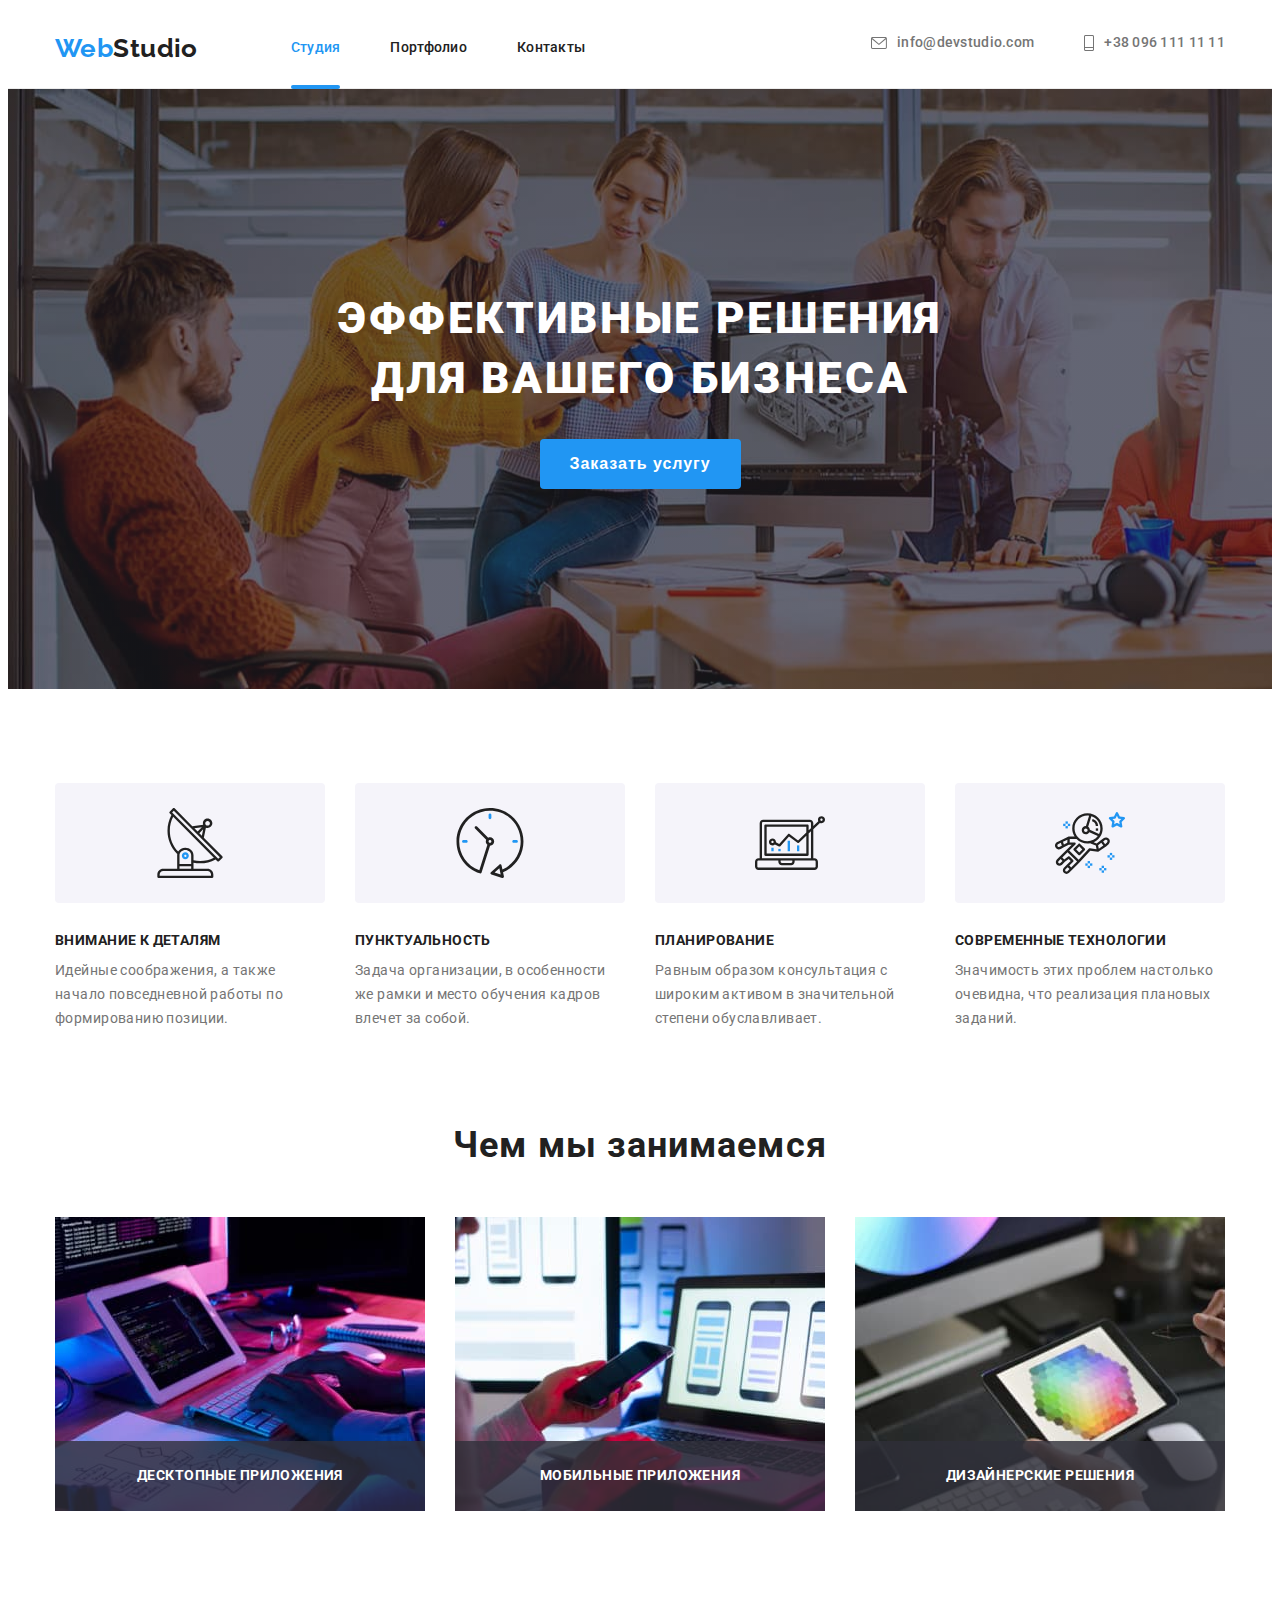
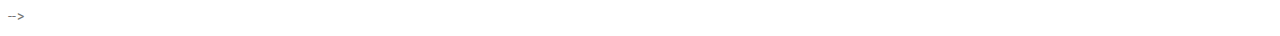
==== index.html @ 3b1c62ee "heder 29.04.2022" ====
<!DOCTYPE html>
<html lang="ru">
  <head>
    <meta charset="UTF-8" />
    <meta http-equiv="X-UA-Compatible" content="IE=edge" />
    <meta name="viewport" content="width=device-width, initial-scale=1.0" />
    <title>Document</title>
    <link rel="preconnect" href="https://fonts.googleapis.com" />
    <link rel="preconnect" href="https://fonts.gstatic.com" crossorigin />
    <link
      href="https://fonts.googleapis.com/css2?family=Raleway:wght@700&family=Roboto:wght@400;500;700;900&display=swap"
      rel="stylesheet"
    />
    <link
      rel="stylesheet"
      href="https://cdnjs.cloudflare.com/ajax/libs/modern-normalize/1.1.0/modern-normalize.min.css"
      integrity="sha512-wpPYUAdjBVSE4KJnH1VR1HeZfpl1ub8YT/NKx4PuQ5NmX2tKuGu6U/JRp5y+Y8XG2tV+wKQpNHVUX03MfMFn9Q=="
      crossorigin="anonymous"
      referrerpolicy="no-referrer"
    />
    <!-- <link rel="stylesheet" href="./css/style.css" /> -->
    <link rel="stylesheet" href="./css/main.min.css" />
  </head>
  <body>
    <!-- header start -->

    <header class="header">
      <div class="container header-container">
        <nav class="nav">
          <a href="" class="logo link"
            >Web<span class="logo__black">Studio</span></a
          >
        </nav>
        <button
          type="button"
          class="mobile-menu"
          aria-expanded="false"
          aria-controls="mobile-menu__container"
          data-menu-button
        >
          <svg
            width="40"
            height="40"
            aria-label="Переключатель мобильного меню"
          >
            <use
              class="icon-menu"
              data-menu-open
              href="./images/sprite.svg#menu"
            ></use>
            <use
              class="icon-close"
              data-menu-close
              href="./images/sprite.svg#menu-close"
            ></use>
          </svg>
        </button>
        <div
          class="mobile-menu__container"
          id="mobile-menu__container"
          data-menu
        >
          <div class="navigation">
            <ul class="site-nav list">
              <li class="item">
                <a class="link header-link current" href="./index.html"
                  >Студия</a
                >
              </li>
              <li class="item">
                <a class="link header-link" href="./portfolio.html"
                  >Портфолио</a
                >
              </li>
              <li class="item">
                <a class="link header-link" href="">Контакты</a>
              </li>
            </ul>
          </div>
          <div class="auth">
            <ul class="auth-nav list">
              <li class="item">
                <a class="link header-link" href="mailto:info@example.com">
                  <svg class="header-link__icon" width="16" height="12">
                    <use href="./images/sprite.svg#envelope"></use></svg
                  >info@devstudio.com</a
                >
              </li>
              <li class="item">
                <a class="link header-link" href="tel:+38-099-111-11-11">
                  <svg class="header-link__icon" width="10" height="16">
                    <use href="./images/sprite.svg#telephone"></use></svg
                  >+38 096 111 11 11</a
                >
              </li>
            </ul>

            <ul class="auth-social__list list">
              <li class="auth-social__item">
                <a
                  class="auth-list__link link"
                  href=""
                  target="_blank"
                  rel="noopener noreferrer nofollow"
                  >Instagram
                </a>
              </li>
              <li class="auth-social__item">
                <a
                  class="auth-list__link link"
                  href=""
                  target="_blank"
                  rel="noopener noreferrer nofollow"
                  >Twitter
                </a>
              </li>
              <li class="auth-social__item">
                <a
                  class="auth-list__link link"
                  href=""
                  target="_blank"
                  rel="noopener noreferrer nofollow"
                >
                  Facebook
                </a>
              </li>
              <li class="auth-social__item">
                <a
                  class="auth-list__link link"
                  href=""
                  target="_blank"
                  rel="noopener noreferrer nofollow"
                >
                  LinkedIn
                </a>
              </li>
            </ul>
          </div>
        </div>
      </div>
    </header>

    <!-- header end -->
    <main>
      <!-- hero  start-->

      <section class="hero">
        <div class="container">
          <h1 class="hero-title">Эффективные решения для вашего бизнеса</h1>
          <button data-modal-open type="button" class="hero-button">
            Заказать услугу
          </button>
        </div>
      </section>
      <!-- hero end -->

      <!-- quality start -->
      <section class="section quality">
        <div class="container">
          <h2 class="visually-hidden">Наши преимущества</h2>
          <ul class="card-set feature-list list">
            <li class="card-item">
              <div class="qualiti-item">
                <svg class="quality-icon" width="70" height="70">
                  <use href="./images/sprite.svg#antenna"></use>
                </svg>
              </div>

              <h3 class="quality-title">Внимание к деталям</h3>
              <p class="quality-text">
                Идейные соображения, а также начало повседневной работы по
                формированию позиции.
              </p>
            </li>
            <li class="card-item">
              <div class="qualiti-item">
                <svg class="quality-icon" width="70" height="70">
                  <use href="./images/sprite.svg#clock"></use>
                </svg>
              </div>
              <h3 class="quality-title">Пунктуальность</h3>
              <p class="quality-text">
                Задача организации, в особенности же рамки и место обучения
                кадров влечет за собой.
              </p>
            </li>
            <li class="card-item">
              <div class="qualiti-item">
                <svg class="quality-icon" width="70" height="70">
                  <use href="./images/sprite.svg#diagram"></use>
                </svg>
              </div>
              <h3 class="quality-title">Планирование</h3>
              <p class="quality-text">
                Равным образом консультация с широким активом в значительной
                степени обуславливает.
              </p>
            </li>
            <li class="card-item">
              <div class="qualiti-item">
                <svg class="quality-icon" width="70" height="70">
                  <use href="./images/sprite.svg#astronaut"></use>
                </svg>
              </div>
              <h3 class="quality-title">Современные технологии</h3>
              <p class="quality-text">
                Значимость этих проблем настолько очевидна, что реализация
                плановых заданий.
              </p>
            </li>
          </ul>
        </div>
      </section>
      <!-- quality end -->
      <!-- service start-->
      <section class="section service">
        <div class="container">
          <h2 class="section-title">Чем мы занимаемся</h2>
          <ul class="card-set service-list list">
            <li class="card-item service-card">
              <img
                src="./images/our-work1.jpg"
                alt="програмировавние"
                width="370"
              />
              <p class="service-thumb">ДЕСКТОПНЫЕ ПРИЛОЖЕНИЯ</p>
            </li>
            <li class="card-item service-card">
              <img src="./images/our-work2.jpg" alt="адаптация" width="370" />
              <p class="service-thumb">МОБИЛЬНЫЕ ПРИЛОЖЕНИЯ</p>
            </li>
            <li class="card-item service-card">
              <img src="./images/our-work3.jpg" alt="дизайн" width="370" />
              <p class="service-thumb">ДИЗАЙНЕРСКИЕ РЕШЕНИЯ</p>
            </li>
          </ul>
        </div>
      </section>
      -->
      <!-- service end-->
      <!-- team start -->
      <!-- <section class="section team">
        <div class="container">
          <h2 class="section-title">Наша команда</h2>
          <ul class="card-set team-list list">
            <li class="card-item">
              <img
                src="./images/demianenko.jpg"
                alt="Игорь Демьяненко"
                width="270"
              />
              <div class="team-content">
                <h3 class="team-title">Игорь Демьяненко</h3>
                <p class="team-text">Product Designer</p>
                <ul class="social-list list">
                  <li class="social-list__item">
                    <a
                      class="social-list__link link"
                      href=""
                      target="_blank"
                      rel="noopener noreferrer nofollow"
                    >
                      <svg class="social-list__icon" width="20" height="20">
                        <use href="./images/sprite.svg#instagram"></use>
                      </svg>
                    </a>
                  </li>
                  <li class="social-list__item">
                    <a
                      class="social-list__link link"
                      href=""
                      target="_blank"
                      rel="noopener noreferrer nofollow"
                    >
                      <svg class="social-list__icon" width="20" height="20">
                        <use href="./images/sprite.svg#twitter"></use>
                      </svg>
                    </a>
                  </li>
                  <li class="social-list__item">
                    <a
                      class="social-list__link link"
                      href=""
                      target="_blank"
                      rel="noopener noreferrer nofollow"
                    >
                      <svg class="social-list__icon" width="20" height="20">
                        <use href="./images/sprite.svg#facebook"></use>
                      </svg>
                    </a>
                  </li>
                  <li class="social-list__item">
                    <a
                      class="social-list__link link"
                      href=""
                      target="_blank"
                      rel="noopener noreferrer nofollow"
                    >
                      <svg class="social-list__icon" width="20" height="20">
                        <use href="./images/sprite.svg#linkedin"></use>
                      </svg>
                    </a>
                  </li>
                </ul>
              </div>
            </li>
            <li class="card-item">
              <img src="./images/repina.jpg" alt="Ольга Репина" width="270" />
              <div class="team-content">
                <h3 class="team-title">Ольга Репина</h3>
                <p class="team-text">Frontend Developer</p>
                <ul class="social-list list">
                  <li class="social-list__item">
                    <a
                      class="social-list__link link"
                      href=""
                      target="_blank"
                      rel="noopener noreferrer nofollow"
                    >
                      <svg class="social-list__icon" width="20" height="20">
                        <use href="./images/sprite.svg#instagram"></use>
                      </svg>
                    </a>
                  </li>
                  <li class="social-list__item">
                    <a
                      class="social-list__link link"
                      href=""
                      target="_blank"
                      rel="noopener noreferrer nofollow"
                    >
                      <svg class="social-list__icon" width="20" height="20">
                        <use href="./images/sprite.svg#twitter"></use>
                      </svg>
                    </a>
                  </li>
                  <li class="social-list__item">
                    <a
                      class="social-list__link link"
                      href=""
                      target="_blank"
                      rel="noopener noreferrer nofollow"
                    >
                      <svg class="social-list__icon" width="20" height="20">
                        <use href="./images/sprite.svg#facebook"></use>
                      </svg>
                    </a>
                  </li>
                  <li class="social-list__item">
                    <a
                      class="social-list__link link"
                      href=""
                      target="_blank"
                      rel="noopener noreferrer nofollow"
                    >
                      <svg class="social-list__icon" width="20" height="20">
                        <use href="./images/sprite.svg#linkedin"></use>
                      </svg>
                    </a>
                  </li>
                </ul>
              </div>
            </li>
            <li class="card-item">
              <img
                src="./images/tarasov.jpg"
                alt="Николай Тарасов"
                width="270"
              />
              <div class="team-content">
                <h3 class="team-title">Николай Тарасов</h3>
                <p class="team-text">Marketing</p>
                <ul class="social-list list">
                  <li class="social-list__item">
                    <a
                      class="social-list__link link"
                      href=""
                      target="_blank"
                      rel="noopener noreferrer nofollow"
                    >
                      <svg class="social-list__icon" width="20" height="20">
                        <use href="./images/sprite.svg#instagram"></use>
                      </svg>
                    </a>
                  </li>
                  <li class="social-list__item">
                    <a
                      class="social-list__link link"
                      href=""
                      target="_blank"
                      rel="noopener noreferrer nofollow"
                    >
                      <svg class="social-list__icon" width="20" height="20">
                        <use href="./images/sprite.svg#twitter"></use>
                      </svg>
                    </a>
                  </li>
                  <li class="social-list__item">
                    <a
                      class="social-list__link link"
                      href=""
                      target="_blank"
                      rel="noopener noreferrer nofollow"
                    >
                      <svg class="social-list__icon" width="20" height="20">
                        <use href="./images/sprite.svg#facebook"></use>
                      </svg>
                    </a>
                  </li>
                  <li class="social-list__item">
                    <a
                      class="social-list__link link"
                      href=""
                      target="_blank"
                      rel="noopener noreferrer nofollow"
                    >
                      <svg class="social-list__icon" width="20" height="20">
                        <use href="./images/sprite.svg#linkedin"></use>
                      </svg>
                    </a>
                  </li>
                </ul>
              </div>
            </li>
            <li class="card-item">
              <img
                src="./images/ermakov.jpg"
                alt="Михаил Ермаков"
                width="270"
              />
              <div class="team-content">
                <h3 class="team-title">Михаил Ермаков</h3>
                <p class="team-text">UI Designer</p>
                <ul class="social-list list">
                  <li class="social-list__item">
                    <a
                      class="social-list__link link"
                      href=""
                      target="_blank"
                      rel="noopener noreferrer nofollow"
                    >
                      <svg class="social-list__icon" width="20" height="20">
                        <use href="./images/sprite.svg#instagram"></use>
                      </svg>
                    </a>
                  </li>
                  <li class="social-list__item">
                    <a
                      class="social-list__link link"
                      href=""
                      target="_blank"
                      rel="noopener noreferrer nofollow"
                    >
                      <svg class="social-list__icon" width="20" height="20">
                        <use href="./images/sprite.svg#twitter"></use>
                      </svg>
                    </a>
                  </li>
                  <li class="social-list__item">
                    <a
                      class="social-list__link link"
                      href=""
                      target="_blank"
                      rel="noopener noreferrer nofollow"
                    >
                      <svg class="social-list__icon" width="20" height="20">
                        <use href="./images/sprite.svg#facebook"></use>
                      </svg>
                    </a>
                  </li>
                  <li class="social-list__item">
                    <a
                      class="social-list__link link"
                      href=""
                      target="_blank"
                      rel="noopener noreferrer nofollow"
                    >
                      <svg class="social-list__icon" width="20" height="20">
                        <use href="./images/sprite.svg#linkedin"></use>
                      </svg>
                    </a>
                  </li>
                </ul>
              </div>
            </li>
          </ul>
        </div>
      </section> -->
      <!-- team end -->

      <!-- client start-->
      <!-- <section class="section client">
        <div class="container">
          <h2 class="section-title">Постоянные клиенты</h2>
          <ul class="card-set client-list list">
            <li class="card-item client-card">
              <a
                class="client-link"
                href=""
                target="_blank"
                rel="noopener noreferrer nofollow"
              >
                <svg class="client-link__icon" width="106" height="60">
                  <use href="./images/sprite.svg#group-1"></use>
                </svg>
              </a>
            </li>
            <li class="card-item client-card">
              <a
                class="client-link"
                href=""
                target="_blank"
                rel="noopener noreferrer nofollow"
              >
                <svg class="client-link__icon" width="106" height="60">
                  <use href="./images/sprite.svg#group-2"></use>
                </svg>
              </a>
            </li>
            <li class="card-item client-card">
              <a
                class="client-link"
                href=""
                target="_blank"
                rel="noopener noreferrer nofollow"
              >
                <svg class="client-link__icon" width="106" height="60">
                  <use href="./images/sprite.svg#group-3"></use>
                </svg>
              </a>
            </li>
            <li class="card-item client-card">
              <a
                class="client-link"
                href=""
                target="_blank"
                rel="noopener noreferrer nofollow"
              >
                <svg class="client-link__icon" width="106" height="60">
                  <use href="./images/sprite.svg#group-4"></use>
                </svg>
              </a>
            </li>
            <li class="card-item client-card">
              <a
                class="client-link"
                href=""
                target="_blank"
                rel="noopener noreferrer nofollow"
              >
                <svg class="client-link__icon" width="106" height="60">
                  <use href="./images/sprite.svg#group-5"></use>
                </svg>
              </a>
            </li>
            <li class="card-item client-card">
              <a
                class="client-link"
                href=""
                target="_blank"
                rel="noopener noreferrer nofollow"
              >
                <svg class="client-link__icon" width="106" height="60">
                  <use href="./images/sprite.svg#group-6"></use>
                </svg>
              </a>
            </li>
          </ul>
        </div>
      </section> -->
    </main>
    <!-- footer start -->
    <!-- <footer class="footer">
      <div class="container footer-content">
        <div class="footer-item">
          <a href="" class="logo link"
            >Web<span class="logo__white">Studio</span></a
          >
          <address class="adress list">
            <ul class="nav-footer list">
              <li class="nav-footer__item">
                <a
                  class="link"
                  href="https://goo.gl/maps/tU7hmyQ66fqLJ7Ar8"
                  target="_blank"
                  rel="noopener noreferrer nofollow"
                >
                  г. Киев, пр-т Леси Украинки, 26</a
                >
              </li>
              <li class="nav-footer__item">
                <a class="link" href="mailto:info@example.com"
                  >info@devstudio.com</a
                >
              </li>
              <li class="nav-footer__item">
                <a class="link" href="tel:+38-099-111-11-11"
                  >+38 096 111 11 11</a
                >
              </li>
            </ul>
          </address>
        </div>
        <div class="footer-item">
          <b class="join-title">присоединяйтесь</b>

          <ul class="social-list list">
            <li class="social-list__item">
              <a
                class="social-list__link link"
                href=""
                target="_blank"
                rel="noopener noreferrer nofollow"
              >
                <svg class="social-list__icon" width="20" height="20">
                  <use href="./images/sprite.svg#instagram"></use>
                </svg>
              </a>
            </li>
            <li class="social-list__item">
              <a
                class="social-list__link link"
                href=""
                target="_blank"
                rel="noopener noreferrer nofollow"
              >
                <svg class="social-list__icon" width="20" height="20">
                  <use href="./images/sprite.svg#twitter"></use>
                </svg>
              </a>
            </li>
            <li class="social-list__item">
              <a
                class="social-list__link link"
                href=""
                target="_blank"
                rel="noopener noreferrer nofollow"
              >
                <svg class="social-list__icon" width="20" height="20">
                  <use href="./images/sprite.svg#facebook"></use>
                </svg>
              </a>
            </li>
            <li class="social-list__item">
              <a
                class="social-list__link link"
                href=""
                target="_blank"
                rel="noopener noreferrer nofollow"
              >
                <svg class="social-list__icon" width="20" height="20">
                  <use href="./images/sprite.svg#linkedin"></use>
                </svg>
              </a>
            </li>
          </ul>
        </div>

        <div class="footer-item">
          <b class="join-title">Подпишитесь на рассылку</b>
          <form class="social-subscription">
            <span class="mail-subscription">
              <input
                class="mail"
                type="email"
                name="user_mail"
                placeholder="Email"
              />
            </span>
            <button class="hero-button send-button" type="submit">
              Подписаться
              <svg class="social-send__button" width="24" height="24">
                <use href="./images/sprite.svg#send"></use>
              </svg>
            </button>
          </form>
        </div>
      </div>
    </footer> -->

    <div class="backdrop is-hidden" data-modal>
      <div class="modal">
        <button data-modal-close type="button" class="hero-close__btn">
          <svg class="hero-close__icon" width="18" height="18">
            <use href="./images/sprite.svg#close"></use>
          </svg>
        </button>

        <p class="modal-invitation">Оставьте свои данные, мы вам перезвоним</p>

        <form class="contact-form">
          <div class="contact-form__list">
            <label class="contact-form__field"
              ><span class="contact-information">Имя</span>
              <span class="contack-form__input__wraper">
                <input
                  name="user_name"
                  class="contact-form__input"
                  type="text"
                />
                <svg class="contact-icon" width="18" height="18">
                  <use href="./images/sprite.svg#person-modal"></use>
                </svg>
              </span>
            </label>
            <label class="contact-form__field"
              ><span class="contact-information">Телефон</span>
              <span class="contack-form__input__wraper">
                <input
                  name="user_phone"
                  class="contact-form__input"
                  type="tel"
                />
                <svg class="contact-icon" width="18" height="18">
                  <use href="./images/sprite.svg#phone-modal"></use>
                </svg>
              </span>
            </label>
            <label class="contact-form__field"
              ><span class="contact-information">Почта</span>
              <span class="contack-form__input__wraper">
                <input
                  name="user_mail"
                  class="contact-form__input"
                  type="email"
                />
                <svg class="contact-icon" width="18" height="18">
                  <use href="./images/sprite.svg#email-modal"></use>
                </svg>
              </span>
            </label>
            <label class="contact-form__field"
              ><span class="contact-information">Комментарий</span>
              <textarea
                name="user_message"
                class="contact-form__message"
                placeholder="Введите текст"
              ></textarea>
            </label>
          </div>
          <div class="contact-form__checkbox__wraper">
            <input
              name="accept-policy"
              type="checkbox"
              class="contact-form__checkbox visually-hidden"
              id="polici-checkbox"
              required
            />
            <label for="polici-checkbox" class="contact-form__checkbox__label"
              >Соглашаюсь с рассылкой и принимаю &nbsp;<a
                class="contact-form__checkbox__link"
                href=""
                >Условия договора</a
              >
            </label>
          </div>
          <button type="submit" class="hero-button submit-button">
            Отправить
          </button>
        </form>
      </div>
    </div>

    <script src="./js/modal.js"></script>
    <script src="./js/mobile-menu.js"></script>
  </body>
</html>
---- css/style.css ----
/* Reset */

/* header start */

/* header end */
/* hero start */

/* hero end */

/* quality start*/

/* qualiti end */

/* service start*/

/* service end */

/* team start */

/* team end */

/* client-start */

/* client-end */

/* footer start */

/* Portfolio */

/* filters start */

/* filters end */

/* work start */

/* work end */
---- css/main.min.css ----
:root{--primary-title-color: #212121;--secondary-text-color: #757575;--accent-color: #2196f3;--secondary-accent-color: #ffffff;--secondary-background-color: #f5f4fa;--footer-background-color: #2f303a;--primary-color: rgba(255, 255, 255, 1);--card-item: 4;--client-link: #afb1b8;--footer-accent-background-color: rgba(255, 255, 255, 0.1);--transition: 250ms cubic-bezier(0.4, 0, 0.2, 1);--border-contact-form: rgba(33, 33, 33, 0.2)}.visually-hidden{position:absolute;width:1px;height:1px;margin:-1px;border:0;padding:0;white-space:nowrap;clip-path:inset(100%);clip:rect(0 0 0 0);overflow:hidden}html{box-sizing:border-box}*,*::before,*::after{box-sizing:border-box}body{color:var(--secondary-text-color);font-family:Roboto, sans-serif;font-size:14px;line-height:1.71;letter-spacing:0.03em}h1,h2,h3,p{margin-top:0;margin-bottom:0}ul{margin-top:0;margin-bottom:0;padding-left:0}img{display:block;max-width:100%;height:auto}.list{list-style:none}.link{text-decoration:none}address{font-style:normal}.container{padding-left:15px;padding-right:15px;margin-left:auto;margin-right:auto;border-color:1px solid 0}@media (min-width: 480px){.container{width:480px}}@media (min-width: 768px){.container{width:768px}}@media (min-width: 1200px){.container{width:1200px}}.logo{display:flex;align-items:center;font-family:Raleway, sans-serif;font-weight:700;font-size:24px;line-height:1.17;color:var(--accent-color)}@media screen and (min-width: 1200px){.logo{font-size:26px;line-height:1.19}}.logo__black{color:var(--primary-title-color)}.logo__white{color:var(--secondary-accent-color)}.section{padding-top:94px;padding-bottom:94px}.section-title{text-align:center;margin-bottom:50px;font-weight:700;font-size:36px;line-height:1.17;letter-spacing:0.03em;color:var(--primary-title-color)}.hero-button{min-width:200px;padding-top:10px;padding-bottom:10px;padding-left:30px;padding-right:30px;border-radius:4px;cursor:pointer;font-weight:700;font-size:16px;line-height:1.88;border:none;letter-spacing:0.06em;background:var(--accent-color);color:var(--secondary-accent-color);transition:background-color var(--transition)}.hero-button:hover,.hero-button:focus{background-color:#188ce8}@media screen and (min-width: 1200px){.card-set{display:flex;flex-wrap:wrap;margin-left:-30px;margin-top:-30px}}@media screen and (min-width: 1200px){.card-item{flex-basis:calc(100% / var(--card-item) - 30px);margin-left:30px;margin-top:30px}}.backdrop{position:fixed;top:0;left:0;width:100%;height:100%;background-color:rgba(0,0,0,0.2);opacity:1;transition:opacity var(--transition)}.backdrop.is-hidden{opacity:0;visibility:hidden;pointer-events:none}.backdrop.is-hidden .modal{transform:translate(-50%, -50%) scale(1.25)}.modal{position:absolute;top:50%;left:50%;padding:40px;min-height:581px;max-width:528px;width:100%;border-radius:4px;background-color:var(--secondary-accent-color);box-shadow:0px 2px 1px rgba(0,0,0,0.2),0px 1px 1px rgba(0,0,0,0.14),0px 1px 3px rgba(0,0,0,0.12);transform:translate(-50%, -50%) scale(1);transition:transform var(--transition)}.modal-invitation{display:block;margin-bottom:12px;font-weight:700;font-size:20px;line-height:1.17;text-align:center;color:var(--primary-title-color)}.contact-form__field{display:block}.contact-form__field:not(:last-child){margin-bottom:10px}.contact-information{font-size:12px;line-height:1.16;letter-spacing:0.01em}.contact-form__input{width:100%;height:40px;padding-left:42px;border:1px solid var(--border-contact-form);border-radius:4px;transition:border var(--transition)}.contact-form__input:hover,.contact-form__input:focus{outline:none;border-color:var(--accent-color)}.contact-icon{position:absolute;top:50%;left:12px;transform:translateY(-50%);transition:fill var(--transition)}.contact-form__input:hover+.contact-icon,.contact-form__input:focus+.contact-icon{fill:var(--accent-color)}.contack-form__input__wraper{position:relative;display:block;margin-top:4px}.contact-form__list{margin-bottom:20px}.contact-form__message{width:100%;height:120px;padding-left:16px;padding-right:16px;padding-top:12px;padding-bottom:12px;resize:none;border:1px solid var(--border-contact-form);border-radius:4px;transition:border-color var(--transition)}.contact-form__message::placeholder{color:rgba(117,117,117,0.5)}.contact-form__message:hover,.contact-form__message:focus{outline:none;border-color:var(--accent-color)}.contact-form__checkbox__label{display:flex;justify-content:center;align-items:center;line-height:1}.contact-form__checkbox__label::before{display:inline-flex;content:"";width:16px;height:15px;margin-right:10px;border:1px solid var(--primary-title-color);cursor:pointer}.contact-form__checkbox:hover+.contact-form__checkbox__label::before,.contact-form__checkbox:focus+.contact-form__checkbox__label::before{border:1px solid var(--accent-color)}.contact-form__checkbox:checked+.contact-form__checkbox__label::before{outline:none;background-image:url(../images/icon-check.svg);background-position:50% 50%}.contact-form__checkbox__link{font-weight:400;color:var(--accent-color)}.contact-form__checkbox-wraper{margin-bottom:26px}.submit-button{display:block;margin:0 auto}.hero-close__btn{position:absolute;top:8px;right:8px;padding:0;display:flex;justify-content:center;align-items:center;width:30px;height:30px;border-radius:50%;border:1px solid rgba(0,0,0,0.1);background-color:transparent;cursor:pointer;transition:fill var(--transition)}.hero-close__btn:hover,.hero-close__btn:focus{fill:var(--accent-color)}.social-list__link{display:flex;align-items:center;justify-content:center;width:44px;height:44px;color:var(--client-link);background-color:var(--footer-accent-background-color);border-radius:50%;transition:color var(--transition),background-color var(--transition)}.social-list__link:hover,.social-list__link:focus{background-color:var(--accent-color);color:var(--secondary-accent-color)}.social-list__icon{fill:currentColor}.social-list{display:flex;justify-content:space-between}.social-list__item:not(:last-child){margin-right:10px}.social-list__icon{fill:currentColor}.header{border-bottom:1px solid #ececec}@media (min-width: 768px){.header .current::after{content:"";display:flex;position:absolute;bottom:-1px;width:100%;height:4px;border-radius:2px;background-color:#2196f3}}@media (max-width: 767.98px){.header .logo{padding-top:16px;padding-bottom:16px}}@media (min-width: 768px){.header .logo{margin-right:88px}}@media (min-width: 1200px){.header .logo{margin-right:93px}}.header-container{display:flex;position:relative;align-items:center}.nav{display:flex}@media (max-width: 767.98px){.navigation{margin-top:48px}}.site-nav{display:flex;color:var(--primary-title-color)}.site-nav .link.current{color:var(--accent-color)}@media (max-width: 767.98px){.site-nav{flex-direction:column}.site-nav .item:not(:last-child){margin-bottom:32px}}@media (min-width: 768px){.site-nav .header-link{padding-bottom:32px;padding-top:32px}.site-nav .item:not(:last-child){margin-right:50px}}.header-link{display:flex;align-items:center;position:relative;font-weight:500;line-height:1.14;letter-spacing:0.02em;color:var(--secondary-text-colo);transition:color var(--transition)}.header-link:hover,.header-link:focus{color:var(--accent-color)}@media (max-width: 767.98px){.header-link{font-size:40px;padding-left:40px}}@media (min-width: 768px){.header-link{font-size:14px}}@media (max-width: 767.98px){.auth{margin-top:302px}.auth-social__list{display:flex;justify-content:flex-start;margin-left:40px;margin-top:64px;margin-bottom:48px}.auth-social__item:not(:last-child):after{content:"";display:block;position:absolute;top:0;right:-10px;width:1px;height:22px;border:1px solid var(--border-contact-form)}.auth-list__link{font-size:18px;font-weight:500;line-height:1.22;letter-spacing:0.02em;color:var(--accent-color)}}@media (min-width: 768px){.auth{margin-top:21px;margin-bottom:21px}.auth-social__list{display:none}}.auth-social__item{display:flex;position:relative;align-items:center;justify-content:center;margin-right:20px}.auth-nav{margin-left:auto;transition:fill var(--transition),color var(--transition)}.auth-nav .header-link{font-size:34px}.auth-nav .item:not(:last-child){margin-bottom:32px}@media (min-width: 768px){.auth-nav .header-link{font-size:12px}.auth-nav .item:not(:last-child){margin-bottom:10px}}@media (min-width: 1200px){.auth-nav .item:not(:last-child){margin-right:50px}}@media (min-width: 1200px){.auth-nav{display:flex;margin-left:auto}.auth-nav .header-link{font-size:14px}}.auth-nav .header-link__icon{fill:currentColor;margin-right:10px}@media (max-width: 767.98px){.auth-nav .header-link__icon{display:none}}@media (min-width: 1200px){.auth-nav .header-link__icon{margin-right:10px}}@media (max-width: 767.98px){.auth-nav{flex-direction:column;display:flex}}.mobile-menu{display:inline-flex;justify-content:flex-end;z-index:50;margin:0;padding:0;width:100%;border:none;background-color:transparent}.mobile-menu:hover,.mobile-menu:focus{color:var(--accent-color)}@media (min-width: 768px){.mobile-menu{display:none}}.mobile-menu .icon-close{display:none}.mobile-menu.is-open .icon-close{display:block}.mobile-menu.is-open .icon-menu{display:none}.mobile-menu__container{background-color:var(--secondary-accent-color);text-align:center;font-size:20px}.mobile-menu__container.is-open{display:block}@media (max-width: 767.98px){.mobile-menu__container{display:none;position:absolute;top:0;left:0;width:100%;overflow:scroll}}@media (min-width: 768px){.mobile-menu__container{display:flex;flex-grow:1;align-items:center;justify-content:space-between}}.hero{background-color:#2f303a;margin-right:auto;margin-left:auto;max-width:1600px;padding-top:200px;padding-bottom:200px;background-image:linear-gradient(rgba(47,48,58,0.4), rgba(47,48,58,0.4)),url(../images/comand.jpg);background-size:1600px, cover;text-align:center}.hero-title{max-width:696px;margin-bottom:30px;margin-left:auto;margin-right:auto;font-weight:900;font-size:44px;line-height:1.36;text-align:center;letter-spacing:0.06em;text-transform:uppercase;color:var(--secondary-accent-color)}.quality{padding-bottom:0}.qualiti-item{display:flex;height:120px;border-radius:4px;justify-content:center;align-items:center;background-color:var(--secondary-background-color);margin-bottom:30px;text-align:center}.quality-title{margin-bottom:10px;font-weight:700;font-size:14px;line-height:1.14;text-transform:uppercase;color:var(--primary-title-color)}@media screen and (max-width: 1199px){.service{display:none}}.service-card{position:relative}.service-icon{position:relative}.service-thumb{position:absolute;display:flex;bottom:0;width:100%;height:70px;justify-content:center;align-items:center;font-weight:700;line-height:1.17;color:var(--primary-color);background-color:rgba(47,48,58,0.8)}.service-list{--card-item: 3}.team{background:var(--secondary-background-color)}.team-card{flex-wrap:wrap;text-align:center;flex-basis:calc((100% - 120px) / 4);margin-left:30px;margin-top:30px}.team-title{margin-bottom:10px;font-weight:500;font-size:16px;line-height:1.19;color:var(--primary-title-color)}.team-content{text-align:center;padding-top:30px;padding-bottom:30px;padding-left:32px;padding-right:32px;background-color:var(--secondary-accent-color);box-shadow:0px 2px 1px rgba(0,0,0,0.2),0px 1px 1px rgba(0,0,0,0.14),0px 1px 3px rgba(0,0,0,0.12)}.team-text{font-size:16px;line-height:1.19;margin-bottom:16px}.client-list{--card-item: 6;display:flex;align-items:center}.client-link{outline:none;display:flex;width:170px;height:92px;color:var(--client-link);border:1px solid currentColor;border-radius:4px;justify-content:center;align-items:center;transition:color var(--transition)}.client-link:hover,.client-link:focus{border:1px solid var(--accent-color)}.client-link__icon{fill:currentColor}.client-link:hover .client-link__icon,.client-link:focus .client-link__icon{fill:var(--accent-color)}.footer{padding-top:60px;padding-bottom:60px;background:var(--footer-background-color)}.footer .social-list__link{color:var(--secondary-accent-color)}.footer .logo{margin-bottom:20px}.footer-content{display:flex;align-items:baseline}.footer-item:last-child{margin-left:auto}.footer-item:not(:last-child){margin-right:70px}.adress{font-style:normal;color:var(--secondary-accent-color)}.nav-footer .link{color:rgba(255,255,255,0.6);transition:color var(--transition)}.nav-footer .link:hover,.nav-footer .link:focus{color:var(--secondary-accent-color)}.nav-footer__item:not(:last-child){margin-bottom:9px}.footer.social-list__link{color:var(--secondary-accent-color)}.social-send__button{margin-left:10px;fill:currentColor}.social-subscription{display:flex;border-radius:4px;min-width:358px;font-size:16px;box-shadow:0px 4px 4px rgba(0,0,0,0.15)}.mail-subscription{border:1px solid rgba(255,255,255,0.3);margin-right:12px;transition:border var(--transition)}.mail-subscription:hover,.mail-subscription:focus{outline:none;border-color:var(--accent-color)}.mail{min-width:358px;padding-top:15px;padding-bottom:15px;padding-left:16px;border:none;outline:none;background-color:transparent;color:var(--secondary-accent-color)}.send-button{display:flex;padding-left:0;padding-right:0;justify-content:center;align-items:center}.join{margin-left:70px}.join-title{display:block;margin-bottom:20px;font-weight:700;font-size:14px;line-height:1.14;letter-spacing:0.03em;text-transform:uppercase;color:var(--secondary-accent-color)}.join-list__link{display:flex;align-items:center;justify-content:center;width:44px;height:44px;background-color:rgba(255,255,255,0.1);border-radius:50%;transition:background-color var(--transition)}.join-list__link:hover,.join-list__link:focus{background-color:var(--accent-color)}.join-list__icon{fill:var(--secondary-accent-color)}.join-list-link:hover .join-list__icon,.join-list-link:focus .join-list__icon{background-color:var(--accent-color)}.join-list__item:not(:last-child){margin-right:10px}.join-list{display:flex;justify-content:space-between}.join-subscription{margin-left:auto}.buttons-list{display:flex;justify-content:center;margin-bottom:50px}.buttons-list .current{background-color:var(--accent-color);color:var(--secondary-accent-color);box-shadow:0px 2px 2px rgba(0,0,0,0.12),0px 1px 2px rgba(0,0,0,0.08),0px 3px 1px rgba(0,0,0,0.1)}.button-item:not(:last-child){margin-right:8px}.button{padding:6px 22px;border-radius:4px;border-color:transparent;font-weight:500;font-size:16px;line-height:1.62;letter-spacing:0.03em;color:var(--primary-title-color);cursor:pointer;background:var(--secondary-background-color);transition:color var(--transition),background-color var(--transition),box-shadow var(--transition)}.button:hover,.button:focus{background-color:var(--accent-color);color:var(--secondary-accent-color);box-shadow:0px 2px 2px rgba(0,0,0,0.12),0px 1px 2px rgba(0,0,0,0.08),0px 3px 1px rgba(0,0,0,0.1)}.work-list{--card-item: 3}.work-list__item{display:flex;flex-direction:column;transition:box-shadow var(--transition)}.work-list__item:hover,.work-list__item:focus{box-shadow:1px 4px 6px rgba(0,0,0,0.16),0px 4px 4px rgba(0,0,0,0.06),0px 1px 1px rgba(0,0,0,0.12)}.product{position:relative;overflow:hidden}.product-overlay{display:inline-block;position:absolute;top:0;left:0;width:100%;height:100%;background-color:rgba(33,150,243,0.9);transform:translateY(100%);transition:transform var(--transition)}.work-list__item:hover .product-overlay,.work-list__item:focus .product-overlay{transform:translateY(0)}.product-thumb{position:absolute;width:322px;height:168px;display:flex;top:50%;left:50%;transform:translate(-50%, -50%);opacity:1;font-family:roboto;font-weight:400;font-size:18px;line-height:1.55;letter-spacing:0.03em;color:#fff}.work-title{margin-bottom:4px;font-weight:700;font-size:18px;line-height:2;color:var(--primary-title-color)}.work-content{padding:20px 24px;border:1px solid #eeeeee;border-top:none}.work-text{font-weight:400;font-size:16px;line-height:1.88;letter-spacing:0.03em;color:var(--secondary-text-color)}
/*# sourceMappingURL=main.min.css.map */
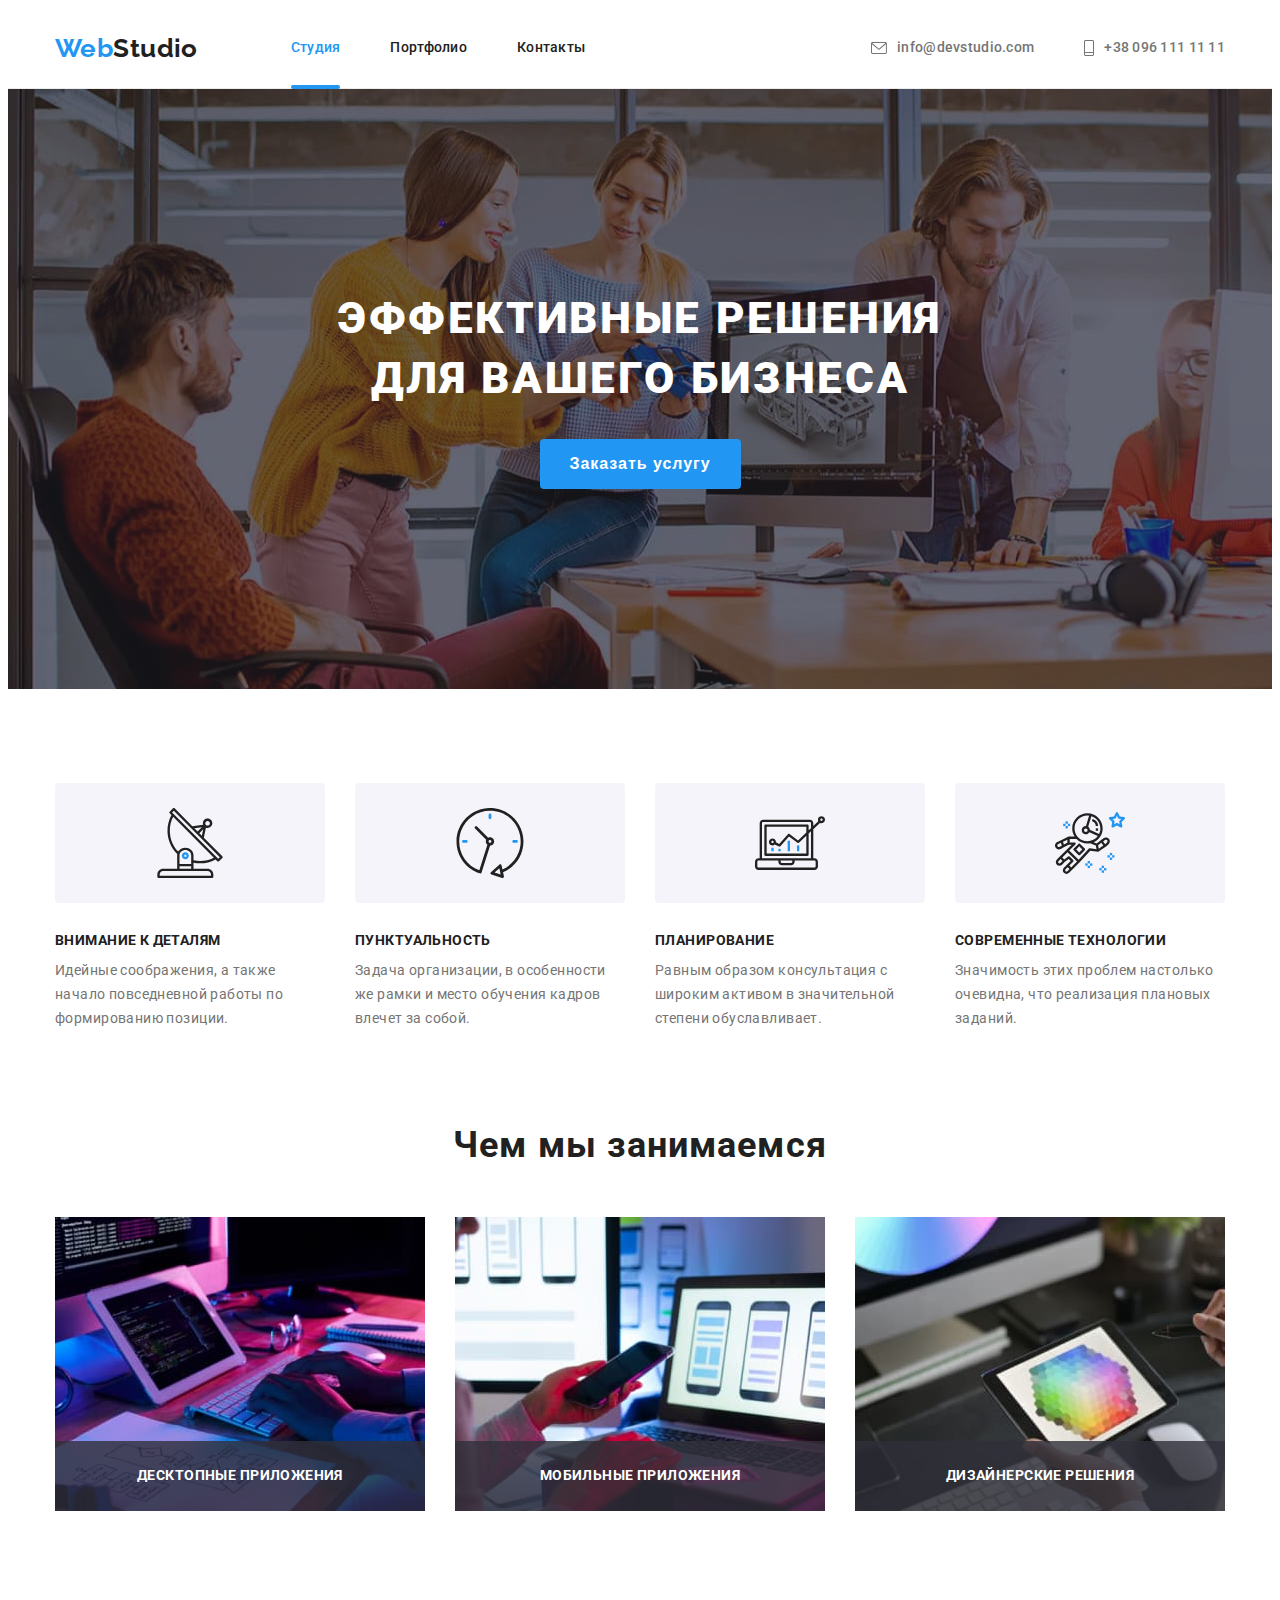
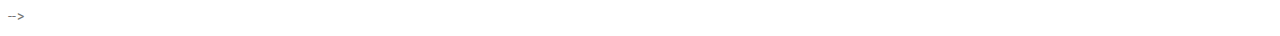
==== commit cb1fe4db: "hero 30.04.2022" ====
--- a/index.html
+++ b/index.html
@@ -87,7 +87,10 @@
                 >
               </li>
               <li class="item">
-                <a class="link header-link" href="tel:+38-099-111-11-11">
+                <a
+                  class="link header-link header-tel"
+                  href="tel:+38-099-111-11-11"
+                >
                   <svg class="header-link__icon" width="10" height="16">
                     <use href="./images/sprite.svg#telephone"></use></svg
                   >+38 096 111 11 11</a
--- a/css/main.min.css
+++ b/css/main.min.css
@@ -1,2 +1,2 @@
-:root{--primary-title-color: #212121;--secondary-text-color: #757575;--accent-color: #2196f3;--secondary-accent-color: #ffffff;--secondary-background-color: #f5f4fa;--footer-background-color: #2f303a;--primary-color: rgba(255, 255, 255, 1);--card-item: 4;--client-link: #afb1b8;--footer-accent-background-color: rgba(255, 255, 255, 0.1);--transition: 250ms cubic-bezier(0.4, 0, 0.2, 1);--border-contact-form: rgba(33, 33, 33, 0.2)}.visually-hidden{position:absolute;width:1px;height:1px;margin:-1px;border:0;padding:0;white-space:nowrap;clip-path:inset(100%);clip:rect(0 0 0 0);overflow:hidden}html{box-sizing:border-box}*,*::before,*::after{box-sizing:border-box}body{color:var(--secondary-text-color);font-family:Roboto, sans-serif;font-size:14px;line-height:1.71;letter-spacing:0.03em}h1,h2,h3,p{margin-top:0;margin-bottom:0}ul{margin-top:0;margin-bottom:0;padding-left:0}img{display:block;max-width:100%;height:auto}.list{list-style:none}.link{text-decoration:none}address{font-style:normal}.container{padding-left:15px;padding-right:15px;margin-left:auto;margin-right:auto;border-color:1px solid 0}@media (min-width: 480px){.container{width:480px}}@media (min-width: 768px){.container{width:768px}}@media (min-width: 1200px){.container{width:1200px}}.logo{display:flex;align-items:center;font-family:Raleway, sans-serif;font-weight:700;font-size:24px;line-height:1.17;color:var(--accent-color)}@media screen and (min-width: 1200px){.logo{font-size:26px;line-height:1.19}}.logo__black{color:var(--primary-title-color)}.logo__white{color:var(--secondary-accent-color)}.section{padding-top:94px;padding-bottom:94px}.section-title{text-align:center;margin-bottom:50px;font-weight:700;font-size:36px;line-height:1.17;letter-spacing:0.03em;color:var(--primary-title-color)}.hero-button{min-width:200px;padding-top:10px;padding-bottom:10px;padding-left:30px;padding-right:30px;border-radius:4px;cursor:pointer;font-weight:700;font-size:16px;line-height:1.88;border:none;letter-spacing:0.06em;background:var(--accent-color);color:var(--secondary-accent-color);transition:background-color var(--transition)}.hero-button:hover,.hero-button:focus{background-color:#188ce8}@media screen and (min-width: 1200px){.card-set{display:flex;flex-wrap:wrap;margin-left:-30px;margin-top:-30px}}@media screen and (min-width: 1200px){.card-item{flex-basis:calc(100% / var(--card-item) - 30px);margin-left:30px;margin-top:30px}}.backdrop{position:fixed;top:0;left:0;width:100%;height:100%;background-color:rgba(0,0,0,0.2);opacity:1;transition:opacity var(--transition)}.backdrop.is-hidden{opacity:0;visibility:hidden;pointer-events:none}.backdrop.is-hidden .modal{transform:translate(-50%, -50%) scale(1.25)}.modal{position:absolute;top:50%;left:50%;padding:40px;min-height:581px;max-width:528px;width:100%;border-radius:4px;background-color:var(--secondary-accent-color);box-shadow:0px 2px 1px rgba(0,0,0,0.2),0px 1px 1px rgba(0,0,0,0.14),0px 1px 3px rgba(0,0,0,0.12);transform:translate(-50%, -50%) scale(1);transition:transform var(--transition)}.modal-invitation{display:block;margin-bottom:12px;font-weight:700;font-size:20px;line-height:1.17;text-align:center;color:var(--primary-title-color)}.contact-form__field{display:block}.contact-form__field:not(:last-child){margin-bottom:10px}.contact-information{font-size:12px;line-height:1.16;letter-spacing:0.01em}.contact-form__input{width:100%;height:40px;padding-left:42px;border:1px solid var(--border-contact-form);border-radius:4px;transition:border var(--transition)}.contact-form__input:hover,.contact-form__input:focus{outline:none;border-color:var(--accent-color)}.contact-icon{position:absolute;top:50%;left:12px;transform:translateY(-50%);transition:fill var(--transition)}.contact-form__input:hover+.contact-icon,.contact-form__input:focus+.contact-icon{fill:var(--accent-color)}.contack-form__input__wraper{position:relative;display:block;margin-top:4px}.contact-form__list{margin-bottom:20px}.contact-form__message{width:100%;height:120px;padding-left:16px;padding-right:16px;padding-top:12px;padding-bottom:12px;resize:none;border:1px solid var(--border-contact-form);border-radius:4px;transition:border-color var(--transition)}.contact-form__message::placeholder{color:rgba(117,117,117,0.5)}.contact-form__message:hover,.contact-form__message:focus{outline:none;border-color:var(--accent-color)}.contact-form__checkbox__label{display:flex;justify-content:center;align-items:center;line-height:1}.contact-form__checkbox__label::before{display:inline-flex;content:"";width:16px;height:15px;margin-right:10px;border:1px solid var(--primary-title-color);cursor:pointer}.contact-form__checkbox:hover+.contact-form__checkbox__label::before,.contact-form__checkbox:focus+.contact-form__checkbox__label::before{border:1px solid var(--accent-color)}.contact-form__checkbox:checked+.contact-form__checkbox__label::before{outline:none;background-image:url(../images/icon-check.svg);background-position:50% 50%}.contact-form__checkbox__link{font-weight:400;color:var(--accent-color)}.contact-form__checkbox-wraper{margin-bottom:26px}.submit-button{display:block;margin:0 auto}.hero-close__btn{position:absolute;top:8px;right:8px;padding:0;display:flex;justify-content:center;align-items:center;width:30px;height:30px;border-radius:50%;border:1px solid rgba(0,0,0,0.1);background-color:transparent;cursor:pointer;transition:fill var(--transition)}.hero-close__btn:hover,.hero-close__btn:focus{fill:var(--accent-color)}.social-list__link{display:flex;align-items:center;justify-content:center;width:44px;height:44px;color:var(--client-link);background-color:var(--footer-accent-background-color);border-radius:50%;transition:color var(--transition),background-color var(--transition)}.social-list__link:hover,.social-list__link:focus{background-color:var(--accent-color);color:var(--secondary-accent-color)}.social-list__icon{fill:currentColor}.social-list{display:flex;justify-content:space-between}.social-list__item:not(:last-child){margin-right:10px}.social-list__icon{fill:currentColor}.header{border-bottom:1px solid #ececec}@media (min-width: 768px){.header .current::after{content:"";display:flex;position:absolute;bottom:-1px;width:100%;height:4px;border-radius:2px;background-color:#2196f3}}@media (max-width: 767.98px){.header .logo{padding-top:16px;padding-bottom:16px}}@media (min-width: 768px){.header .logo{margin-right:88px}}@media (min-width: 1200px){.header .logo{margin-right:93px}}.header-container{display:flex;position:relative;align-items:center}.nav{display:flex}@media (max-width: 767.98px){.navigation{margin-top:48px}}.site-nav{display:flex;color:var(--primary-title-color)}.site-nav .link.current{color:var(--accent-color)}@media (max-width: 767.98px){.site-nav{flex-direction:column}.site-nav .item:not(:last-child){margin-bottom:32px}}@media (min-width: 768px){.site-nav .header-link{padding-bottom:32px;padding-top:32px}.site-nav .item:not(:last-child){margin-right:50px}}.header-link{display:flex;align-items:center;position:relative;font-weight:500;line-height:1.14;letter-spacing:0.02em;color:var(--secondary-text-colo);transition:color var(--transition)}.header-link:hover,.header-link:focus{color:var(--accent-color)}@media (max-width: 767.98px){.header-link{font-size:40px;padding-left:40px}}@media (min-width: 768px){.header-link{font-size:14px}}@media (max-width: 767.98px){.auth{margin-top:302px}.auth-social__list{display:flex;justify-content:flex-start;margin-left:40px;margin-top:64px;margin-bottom:48px}.auth-social__item:not(:last-child):after{content:"";display:block;position:absolute;top:0;right:-10px;width:1px;height:22px;border:1px solid var(--border-contact-form)}.auth-list__link{font-size:18px;font-weight:500;line-height:1.22;letter-spacing:0.02em;color:var(--accent-color)}}@media (min-width: 768px){.auth{margin-top:21px;margin-bottom:21px}.auth-social__list{display:none}}.auth-social__item{display:flex;position:relative;align-items:center;justify-content:center;margin-right:20px}.auth-nav{margin-left:auto;transition:fill var(--transition),color var(--transition)}.auth-nav .header-link{font-size:34px}.auth-nav .item:not(:last-child){margin-bottom:32px}@media (min-width: 768px){.auth-nav .header-link{font-size:12px}.auth-nav .item:not(:last-child){margin-bottom:10px}}@media (min-width: 1200px){.auth-nav .item:not(:last-child){margin-right:50px}}@media (min-width: 1200px){.auth-nav{display:flex;margin-left:auto}.auth-nav .header-link{font-size:14px}}.auth-nav .header-link__icon{fill:currentColor;margin-right:10px}@media (max-width: 767.98px){.auth-nav .header-link__icon{display:none}}@media (min-width: 1200px){.auth-nav .header-link__icon{margin-right:10px}}@media (max-width: 767.98px){.auth-nav{flex-direction:column;display:flex}}.mobile-menu{display:inline-flex;justify-content:flex-end;z-index:50;margin:0;padding:0;width:100%;border:none;background-color:transparent}.mobile-menu:hover,.mobile-menu:focus{color:var(--accent-color)}@media (min-width: 768px){.mobile-menu{display:none}}.mobile-menu .icon-close{display:none}.mobile-menu.is-open .icon-close{display:block}.mobile-menu.is-open .icon-menu{display:none}.mobile-menu__container{background-color:var(--secondary-accent-color);text-align:center;font-size:20px}.mobile-menu__container.is-open{display:block}@media (max-width: 767.98px){.mobile-menu__container{display:none;position:absolute;top:0;left:0;width:100%;overflow:scroll}}@media (min-width: 768px){.mobile-menu__container{display:flex;flex-grow:1;align-items:center;justify-content:space-between}}.hero{background-color:#2f303a;margin-right:auto;margin-left:auto;max-width:1600px;padding-top:200px;padding-bottom:200px;background-image:linear-gradient(rgba(47,48,58,0.4), rgba(47,48,58,0.4)),url(../images/comand.jpg);background-size:1600px, cover;text-align:center}.hero-title{max-width:696px;margin-bottom:30px;margin-left:auto;margin-right:auto;font-weight:900;font-size:44px;line-height:1.36;text-align:center;letter-spacing:0.06em;text-transform:uppercase;color:var(--secondary-accent-color)}.quality{padding-bottom:0}.qualiti-item{display:flex;height:120px;border-radius:4px;justify-content:center;align-items:center;background-color:var(--secondary-background-color);margin-bottom:30px;text-align:center}.quality-title{margin-bottom:10px;font-weight:700;font-size:14px;line-height:1.14;text-transform:uppercase;color:var(--primary-title-color)}@media screen and (max-width: 1199px){.service{display:none}}.service-card{position:relative}.service-icon{position:relative}.service-thumb{position:absolute;display:flex;bottom:0;width:100%;height:70px;justify-content:center;align-items:center;font-weight:700;line-height:1.17;color:var(--primary-color);background-color:rgba(47,48,58,0.8)}.service-list{--card-item: 3}.team{background:var(--secondary-background-color)}.team-card{flex-wrap:wrap;text-align:center;flex-basis:calc((100% - 120px) / 4);margin-left:30px;margin-top:30px}.team-title{margin-bottom:10px;font-weight:500;font-size:16px;line-height:1.19;color:var(--primary-title-color)}.team-content{text-align:center;padding-top:30px;padding-bottom:30px;padding-left:32px;padding-right:32px;background-color:var(--secondary-accent-color);box-shadow:0px 2px 1px rgba(0,0,0,0.2),0px 1px 1px rgba(0,0,0,0.14),0px 1px 3px rgba(0,0,0,0.12)}.team-text{font-size:16px;line-height:1.19;margin-bottom:16px}.client-list{--card-item: 6;display:flex;align-items:center}.client-link{outline:none;display:flex;width:170px;height:92px;color:var(--client-link);border:1px solid currentColor;border-radius:4px;justify-content:center;align-items:center;transition:color var(--transition)}.client-link:hover,.client-link:focus{border:1px solid var(--accent-color)}.client-link__icon{fill:currentColor}.client-link:hover .client-link__icon,.client-link:focus .client-link__icon{fill:var(--accent-color)}.footer{padding-top:60px;padding-bottom:60px;background:var(--footer-background-color)}.footer .social-list__link{color:var(--secondary-accent-color)}.footer .logo{margin-bottom:20px}.footer-content{display:flex;align-items:baseline}.footer-item:last-child{margin-left:auto}.footer-item:not(:last-child){margin-right:70px}.adress{font-style:normal;color:var(--secondary-accent-color)}.nav-footer .link{color:rgba(255,255,255,0.6);transition:color var(--transition)}.nav-footer .link:hover,.nav-footer .link:focus{color:var(--secondary-accent-color)}.nav-footer__item:not(:last-child){margin-bottom:9px}.footer.social-list__link{color:var(--secondary-accent-color)}.social-send__button{margin-left:10px;fill:currentColor}.social-subscription{display:flex;border-radius:4px;min-width:358px;font-size:16px;box-shadow:0px 4px 4px rgba(0,0,0,0.15)}.mail-subscription{border:1px solid rgba(255,255,255,0.3);margin-right:12px;transition:border var(--transition)}.mail-subscription:hover,.mail-subscription:focus{outline:none;border-color:var(--accent-color)}.mail{min-width:358px;padding-top:15px;padding-bottom:15px;padding-left:16px;border:none;outline:none;background-color:transparent;color:var(--secondary-accent-color)}.send-button{display:flex;padding-left:0;padding-right:0;justify-content:center;align-items:center}.join{margin-left:70px}.join-title{display:block;margin-bottom:20px;font-weight:700;font-size:14px;line-height:1.14;letter-spacing:0.03em;text-transform:uppercase;color:var(--secondary-accent-color)}.join-list__link{display:flex;align-items:center;justify-content:center;width:44px;height:44px;background-color:rgba(255,255,255,0.1);border-radius:50%;transition:background-color var(--transition)}.join-list__link:hover,.join-list__link:focus{background-color:var(--accent-color)}.join-list__icon{fill:var(--secondary-accent-color)}.join-list-link:hover .join-list__icon,.join-list-link:focus .join-list__icon{background-color:var(--accent-color)}.join-list__item:not(:last-child){margin-right:10px}.join-list{display:flex;justify-content:space-between}.join-subscription{margin-left:auto}.buttons-list{display:flex;justify-content:center;margin-bottom:50px}.buttons-list .current{background-color:var(--accent-color);color:var(--secondary-accent-color);box-shadow:0px 2px 2px rgba(0,0,0,0.12),0px 1px 2px rgba(0,0,0,0.08),0px 3px 1px rgba(0,0,0,0.1)}.button-item:not(:last-child){margin-right:8px}.button{padding:6px 22px;border-radius:4px;border-color:transparent;font-weight:500;font-size:16px;line-height:1.62;letter-spacing:0.03em;color:var(--primary-title-color);cursor:pointer;background:var(--secondary-background-color);transition:color var(--transition),background-color var(--transition),box-shadow var(--transition)}.button:hover,.button:focus{background-color:var(--accent-color);color:var(--secondary-accent-color);box-shadow:0px 2px 2px rgba(0,0,0,0.12),0px 1px 2px rgba(0,0,0,0.08),0px 3px 1px rgba(0,0,0,0.1)}.work-list{--card-item: 3}.work-list__item{display:flex;flex-direction:column;transition:box-shadow var(--transition)}.work-list__item:hover,.work-list__item:focus{box-shadow:1px 4px 6px rgba(0,0,0,0.16),0px 4px 4px rgba(0,0,0,0.06),0px 1px 1px rgba(0,0,0,0.12)}.product{position:relative;overflow:hidden}.product-overlay{display:inline-block;position:absolute;top:0;left:0;width:100%;height:100%;background-color:rgba(33,150,243,0.9);transform:translateY(100%);transition:transform var(--transition)}.work-list__item:hover .product-overlay,.work-list__item:focus .product-overlay{transform:translateY(0)}.product-thumb{position:absolute;width:322px;height:168px;display:flex;top:50%;left:50%;transform:translate(-50%, -50%);opacity:1;font-family:roboto;font-weight:400;font-size:18px;line-height:1.55;letter-spacing:0.03em;color:#fff}.work-title{margin-bottom:4px;font-weight:700;font-size:18px;line-height:2;color:var(--primary-title-color)}.work-content{padding:20px 24px;border:1px solid #eeeeee;border-top:none}.work-text{font-weight:400;font-size:16px;line-height:1.88;letter-spacing:0.03em;color:var(--secondary-text-color)}
+:root{--primary-title-color: #212121;--secondary-text-color: #757575;--accent-color: #2196f3;--secondary-accent-color: #ffffff;--secondary-background-color: #f5f4fa;--footer-background-color: #2f303a;--primary-color: rgba(255, 255, 255, 1);--card-item: 4;--client-link: #afb1b8;--footer-accent-background-color: rgba(255, 255, 255, 0.1);--transition: 250ms cubic-bezier(0.4, 0, 0.2, 1);--border-contact-form: rgba(33, 33, 33, 0.2);--hero-gradient: rgba(47, 48, 58, 0.4), rgba(47, 48, 58, 0.4)}.visually-hidden{position:absolute;width:1px;height:1px;margin:-1px;border:0;padding:0;white-space:nowrap;clip-path:inset(100%);clip:rect(0 0 0 0);overflow:hidden}html{box-sizing:border-box}*,*::before,*::after{box-sizing:border-box}body{color:var(--secondary-text-color);font-family:Roboto, sans-serif;font-size:14px;line-height:1.71;letter-spacing:0.03em}h1,h2,h3,p{margin-top:0;margin-bottom:0}ul{margin-top:0;margin-bottom:0;padding-left:0}img{display:block;max-width:100%;height:auto}.list{list-style:none}.link{text-decoration:none}address{font-style:normal}.container{padding-left:15px;padding-right:15px;margin-left:auto;margin-right:auto;border-color:1px solid 0}@media (min-width: 480px){.container{width:480px}}@media (min-width: 768px){.container{width:768px}}@media (min-width: 1200px){.container{width:1200px}}.logo{display:flex;align-items:center;font-family:Raleway, sans-serif;font-weight:700;font-size:24px;line-height:1.17;color:var(--accent-color)}@media screen and (min-width: 1200px){.logo{font-size:26px;line-height:1.19}}.logo__black{color:var(--primary-title-color)}.logo__white{color:var(--secondary-accent-color)}.section{padding-top:94px;padding-bottom:94px}.section-title{text-align:center;margin-bottom:50px;font-weight:700;font-size:36px;line-height:1.17;letter-spacing:0.03em;color:var(--primary-title-color)}.hero-button{min-width:200px;padding-top:10px;padding-bottom:10px;padding-left:30px;padding-right:30px;border-radius:4px;cursor:pointer;font-weight:700;font-size:16px;line-height:1.88;border:none;letter-spacing:0.06em;background:var(--accent-color);color:var(--secondary-accent-color);transition:background-color var(--transition)}.hero-button:hover,.hero-button:focus{background-color:#188ce8}@media screen and (min-width: 1200px){.card-set{display:flex;flex-wrap:wrap;margin-left:-30px;margin-top:-30px}}@media screen and (min-width: 1200px){.card-item{flex-basis:calc(100% / var(--card-item) - 30px);margin-left:30px;margin-top:30px}}.backdrop{position:fixed;top:0;left:0;width:100%;height:100%;background-color:rgba(0,0,0,0.2);opacity:1;transition:opacity var(--transition)}.backdrop.is-hidden{opacity:0;visibility:hidden;pointer-events:none}.backdrop.is-hidden .modal{transform:translate(-50%, -50%) scale(1.25)}.modal{position:absolute;top:50%;left:50%;padding:40px;min-height:581px;max-width:528px;width:100%;border-radius:4px;background-color:var(--secondary-accent-color);box-shadow:0px 2px 1px rgba(0,0,0,0.2),0px 1px 1px rgba(0,0,0,0.14),0px 1px 3px rgba(0,0,0,0.12);transform:translate(-50%, -50%) scale(1);transition:transform var(--transition)}.modal-invitation{display:block;margin-bottom:12px;font-weight:700;font-size:20px;line-height:1.17;text-align:center;color:var(--primary-title-color)}.contact-form__field{display:block}.contact-form__field:not(:last-child){margin-bottom:10px}.contact-information{font-size:12px;line-height:1.16;letter-spacing:0.01em}.contact-form__input{width:100%;height:40px;padding-left:42px;border:1px solid var(--border-contact-form);border-radius:4px;transition:border var(--transition)}.contact-form__input:hover,.contact-form__input:focus{outline:none;border-color:var(--accent-color)}.contact-icon{position:absolute;top:50%;left:12px;transform:translateY(-50%);transition:fill var(--transition)}.contact-form__input:hover+.contact-icon,.contact-form__input:focus+.contact-icon{fill:var(--accent-color)}.contack-form__input__wraper{position:relative;display:block;margin-top:4px}.contact-form__list{margin-bottom:20px}.contact-form__message{width:100%;height:120px;padding-left:16px;padding-right:16px;padding-top:12px;padding-bottom:12px;resize:none;border:1px solid var(--border-contact-form);border-radius:4px;transition:border-color var(--transition)}.contact-form__message::placeholder{color:rgba(117,117,117,0.5)}.contact-form__message:hover,.contact-form__message:focus{outline:none;border-color:var(--accent-color)}.contact-form__checkbox__label{display:flex;justify-content:center;align-items:center;line-height:1}.contact-form__checkbox__label::before{display:inline-flex;content:"";width:16px;height:15px;margin-right:10px;border:1px solid var(--primary-title-color);cursor:pointer}.contact-form__checkbox:hover+.contact-form__checkbox__label::before,.contact-form__checkbox:focus+.contact-form__checkbox__label::before{border:1px solid var(--accent-color)}.contact-form__checkbox:checked+.contact-form__checkbox__label::before{outline:none;background-image:url(../images/icon-check.svg);background-position:50% 50%}.contact-form__checkbox__link{font-weight:400;color:var(--accent-color)}.contact-form__checkbox-wraper{margin-bottom:26px}.submit-button{display:block;margin:0 auto}.hero-close__btn{position:absolute;top:8px;right:8px;padding:0;display:flex;justify-content:center;align-items:center;width:30px;height:30px;border-radius:50%;border:1px solid rgba(0,0,0,0.1);background-color:transparent;cursor:pointer;transition:fill var(--transition)}.hero-close__btn:hover,.hero-close__btn:focus{fill:var(--accent-color)}.social-list__link{display:flex;align-items:center;justify-content:center;width:44px;height:44px;color:var(--client-link);background-color:var(--footer-accent-background-color);border-radius:50%;transition:color var(--transition),background-color var(--transition)}.social-list__link:hover,.social-list__link:focus{background-color:var(--accent-color);color:var(--secondary-accent-color)}.social-list__icon{fill:currentColor}.social-list{display:flex;justify-content:space-between}.social-list__item:not(:last-child){margin-right:10px}.social-list__icon{fill:currentColor}.header{border-bottom:1px solid #ececec}@media (min-width: 768px){.header .current::after{content:"";display:flex;position:absolute;bottom:-1px;width:100%;height:4px;border-radius:2px;background-color:#2196f3}}@media (max-width: 767.98px){.header .logo{padding-top:16px;padding-bottom:16px}}@media (min-width: 768px){.header .logo{margin-right:88px}}@media (min-width: 1200px){.header .logo{margin-right:93px}}.header-container{display:flex;position:relative;align-items:center}.nav{display:flex}@media (max-width: 767.98px){.navigation{margin-top:48px}}.site-nav{display:flex;color:var(--primary-title-color)}.site-nav .link.current{color:var(--accent-color)}@media (max-width: 767.98px){.site-nav{flex-direction:column}.site-nav .item:not(:last-child){margin-bottom:32px}}@media (min-width: 768px){.site-nav .header-link{padding-bottom:32px;padding-top:32px}.site-nav .item:not(:last-child){margin-right:50px}}.header-link{display:flex;align-items:center;position:relative;font-weight:500;line-height:1.14;letter-spacing:0.02em;color:var(--secondary-text-colo);transition:color var(--transition)}.header-link:hover,.header-link:focus{color:var(--accent-color)}@media (max-width: 767.98px){.header-link{font-size:40px;padding-left:40px}}@media (min-width: 768px){.header-link{font-size:14px}}@media (max-width: 767.98px){.auth{margin-top:302px}.auth-social__list{display:flex;justify-content:flex-start;margin-left:40px;margin-top:64px;margin-bottom:48px}.auth-social__item:not(:last-child):after{content:"";display:block;position:absolute;top:0;right:-10px;width:1px;height:22px;border:1px solid var(--border-contact-form)}.auth-list__link{font-size:18px;font-weight:500;line-height:1.22;letter-spacing:0.02em;color:var(--accent-color)}}@media (min-width: 768px){.auth{margin-top:21px;margin-bottom:21px}.auth-social__list{display:none}}.auth-social__item{display:flex;position:relative;align-items:center;justify-content:center;margin-right:20px}.auth-nav{margin-left:auto;transition:fill var(--transition),color var(--transition)}.auth-nav .header-link{font-size:34px}.auth-nav .item:not(:last-child){margin-bottom:32px}@media (max-width: 767.98px){.auth-nav .item:not(:last-child){margin-top:32px}.auth-nav .item:first-child .header-link{font-size:24px;font-weight:500;line-height:1.17;letter-spacing:0.02em}.auth-nav .header-tel{color:var(--accent-color)}.auth-nav .item:last-child .header-container{font-size:34px;font-weight:500;line-height:1.18;letter-spacing:0.02em;color:var(--accent-color);margin-bottom:32px}}@media (min-width: 768px){.auth-nav .header-link{font-size:12px}.auth-nav .item:not(:last-child){margin-bottom:10px}}@media (min-width: 1200px){.auth-nav .item:not(:last-child){margin-right:50px;margin-bottom:0px}}@media (min-width: 1200px){.auth-nav{display:flex;margin-left:auto}.auth-nav .header-link{font-size:14px}}.auth-nav .header-link__icon{fill:currentColor;margin-right:10px}@media (max-width: 767.98px){.auth-nav .header-link__icon{display:none}}@media (min-width: 1200px){.auth-nav .header-link__icon{margin-right:10px}}@media (max-width: 767.98px){.auth-nav{flex-direction:column-reverse;display:flex}}.mobile-menu{display:inline-flex;justify-content:flex-end;z-index:50;margin:0;padding:0;width:100%;border:none;background-color:transparent}.mobile-menu:hover,.mobile-menu:focus{color:var(--accent-color)}@media (min-width: 768px){.mobile-menu{display:none}}.mobile-menu .icon-close{display:none}.mobile-menu.is-open .icon-close{display:block}.mobile-menu.is-open .icon-menu{display:none}.mobile-menu__container{background-color:var(--secondary-accent-color);text-align:center;font-size:20px}.mobile-menu__container.is-open{display:block}@media (max-width: 767.98px){.mobile-menu__container{display:none;position:absolute;top:0;left:0;width:100%;overflow:scroll}}@media (min-width: 768px){.mobile-menu__container{display:flex;flex-grow:1;align-items:center;justify-content:space-between}}.hero{background-color:#2f303a;margin-right:auto;margin-left:auto;max-width:1600px;padding-top:200px;padding-bottom:200px;text-align:center;background-image:linear-gradient(var(--hero-gradient)),url(../../images/hero/header-480.jpg);background-size:480px, cover}@media (min-device-pixel-ratio: 2), (min-resolution: 192dpi), (min-resolution: 2dppx){.hero{background-image:linear-gradient(var(--hero-gradient)),url(../../images/hero/header-480@2x.jpg)}}@media (min-width: 768px){.hero{background-image:linear-gradient(var(--hero-gradient)),url(../../images/hero/header-768.jpg);background-size:768px, cover}}@media (min-width: 768px) and (min-device-pixel-ratio: 2), (min-width: 768px) and (min-resolution: 192dpi), (min-width: 768px) and (min-resolution: 2dppx){.hero{background-image:linear-gradient(var(--hero-gradient)),url(../../images/hero/header-768@2x.jpg)}}@media (min-width: 1200px){.hero{background-image:linear-gradient(var(--hero-gradient)),url(../../images/hero/header-1200.jpg);background-size:1200px, cover}}@media (min-width: 1200px) and (min-device-pixel-ratio: 2), (min-width: 1200px) and (min-resolution: 192dpi), (min-width: 1200px) and (min-resolution: 2dppx){.hero{background-image:linear-gradient(var(--hero-gradient)),url(../../images/hero/header-1200@2x.jpg)}}.hero-title{max-width:696px;margin-bottom:30px;margin-left:auto;margin-right:auto;font-weight:900;font-size:44px;line-height:1.36;text-align:center;letter-spacing:0.06em;text-transform:uppercase;color:var(--secondary-accent-color)}.quality{padding-bottom:0}.qualiti-item{display:flex;height:120px;border-radius:4px;justify-content:center;align-items:center;background-color:var(--secondary-background-color);margin-bottom:30px;text-align:center}.quality-title{margin-bottom:10px;font-weight:700;font-size:14px;line-height:1.14;text-transform:uppercase;color:var(--primary-title-color)}@media screen and (max-width: 1199px){.service{display:none}}.service-card{position:relative}.service-icon{position:relative}.service-thumb{position:absolute;display:flex;bottom:0;width:100%;height:70px;justify-content:center;align-items:center;font-weight:700;line-height:1.17;color:var(--primary-color);background-color:rgba(47,48,58,0.8)}.service-list{--card-item: 3}.team{background:var(--secondary-background-color)}.team-card{flex-wrap:wrap;text-align:center;flex-basis:calc((100% - 120px) / 4);margin-left:30px;margin-top:30px}.team-title{margin-bottom:10px;font-weight:500;font-size:16px;line-height:1.19;color:var(--primary-title-color)}.team-content{text-align:center;padding-top:30px;padding-bottom:30px;padding-left:32px;padding-right:32px;background-color:var(--secondary-accent-color);box-shadow:0px 2px 1px rgba(0,0,0,0.2),0px 1px 1px rgba(0,0,0,0.14),0px 1px 3px rgba(0,0,0,0.12)}.team-text{font-size:16px;line-height:1.19;margin-bottom:16px}.client-list{--card-item: 6;display:flex;align-items:center}.client-link{outline:none;display:flex;width:170px;height:92px;color:var(--client-link);border:1px solid currentColor;border-radius:4px;justify-content:center;align-items:center;transition:color var(--transition)}.client-link:hover,.client-link:focus{border:1px solid var(--accent-color)}.client-link__icon{fill:currentColor}.client-link:hover .client-link__icon,.client-link:focus .client-link__icon{fill:var(--accent-color)}.footer{padding-top:60px;padding-bottom:60px;background:var(--footer-background-color)}.footer .social-list__link{color:var(--secondary-accent-color)}.footer .logo{margin-bottom:20px}.footer-content{display:flex;align-items:baseline}.footer-item:last-child{margin-left:auto}.footer-item:not(:last-child){margin-right:70px}.adress{font-style:normal;color:var(--secondary-accent-color)}.nav-footer .link{color:rgba(255,255,255,0.6);transition:color var(--transition)}.nav-footer .link:hover,.nav-footer .link:focus{color:var(--secondary-accent-color)}.nav-footer__item:not(:last-child){margin-bottom:9px}.footer.social-list__link{color:var(--secondary-accent-color)}.social-send__button{margin-left:10px;fill:currentColor}.social-subscription{display:flex;border-radius:4px;min-width:358px;font-size:16px;box-shadow:0px 4px 4px rgba(0,0,0,0.15)}.mail-subscription{border:1px solid rgba(255,255,255,0.3);margin-right:12px;transition:border var(--transition)}.mail-subscription:hover,.mail-subscription:focus{outline:none;border-color:var(--accent-color)}.mail{min-width:358px;padding-top:15px;padding-bottom:15px;padding-left:16px;border:none;outline:none;background-color:transparent;color:var(--secondary-accent-color)}.send-button{display:flex;padding-left:0;padding-right:0;justify-content:center;align-items:center}.join{margin-left:70px}.join-title{display:block;margin-bottom:20px;font-weight:700;font-size:14px;line-height:1.14;letter-spacing:0.03em;text-transform:uppercase;color:var(--secondary-accent-color)}.join-list__link{display:flex;align-items:center;justify-content:center;width:44px;height:44px;background-color:rgba(255,255,255,0.1);border-radius:50%;transition:background-color var(--transition)}.join-list__link:hover,.join-list__link:focus{background-color:var(--accent-color)}.join-list__icon{fill:var(--secondary-accent-color)}.join-list-link:hover .join-list__icon,.join-list-link:focus .join-list__icon{background-color:var(--accent-color)}.join-list__item:not(:last-child){margin-right:10px}.join-list{display:flex;justify-content:space-between}.join-subscription{margin-left:auto}.buttons-list{display:flex;justify-content:center;margin-bottom:50px}.buttons-list .current{background-color:var(--accent-color);color:var(--secondary-accent-color);box-shadow:0px 2px 2px rgba(0,0,0,0.12),0px 1px 2px rgba(0,0,0,0.08),0px 3px 1px rgba(0,0,0,0.1)}.button-item:not(:last-child){margin-right:8px}.button{padding:6px 22px;border-radius:4px;border-color:transparent;font-weight:500;font-size:16px;line-height:1.62;letter-spacing:0.03em;color:var(--primary-title-color);cursor:pointer;background:var(--secondary-background-color);transition:color var(--transition),background-color var(--transition),box-shadow var(--transition)}.button:hover,.button:focus{background-color:var(--accent-color);color:var(--secondary-accent-color);box-shadow:0px 2px 2px rgba(0,0,0,0.12),0px 1px 2px rgba(0,0,0,0.08),0px 3px 1px rgba(0,0,0,0.1)}.work-list{--card-item: 3}.work-list__item{display:flex;flex-direction:column;transition:box-shadow var(--transition)}.work-list__item:hover,.work-list__item:focus{box-shadow:1px 4px 6px rgba(0,0,0,0.16),0px 4px 4px rgba(0,0,0,0.06),0px 1px 1px rgba(0,0,0,0.12)}.product{position:relative;overflow:hidden}.product-overlay{display:inline-block;position:absolute;top:0;left:0;width:100%;height:100%;background-color:rgba(33,150,243,0.9);transform:translateY(100%);transition:transform var(--transition)}.work-list__item:hover .product-overlay,.work-list__item:focus .product-overlay{transform:translateY(0)}.product-thumb{position:absolute;width:322px;height:168px;display:flex;top:50%;left:50%;transform:translate(-50%, -50%);opacity:1;font-family:roboto;font-weight:400;font-size:18px;line-height:1.55;letter-spacing:0.03em;color:#fff}.work-title{margin-bottom:4px;font-weight:700;font-size:18px;line-height:2;color:var(--primary-title-color)}.work-content{padding:20px 24px;border:1px solid #eeeeee;border-top:none}.work-text{font-weight:400;font-size:16px;line-height:1.88;letter-spacing:0.03em;color:var(--secondary-text-color)}
 /*# sourceMappingURL=main.min.css.map */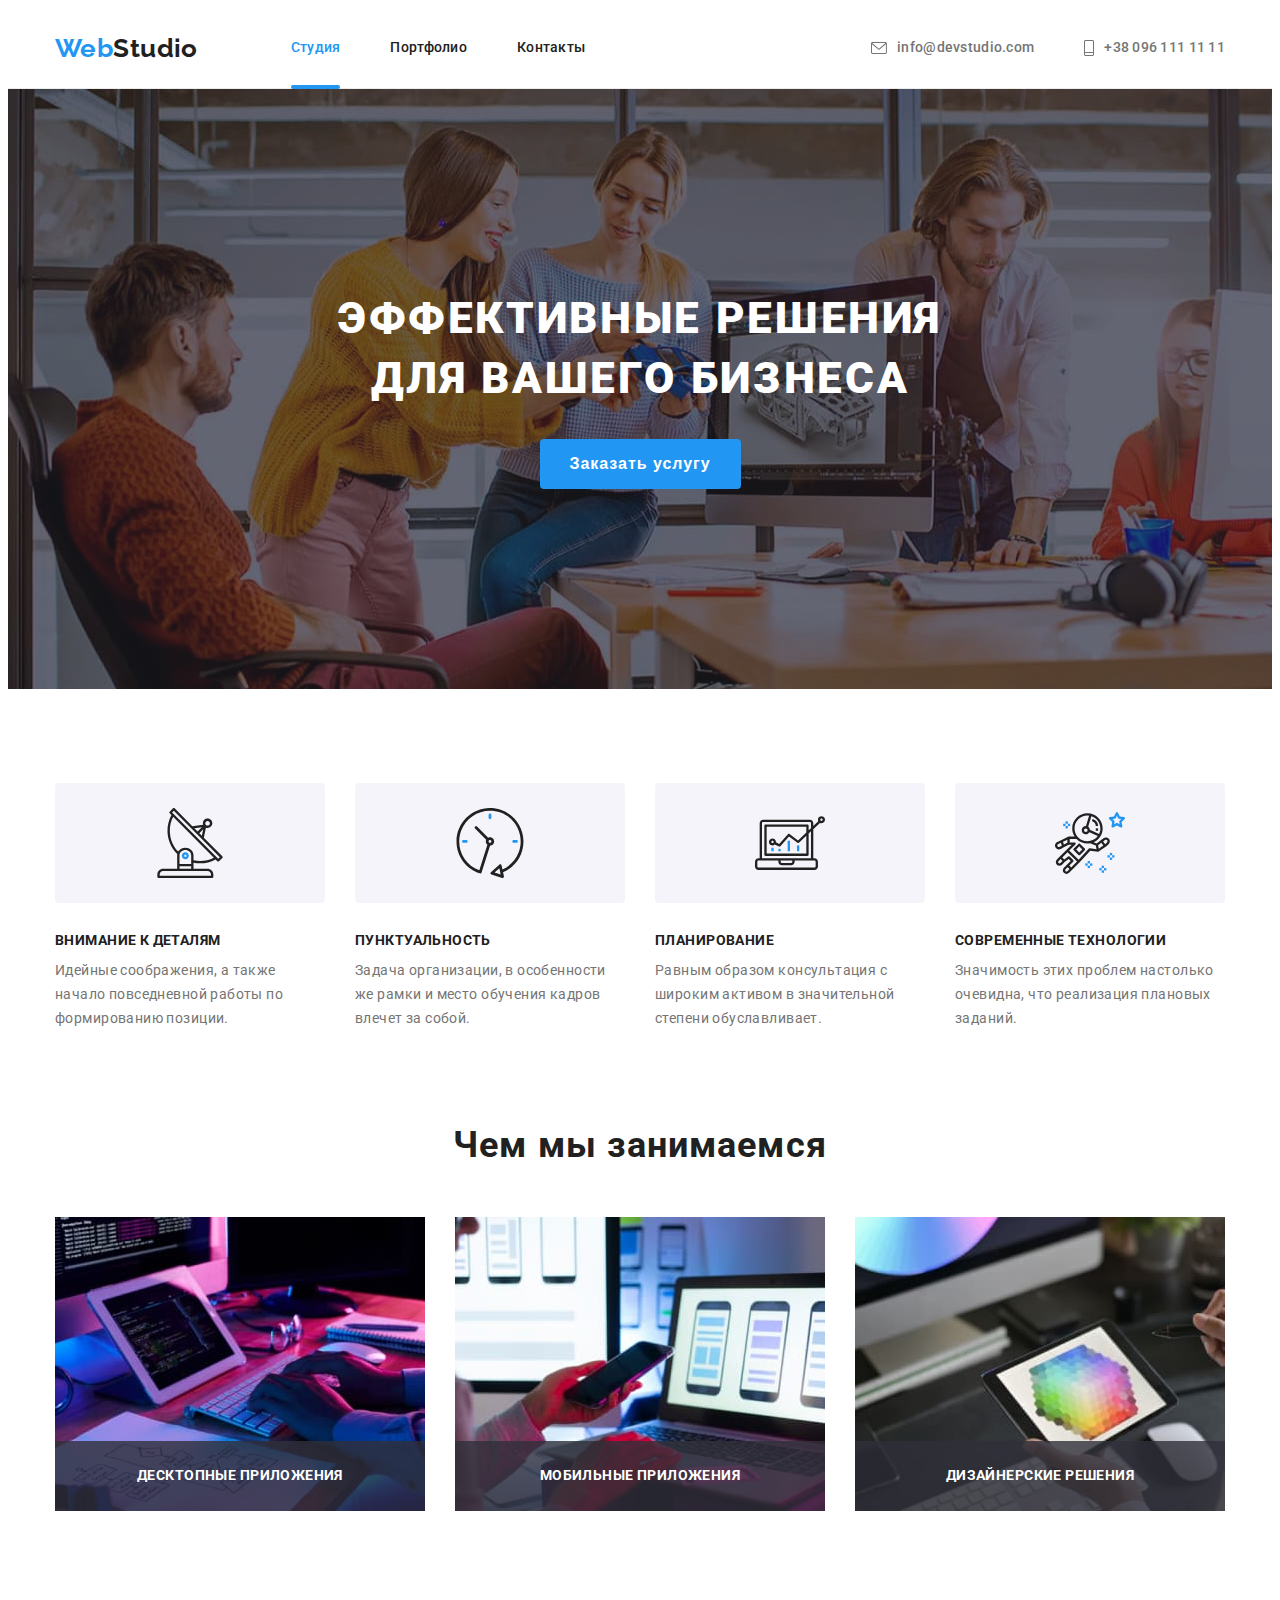
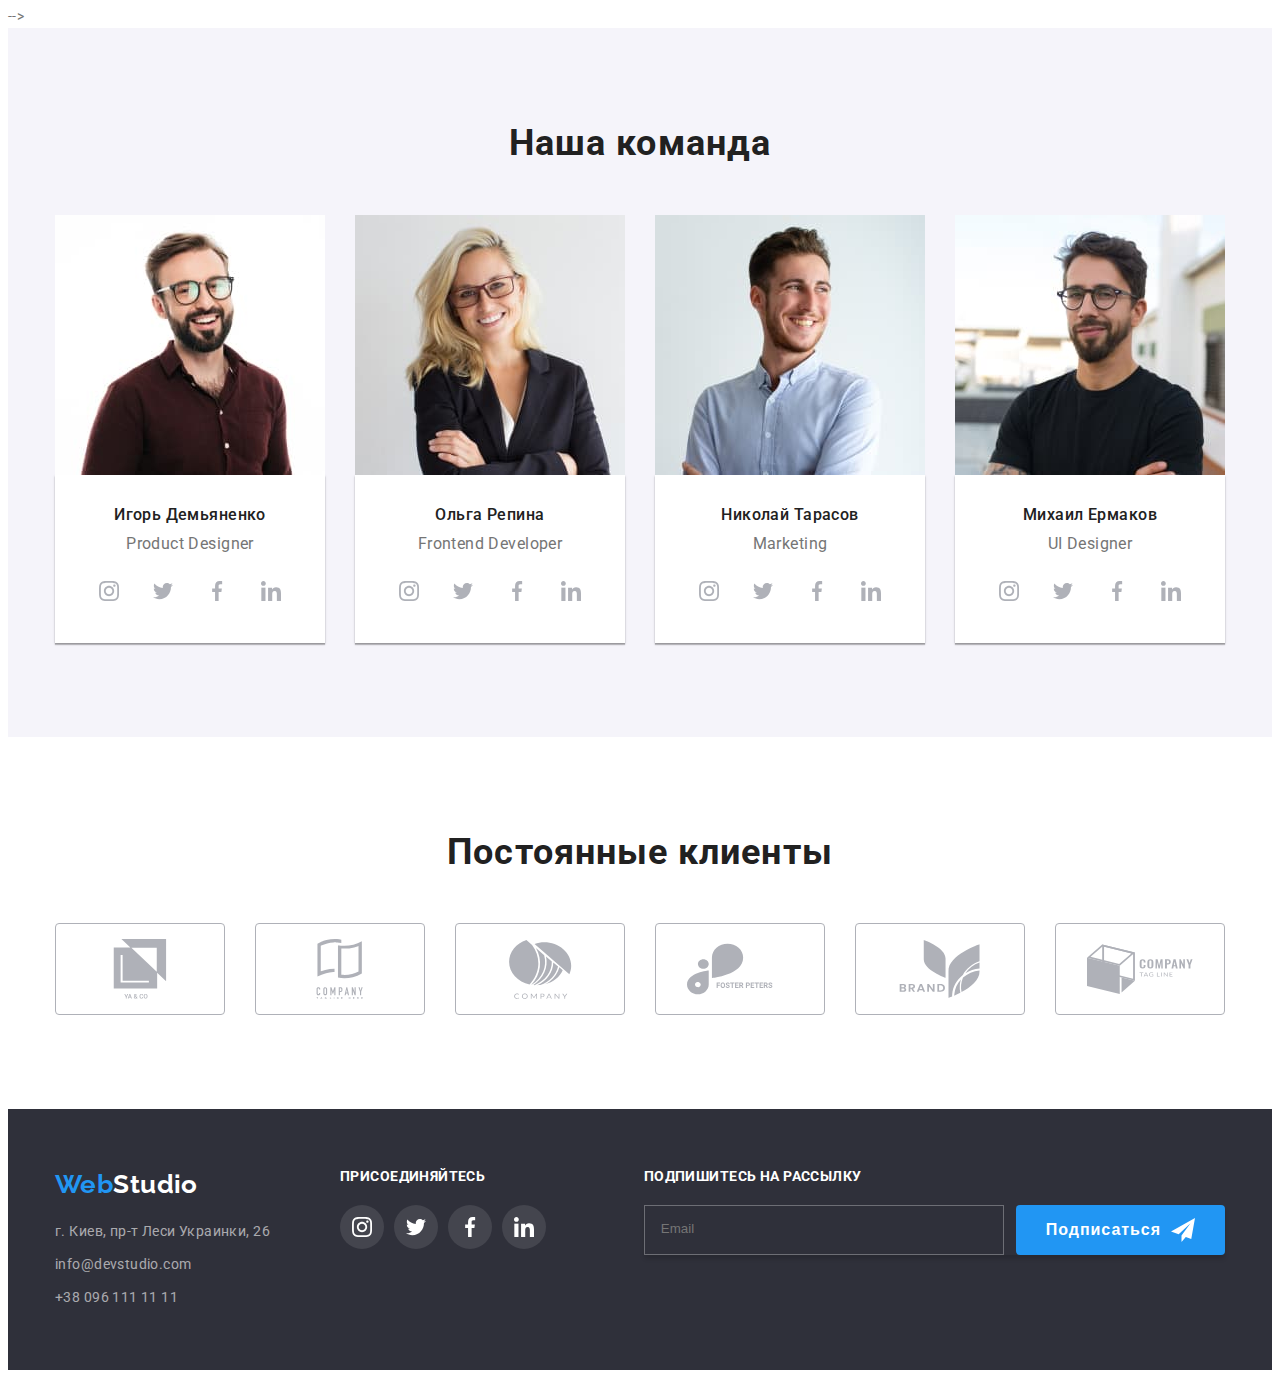
==== commit 3b5b01d3: "index 01.05.2022" ====
--- a/index.html
+++ b/index.html
@@ -242,16 +242,37 @@
       -->
       <!-- service end-->
       <!-- team start -->
-      <!-- <section class="section team">
+      <section class="section team">
         <div class="container">
           <h2 class="section-title">Наша команда</h2>
           <ul class="card-set team-list list">
             <li class="card-item">
-              <img
-                src="./images/demianenko.jpg"
-                alt="Игорь Демьяненко"
-                width="270"
-              />
+              <picture>
+                <source
+                  srcset="
+                    ./images/team/demianenko-270.jpg    1x,
+                    ./images/team/demianenko-270@2x.jpg 2x
+                  "
+                  media="(min-width: 1200px)"
+                />
+                <source
+                  srcset="
+                    ./images/team/demianenko-354.jpg    1x,
+                    ./images/team/demianenko-354@2x.jpg 2x
+                  "
+                  media="(min-width: 768px)"
+                />
+
+                <source
+                  srcset="
+                    ./images/team/demianenko-450.jpg    1x,
+                    ./images/team/demianenko-450@2x.jpg 2x
+                  "
+                  media="(min-width: 480px)"
+                />
+
+                <img src="./images/demianenko.jpg" alt="Игорь Демьяненко" />
+              </picture>
               <div class="team-content">
                 <h3 class="team-title">Игорь Демьяненко</h3>
                 <p class="team-text">Product Designer</p>
@@ -308,7 +329,32 @@
               </div>
             </li>
             <li class="card-item">
-              <img src="./images/repina.jpg" alt="Ольга Репина" width="270" />
+              <picture>
+                <source
+                  srcset="
+                    ./images/team/repina-270.jpg    1x,
+                    ./images/team/repina-270@2x.jpg 2x
+                  "
+                  media="(min-width: 1200px)"
+                />
+                <source
+                  srcset="
+                    ./images/team/repina-354.jpg    1x,
+                    ./images/team/repina-354@2x.jpg 2x
+                  "
+                  media="(min-width: 768px)"
+                />
+
+                <source
+                  srcset="
+                    ./images/team/repina-450.jpg    1x,
+                    ./images/team/repina-450@2x.jpg 2x
+                  "
+                  media="(min-width: 480px)"
+                />
+
+                <img src="./images/repina.jpg" alt="Ольга Репина" />
+              </picture>
               <div class="team-content">
                 <h3 class="team-title">Ольга Репина</h3>
                 <p class="team-text">Frontend Developer</p>
@@ -365,11 +411,32 @@
               </div>
             </li>
             <li class="card-item">
-              <img
-                src="./images/tarasov.jpg"
-                alt="Николай Тарасов"
-                width="270"
-              />
+              <picture>
+                <source
+                  srcset="
+                    ./images/team/tarasov-270.jpg    1x,
+                    ./images/team/tarasov-270@2x.jpg 2x
+                  "
+                  media="(min-width: 1200px)"
+                />
+                <source
+                  srcset="
+                    ./images/team/tarasov-354.jpg    1x,
+                    ./images/team/tarasov-354@2x.jpg 2x
+                  "
+                  media="(min-width: 768px)"
+                />
+
+                <source
+                  srcset="
+                    ./images/team/tarasov-450.jpg    1x,
+                    ./images/team/tarasov-450@2x.jpg 2x
+                  "
+                  media="(min-width: 480px)"
+                />
+
+                <img src="./images/tarasov.jpg" alt="Николай Тарасов" />
+              </picture>
               <div class="team-content">
                 <h3 class="team-title">Николай Тарасов</h3>
                 <p class="team-text">Marketing</p>
@@ -426,11 +493,32 @@
               </div>
             </li>
             <li class="card-item">
-              <img
-                src="./images/ermakov.jpg"
-                alt="Михаил Ермаков"
-                width="270"
-              />
+              <picture>
+                <source
+                  srcset="
+                    ./images/team/ermakov-270.jpg    1x,
+                    ./images/team/ermakov-270@2x.jpg 2x
+                  "
+                  media="(min-width: 1200px)"
+                />
+                <source
+                  srcset="
+                    ./images/team/ermakov-354.jpg    1x,
+                    ./images/team/ermakov-354@2x.jpg 2x
+                  "
+                  media="(min-width: 768px)"
+                />
+
+                <source
+                  srcset="
+                    ./images/team/ermakov-450.jpg    1x,
+                    ./images/team/ermakov-450@2x.jpg 2x
+                  "
+                  media="(min-width: 480px)"
+                />
+                <img src="./images/ermakov.jpg" alt="Михаил Ермаков" />
+              </picture>
+
               <div class="team-content">
                 <h3 class="team-title">Михаил Ермаков</h3>
                 <p class="team-text">UI Designer</p>
@@ -488,11 +576,11 @@
             </li>
           </ul>
         </div>
-      </section> -->
+      </section>
       <!-- team end -->
 
       <!-- client start-->
-      <!-- <section class="section client">
+      <section class="section client">
         <div class="container">
           <h2 class="section-title">Постоянные клиенты</h2>
           <ul class="card-set client-list list">
@@ -570,96 +658,97 @@
             </li>
           </ul>
         </div>
-      </section> -->
+      </section>
     </main>
     <!-- footer start -->
-    <!-- <footer class="footer">
+    <footer class="footer">
       <div class="container footer-content">
-        <div class="footer-item">
-          <a href="" class="logo link"
-            >Web<span class="logo__white">Studio</span></a
-          >
-          <address class="adress list">
-            <ul class="nav-footer list">
-              <li class="nav-footer__item">
+        <div class="footer-social">
+          <div class="footer-item footer-item__logo">
+            <a href="" class="logo link"
+              >Web<span class="logo__white">Studio</span></a
+            >
+            <address class="adress list">
+              <ul class="nav-footer list">
+                <li class="nav-footer__item">
+                  <a
+                    class="link"
+                    href="https://goo.gl/maps/tU7hmyQ66fqLJ7Ar8"
+                    target="_blank"
+                    rel="noopener noreferrer nofollow"
+                  >
+                    г. Киев, пр-т Леси Украинки, 26</a
+                  >
+                </li>
+                <li class="nav-footer__item">
+                  <a class="link" href="mailto:info@example.com"
+                    >info@devstudio.com</a
+                  >
+                </li>
+                <li class="nav-footer__item">
+                  <a class="link" href="tel:+38-099-111-11-11"
+                    >+38 096 111 11 11</a
+                  >
+                </li>
+              </ul>
+            </address>
+          </div>
+          <div class="footer-item footer-item__social">
+            <b class="join-title">присоединяйтесь</b>
+
+            <ul class="social-list list">
+              <li class="social-list__item">
                 <a
-                  class="link"
-                  href="https://goo.gl/maps/tU7hmyQ66fqLJ7Ar8"
+                  class="social-list__link link"
+                  href=""
                   target="_blank"
                   rel="noopener noreferrer nofollow"
                 >
-                  г. Киев, пр-т Леси Украинки, 26</a
-                >
-              </li>
-              <li class="nav-footer__item">
-                <a class="link" href="mailto:info@example.com"
-                  >info@devstudio.com</a
-                >
-              </li>
-              <li class="nav-footer__item">
-                <a class="link" href="tel:+38-099-111-11-11"
-                  >+38 096 111 11 11</a
-                >
+                  <svg class="social-list__icon" width="20" height="20">
+                    <use href="./images/sprite.svg#instagram"></use>
+                  </svg>
+                </a>
+              </li>
+              <li class="social-list__item">
+                <a
+                  class="social-list__link link"
+                  href=""
+                  target="_blank"
+                  rel="noopener noreferrer nofollow"
+                >
+                  <svg class="social-list__icon" width="20" height="20">
+                    <use href="./images/sprite.svg#twitter"></use>
+                  </svg>
+                </a>
+              </li>
+              <li class="social-list__item">
+                <a
+                  class="social-list__link link"
+                  href=""
+                  target="_blank"
+                  rel="noopener noreferrer nofollow"
+                >
+                  <svg class="social-list__icon" width="20" height="20">
+                    <use href="./images/sprite.svg#facebook"></use>
+                  </svg>
+                </a>
+              </li>
+              <li class="social-list__item">
+                <a
+                  class="social-list__link link"
+                  href=""
+                  target="_blank"
+                  rel="noopener noreferrer nofollow"
+                >
+                  <svg class="social-list__icon" width="20" height="20">
+                    <use href="./images/sprite.svg#linkedin"></use>
+                  </svg>
+                </a>
               </li>
             </ul>
-          </address>
+          </div>
         </div>
-        <div class="footer-item">
-          <b class="join-title">присоединяйтесь</b>
-
-          <ul class="social-list list">
-            <li class="social-list__item">
-              <a
-                class="social-list__link link"
-                href=""
-                target="_blank"
-                rel="noopener noreferrer nofollow"
-              >
-                <svg class="social-list__icon" width="20" height="20">
-                  <use href="./images/sprite.svg#instagram"></use>
-                </svg>
-              </a>
-            </li>
-            <li class="social-list__item">
-              <a
-                class="social-list__link link"
-                href=""
-                target="_blank"
-                rel="noopener noreferrer nofollow"
-              >
-                <svg class="social-list__icon" width="20" height="20">
-                  <use href="./images/sprite.svg#twitter"></use>
-                </svg>
-              </a>
-            </li>
-            <li class="social-list__item">
-              <a
-                class="social-list__link link"
-                href=""
-                target="_blank"
-                rel="noopener noreferrer nofollow"
-              >
-                <svg class="social-list__icon" width="20" height="20">
-                  <use href="./images/sprite.svg#facebook"></use>
-                </svg>
-              </a>
-            </li>
-            <li class="social-list__item">
-              <a
-                class="social-list__link link"
-                href=""
-                target="_blank"
-                rel="noopener noreferrer nofollow"
-              >
-                <svg class="social-list__icon" width="20" height="20">
-                  <use href="./images/sprite.svg#linkedin"></use>
-                </svg>
-              </a>
-            </li>
-          </ul>
-        </div>
-
-        <div class="footer-item">
+        <div class="footer-item footer-item__join">
           <b class="join-title">Подпишитесь на рассылку</b>
           <form class="social-subscription">
             <span class="mail-subscription">
@@ -679,7 +768,7 @@
           </form>
         </div>
       </div>
-    </footer> -->
+    </footer>
 
     <div class="backdrop is-hidden" data-modal>
       <div class="modal">
--- a/css/main.min.css
+++ b/css/main.min.css
@@ -1,2 +1,2 @@
-:root{--primary-title-color: #212121;--secondary-text-color: #757575;--accent-color: #2196f3;--secondary-accent-color: #ffffff;--secondary-background-color: #f5f4fa;--footer-background-color: #2f303a;--primary-color: rgba(255, 255, 255, 1);--card-item: 4;--client-link: #afb1b8;--footer-accent-background-color: rgba(255, 255, 255, 0.1);--transition: 250ms cubic-bezier(0.4, 0, 0.2, 1);--border-contact-form: rgba(33, 33, 33, 0.2);--hero-gradient: rgba(47, 48, 58, 0.4), rgba(47, 48, 58, 0.4)}.visually-hidden{position:absolute;width:1px;height:1px;margin:-1px;border:0;padding:0;white-space:nowrap;clip-path:inset(100%);clip:rect(0 0 0 0);overflow:hidden}html{box-sizing:border-box}*,*::before,*::after{box-sizing:border-box}body{color:var(--secondary-text-color);font-family:Roboto, sans-serif;font-size:14px;line-height:1.71;letter-spacing:0.03em}h1,h2,h3,p{margin-top:0;margin-bottom:0}ul{margin-top:0;margin-bottom:0;padding-left:0}img{display:block;max-width:100%;height:auto}.list{list-style:none}.link{text-decoration:none}address{font-style:normal}.container{padding-left:15px;padding-right:15px;margin-left:auto;margin-right:auto;border-color:1px solid 0}@media (min-width: 480px){.container{width:480px}}@media (min-width: 768px){.container{width:768px}}@media (min-width: 1200px){.container{width:1200px}}.logo{display:flex;align-items:center;font-family:Raleway, sans-serif;font-weight:700;font-size:24px;line-height:1.17;color:var(--accent-color)}@media screen and (min-width: 1200px){.logo{font-size:26px;line-height:1.19}}.logo__black{color:var(--primary-title-color)}.logo__white{color:var(--secondary-accent-color)}.section{padding-top:94px;padding-bottom:94px}.section-title{text-align:center;margin-bottom:50px;font-weight:700;font-size:36px;line-height:1.17;letter-spacing:0.03em;color:var(--primary-title-color)}.hero-button{min-width:200px;padding-top:10px;padding-bottom:10px;padding-left:30px;padding-right:30px;border-radius:4px;cursor:pointer;font-weight:700;font-size:16px;line-height:1.88;border:none;letter-spacing:0.06em;background:var(--accent-color);color:var(--secondary-accent-color);transition:background-color var(--transition)}.hero-button:hover,.hero-button:focus{background-color:#188ce8}@media screen and (min-width: 1200px){.card-set{display:flex;flex-wrap:wrap;margin-left:-30px;margin-top:-30px}}@media screen and (min-width: 1200px){.card-item{flex-basis:calc(100% / var(--card-item) - 30px);margin-left:30px;margin-top:30px}}.backdrop{position:fixed;top:0;left:0;width:100%;height:100%;background-color:rgba(0,0,0,0.2);opacity:1;transition:opacity var(--transition)}.backdrop.is-hidden{opacity:0;visibility:hidden;pointer-events:none}.backdrop.is-hidden .modal{transform:translate(-50%, -50%) scale(1.25)}.modal{position:absolute;top:50%;left:50%;padding:40px;min-height:581px;max-width:528px;width:100%;border-radius:4px;background-color:var(--secondary-accent-color);box-shadow:0px 2px 1px rgba(0,0,0,0.2),0px 1px 1px rgba(0,0,0,0.14),0px 1px 3px rgba(0,0,0,0.12);transform:translate(-50%, -50%) scale(1);transition:transform var(--transition)}.modal-invitation{display:block;margin-bottom:12px;font-weight:700;font-size:20px;line-height:1.17;text-align:center;color:var(--primary-title-color)}.contact-form__field{display:block}.contact-form__field:not(:last-child){margin-bottom:10px}.contact-information{font-size:12px;line-height:1.16;letter-spacing:0.01em}.contact-form__input{width:100%;height:40px;padding-left:42px;border:1px solid var(--border-contact-form);border-radius:4px;transition:border var(--transition)}.contact-form__input:hover,.contact-form__input:focus{outline:none;border-color:var(--accent-color)}.contact-icon{position:absolute;top:50%;left:12px;transform:translateY(-50%);transition:fill var(--transition)}.contact-form__input:hover+.contact-icon,.contact-form__input:focus+.contact-icon{fill:var(--accent-color)}.contack-form__input__wraper{position:relative;display:block;margin-top:4px}.contact-form__list{margin-bottom:20px}.contact-form__message{width:100%;height:120px;padding-left:16px;padding-right:16px;padding-top:12px;padding-bottom:12px;resize:none;border:1px solid var(--border-contact-form);border-radius:4px;transition:border-color var(--transition)}.contact-form__message::placeholder{color:rgba(117,117,117,0.5)}.contact-form__message:hover,.contact-form__message:focus{outline:none;border-color:var(--accent-color)}.contact-form__checkbox__label{display:flex;justify-content:center;align-items:center;line-height:1}.contact-form__checkbox__label::before{display:inline-flex;content:"";width:16px;height:15px;margin-right:10px;border:1px solid var(--primary-title-color);cursor:pointer}.contact-form__checkbox:hover+.contact-form__checkbox__label::before,.contact-form__checkbox:focus+.contact-form__checkbox__label::before{border:1px solid var(--accent-color)}.contact-form__checkbox:checked+.contact-form__checkbox__label::before{outline:none;background-image:url(../images/icon-check.svg);background-position:50% 50%}.contact-form__checkbox__link{font-weight:400;color:var(--accent-color)}.contact-form__checkbox-wraper{margin-bottom:26px}.submit-button{display:block;margin:0 auto}.hero-close__btn{position:absolute;top:8px;right:8px;padding:0;display:flex;justify-content:center;align-items:center;width:30px;height:30px;border-radius:50%;border:1px solid rgba(0,0,0,0.1);background-color:transparent;cursor:pointer;transition:fill var(--transition)}.hero-close__btn:hover,.hero-close__btn:focus{fill:var(--accent-color)}.social-list__link{display:flex;align-items:center;justify-content:center;width:44px;height:44px;color:var(--client-link);background-color:var(--footer-accent-background-color);border-radius:50%;transition:color var(--transition),background-color var(--transition)}.social-list__link:hover,.social-list__link:focus{background-color:var(--accent-color);color:var(--secondary-accent-color)}.social-list__icon{fill:currentColor}.social-list{display:flex;justify-content:space-between}.social-list__item:not(:last-child){margin-right:10px}.social-list__icon{fill:currentColor}.header{border-bottom:1px solid #ececec}@media (min-width: 768px){.header .current::after{content:"";display:flex;position:absolute;bottom:-1px;width:100%;height:4px;border-radius:2px;background-color:#2196f3}}@media (max-width: 767.98px){.header .logo{padding-top:16px;padding-bottom:16px}}@media (min-width: 768px){.header .logo{margin-right:88px}}@media (min-width: 1200px){.header .logo{margin-right:93px}}.header-container{display:flex;position:relative;align-items:center}.nav{display:flex}@media (max-width: 767.98px){.navigation{margin-top:48px}}.site-nav{display:flex;color:var(--primary-title-color)}.site-nav .link.current{color:var(--accent-color)}@media (max-width: 767.98px){.site-nav{flex-direction:column}.site-nav .item:not(:last-child){margin-bottom:32px}}@media (min-width: 768px){.site-nav .header-link{padding-bottom:32px;padding-top:32px}.site-nav .item:not(:last-child){margin-right:50px}}.header-link{display:flex;align-items:center;position:relative;font-weight:500;line-height:1.14;letter-spacing:0.02em;color:var(--secondary-text-colo);transition:color var(--transition)}.header-link:hover,.header-link:focus{color:var(--accent-color)}@media (max-width: 767.98px){.header-link{font-size:40px;padding-left:40px}}@media (min-width: 768px){.header-link{font-size:14px}}@media (max-width: 767.98px){.auth{margin-top:302px}.auth-social__list{display:flex;justify-content:flex-start;margin-left:40px;margin-top:64px;margin-bottom:48px}.auth-social__item:not(:last-child):after{content:"";display:block;position:absolute;top:0;right:-10px;width:1px;height:22px;border:1px solid var(--border-contact-form)}.auth-list__link{font-size:18px;font-weight:500;line-height:1.22;letter-spacing:0.02em;color:var(--accent-color)}}@media (min-width: 768px){.auth{margin-top:21px;margin-bottom:21px}.auth-social__list{display:none}}.auth-social__item{display:flex;position:relative;align-items:center;justify-content:center;margin-right:20px}.auth-nav{margin-left:auto;transition:fill var(--transition),color var(--transition)}.auth-nav .header-link{font-size:34px}.auth-nav .item:not(:last-child){margin-bottom:32px}@media (max-width: 767.98px){.auth-nav .item:not(:last-child){margin-top:32px}.auth-nav .item:first-child .header-link{font-size:24px;font-weight:500;line-height:1.17;letter-spacing:0.02em}.auth-nav .header-tel{color:var(--accent-color)}.auth-nav .item:last-child .header-container{font-size:34px;font-weight:500;line-height:1.18;letter-spacing:0.02em;color:var(--accent-color);margin-bottom:32px}}@media (min-width: 768px){.auth-nav .header-link{font-size:12px}.auth-nav .item:not(:last-child){margin-bottom:10px}}@media (min-width: 1200px){.auth-nav .item:not(:last-child){margin-right:50px;margin-bottom:0px}}@media (min-width: 1200px){.auth-nav{display:flex;margin-left:auto}.auth-nav .header-link{font-size:14px}}.auth-nav .header-link__icon{fill:currentColor;margin-right:10px}@media (max-width: 767.98px){.auth-nav .header-link__icon{display:none}}@media (min-width: 1200px){.auth-nav .header-link__icon{margin-right:10px}}@media (max-width: 767.98px){.auth-nav{flex-direction:column-reverse;display:flex}}.mobile-menu{display:inline-flex;justify-content:flex-end;z-index:50;margin:0;padding:0;width:100%;border:none;background-color:transparent}.mobile-menu:hover,.mobile-menu:focus{color:var(--accent-color)}@media (min-width: 768px){.mobile-menu{display:none}}.mobile-menu .icon-close{display:none}.mobile-menu.is-open .icon-close{display:block}.mobile-menu.is-open .icon-menu{display:none}.mobile-menu__container{background-color:var(--secondary-accent-color);text-align:center;font-size:20px}.mobile-menu__container.is-open{display:block}@media (max-width: 767.98px){.mobile-menu__container{display:none;position:absolute;top:0;left:0;width:100%;overflow:scroll}}@media (min-width: 768px){.mobile-menu__container{display:flex;flex-grow:1;align-items:center;justify-content:space-between}}.hero{background-color:#2f303a;margin-right:auto;margin-left:auto;max-width:1600px;padding-top:200px;padding-bottom:200px;text-align:center;background-image:linear-gradient(var(--hero-gradient)),url(../../images/hero/header-480.jpg);background-size:480px, cover}@media (min-device-pixel-ratio: 2), (min-resolution: 192dpi), (min-resolution: 2dppx){.hero{background-image:linear-gradient(var(--hero-gradient)),url(../../images/hero/header-480@2x.jpg)}}@media (min-width: 768px){.hero{background-image:linear-gradient(var(--hero-gradient)),url(../../images/hero/header-768.jpg);background-size:768px, cover}}@media (min-width: 768px) and (min-device-pixel-ratio: 2), (min-width: 768px) and (min-resolution: 192dpi), (min-width: 768px) and (min-resolution: 2dppx){.hero{background-image:linear-gradient(var(--hero-gradient)),url(../../images/hero/header-768@2x.jpg)}}@media (min-width: 1200px){.hero{background-image:linear-gradient(var(--hero-gradient)),url(../../images/hero/header-1200.jpg);background-size:1200px, cover}}@media (min-width: 1200px) and (min-device-pixel-ratio: 2), (min-width: 1200px) and (min-resolution: 192dpi), (min-width: 1200px) and (min-resolution: 2dppx){.hero{background-image:linear-gradient(var(--hero-gradient)),url(../../images/hero/header-1200@2x.jpg)}}.hero-title{max-width:696px;margin-bottom:30px;margin-left:auto;margin-right:auto;font-weight:900;font-size:44px;line-height:1.36;text-align:center;letter-spacing:0.06em;text-transform:uppercase;color:var(--secondary-accent-color)}.quality{padding-bottom:0}.qualiti-item{display:flex;height:120px;border-radius:4px;justify-content:center;align-items:center;background-color:var(--secondary-background-color);margin-bottom:30px;text-align:center}.quality-title{margin-bottom:10px;font-weight:700;font-size:14px;line-height:1.14;text-transform:uppercase;color:var(--primary-title-color)}@media screen and (max-width: 1199px){.service{display:none}}.service-card{position:relative}.service-icon{position:relative}.service-thumb{position:absolute;display:flex;bottom:0;width:100%;height:70px;justify-content:center;align-items:center;font-weight:700;line-height:1.17;color:var(--primary-color);background-color:rgba(47,48,58,0.8)}.service-list{--card-item: 3}.team{background:var(--secondary-background-color)}.team-card{flex-wrap:wrap;text-align:center;flex-basis:calc((100% - 120px) / 4);margin-left:30px;margin-top:30px}.team-title{margin-bottom:10px;font-weight:500;font-size:16px;line-height:1.19;color:var(--primary-title-color)}.team-content{text-align:center;padding-top:30px;padding-bottom:30px;padding-left:32px;padding-right:32px;background-color:var(--secondary-accent-color);box-shadow:0px 2px 1px rgba(0,0,0,0.2),0px 1px 1px rgba(0,0,0,0.14),0px 1px 3px rgba(0,0,0,0.12)}.team-text{font-size:16px;line-height:1.19;margin-bottom:16px}.client-list{--card-item: 6;display:flex;align-items:center}.client-link{outline:none;display:flex;width:170px;height:92px;color:var(--client-link);border:1px solid currentColor;border-radius:4px;justify-content:center;align-items:center;transition:color var(--transition)}.client-link:hover,.client-link:focus{border:1px solid var(--accent-color)}.client-link__icon{fill:currentColor}.client-link:hover .client-link__icon,.client-link:focus .client-link__icon{fill:var(--accent-color)}.footer{padding-top:60px;padding-bottom:60px;background:var(--footer-background-color)}.footer .social-list__link{color:var(--secondary-accent-color)}.footer .logo{margin-bottom:20px}.footer-content{display:flex;align-items:baseline}.footer-item:last-child{margin-left:auto}.footer-item:not(:last-child){margin-right:70px}.adress{font-style:normal;color:var(--secondary-accent-color)}.nav-footer .link{color:rgba(255,255,255,0.6);transition:color var(--transition)}.nav-footer .link:hover,.nav-footer .link:focus{color:var(--secondary-accent-color)}.nav-footer__item:not(:last-child){margin-bottom:9px}.footer.social-list__link{color:var(--secondary-accent-color)}.social-send__button{margin-left:10px;fill:currentColor}.social-subscription{display:flex;border-radius:4px;min-width:358px;font-size:16px;box-shadow:0px 4px 4px rgba(0,0,0,0.15)}.mail-subscription{border:1px solid rgba(255,255,255,0.3);margin-right:12px;transition:border var(--transition)}.mail-subscription:hover,.mail-subscription:focus{outline:none;border-color:var(--accent-color)}.mail{min-width:358px;padding-top:15px;padding-bottom:15px;padding-left:16px;border:none;outline:none;background-color:transparent;color:var(--secondary-accent-color)}.send-button{display:flex;padding-left:0;padding-right:0;justify-content:center;align-items:center}.join{margin-left:70px}.join-title{display:block;margin-bottom:20px;font-weight:700;font-size:14px;line-height:1.14;letter-spacing:0.03em;text-transform:uppercase;color:var(--secondary-accent-color)}.join-list__link{display:flex;align-items:center;justify-content:center;width:44px;height:44px;background-color:rgba(255,255,255,0.1);border-radius:50%;transition:background-color var(--transition)}.join-list__link:hover,.join-list__link:focus{background-color:var(--accent-color)}.join-list__icon{fill:var(--secondary-accent-color)}.join-list-link:hover .join-list__icon,.join-list-link:focus .join-list__icon{background-color:var(--accent-color)}.join-list__item:not(:last-child){margin-right:10px}.join-list{display:flex;justify-content:space-between}.join-subscription{margin-left:auto}.buttons-list{display:flex;justify-content:center;margin-bottom:50px}.buttons-list .current{background-color:var(--accent-color);color:var(--secondary-accent-color);box-shadow:0px 2px 2px rgba(0,0,0,0.12),0px 1px 2px rgba(0,0,0,0.08),0px 3px 1px rgba(0,0,0,0.1)}.button-item:not(:last-child){margin-right:8px}.button{padding:6px 22px;border-radius:4px;border-color:transparent;font-weight:500;font-size:16px;line-height:1.62;letter-spacing:0.03em;color:var(--primary-title-color);cursor:pointer;background:var(--secondary-background-color);transition:color var(--transition),background-color var(--transition),box-shadow var(--transition)}.button:hover,.button:focus{background-color:var(--accent-color);color:var(--secondary-accent-color);box-shadow:0px 2px 2px rgba(0,0,0,0.12),0px 1px 2px rgba(0,0,0,0.08),0px 3px 1px rgba(0,0,0,0.1)}.work-list{--card-item: 3}.work-list__item{display:flex;flex-direction:column;transition:box-shadow var(--transition)}.work-list__item:hover,.work-list__item:focus{box-shadow:1px 4px 6px rgba(0,0,0,0.16),0px 4px 4px rgba(0,0,0,0.06),0px 1px 1px rgba(0,0,0,0.12)}.product{position:relative;overflow:hidden}.product-overlay{display:inline-block;position:absolute;top:0;left:0;width:100%;height:100%;background-color:rgba(33,150,243,0.9);transform:translateY(100%);transition:transform var(--transition)}.work-list__item:hover .product-overlay,.work-list__item:focus .product-overlay{transform:translateY(0)}.product-thumb{position:absolute;width:322px;height:168px;display:flex;top:50%;left:50%;transform:translate(-50%, -50%);opacity:1;font-family:roboto;font-weight:400;font-size:18px;line-height:1.55;letter-spacing:0.03em;color:#fff}.work-title{margin-bottom:4px;font-weight:700;font-size:18px;line-height:2;color:var(--primary-title-color)}.work-content{padding:20px 24px;border:1px solid #eeeeee;border-top:none}.work-text{font-weight:400;font-size:16px;line-height:1.88;letter-spacing:0.03em;color:var(--secondary-text-color)}
+:root{--primary-title-color: #212121;--secondary-text-color: #757575;--accent-color: #2196f3;--secondary-accent-color: #ffffff;--secondary-background-color: #f5f4fa;--footer-background-color: #2f303a;--primary-color: rgba(255, 255, 255, 1);--card-item: 4;--client-link: #afb1b8;--footer-accent-background-color: rgba(255, 255, 255, 0.1);--transition: 250ms cubic-bezier(0.4, 0, 0.2, 1);--border-contact-form: rgba(33, 33, 33, 0.2);--hero-gradient: rgba(47, 48, 58, 0.4), rgba(47, 48, 58, 0.4)}.visually-hidden{position:absolute;width:1px;height:1px;margin:-1px;border:0;padding:0;white-space:nowrap;clip-path:inset(100%);clip:rect(0 0 0 0);overflow:hidden}html{box-sizing:border-box}*,*::before,*::after{box-sizing:border-box}body{color:var(--secondary-text-color);font-family:Roboto, sans-serif;font-size:14px;line-height:1.71;letter-spacing:0.03em}h1,h2,h3,p{margin-top:0;margin-bottom:0}ul{margin-top:0;margin-bottom:0;padding-left:0}img{display:block;max-width:100%;height:auto}.list{list-style:none}.link{text-decoration:none}address{font-style:normal}.container{padding-left:15px;padding-right:15px;margin-left:auto;margin-right:auto;border-color:1px solid 0}@media (min-width: 480px){.container{width:480px}}@media (min-width: 768px){.container{width:768px}}@media (min-width: 1200px){.container{width:1200px}}.logo{display:flex;align-items:center;font-family:Raleway, sans-serif;font-weight:700;font-size:24px;line-height:1.17;color:var(--accent-color)}@media screen and (min-width: 1200px){.logo{font-size:26px;line-height:1.19}}.logo__black{color:var(--primary-title-color)}.logo__white{color:var(--secondary-accent-color)}.section{padding-top:94px;padding-bottom:94px}.section-title{text-align:center;margin-bottom:50px;font-weight:700;font-size:36px;line-height:1.17;letter-spacing:0.03em;color:var(--primary-title-color)}.hero-button{min-width:200px;padding-top:10px;padding-bottom:10px;padding-left:30px;padding-right:30px;border-radius:4px;cursor:pointer;font-weight:700;font-size:16px;line-height:1.88;border:none;letter-spacing:0.06em;background:var(--accent-color);color:var(--secondary-accent-color);transition:background-color var(--transition)}.hero-button:hover,.hero-button:focus{background-color:#188ce8}.card-set{display:flex;flex-wrap:wrap;margin-left:-30px;margin-top:-30px}.card-item{flex-basis:calc(100% / var(--card-item) - 30px);margin-left:30px;margin-top:30px}.backdrop{position:fixed;top:0;left:0;width:100%;height:100%;background-color:rgba(0,0,0,0.2);opacity:1;transition:opacity var(--transition)}.backdrop.is-hidden{opacity:0;visibility:hidden;pointer-events:none}.backdrop.is-hidden .modal{transform:translate(-50%, -50%) scale(1.25)}.modal{position:absolute;top:50%;left:50%;padding:40px;width:450px;min-height:609px;max-width:450px;border-radius:4px;background-color:var(--secondary-accent-color);box-shadow:0px 2px 1px rgba(0,0,0,0.2),0px 1px 1px rgba(0,0,0,0.14),0px 1px 3px rgba(0,0,0,0.12);transform:translate(-50%, -50%) scale(1);transition:transform var(--transition)}@media (min-width: 1200px){.modal{min-height:581px;max-width:528px;width:100%}}.modal-invitation{display:block;margin-bottom:12px;font-weight:700;font-size:20px;line-height:1.5;text-align:center;color:var(--primary-title-color)}@media (min-width: 1200px){.modal-invitation{line-height:1.17}}.contact-form__field{display:block}.contact-form__field:not(:last-child){margin-bottom:10px}.contact-information{font-size:12px;line-height:1.16;letter-spacing:0.01em}.contact-form__input{width:100%;height:40px;padding-left:42px;border:1px solid var(--border-contact-form);border-radius:4px;transition:border var(--transition)}.contact-form__input:hover,.contact-form__input:focus{outline:none;border-color:var(--accent-color)}.contact-icon{position:absolute;top:50%;left:12px;transform:translateY(-50%);transition:fill var(--transition)}.contact-form__input:hover+.contact-icon,.contact-form__input:focus+.contact-icon{fill:var(--accent-color)}.contack-form__input__wraper{position:relative;display:block;margin-top:4px}.contact-form__list{margin-bottom:20px}.contact-form__message{width:100%;height:120px;padding-left:16px;padding-right:16px;padding-top:12px;padding-bottom:12px;resize:none;border:1px solid var(--border-contact-form);border-radius:4px;transition:border-color var(--transition)}.contact-form__message::placeholder{color:rgba(117,117,117,0.5)}.contact-form__message:hover,.contact-form__message:focus{outline:none;border-color:var(--accent-color)}.contact-form__checkbox__label{display:flex;justify-content:center;align-items:center;font-size:12px;line-height:1.17;margin-bottom:30px}@media (min-width: 1200px){.contact-form__checkbox__label{font-size:14px;line-height:1.71}}.contact-form__checkbox__label::before{display:inline-flex;content:"";width:16px;height:15px;margin-right:10px;border:1px solid var(--primary-title-color);cursor:pointer}.contact-form__checkbox:hover+.contact-form__checkbox__label::before,.contact-form__checkbox:focus+.contact-form__checkbox__label::before{border:1px solid var(--accent-color)}.contact-form__checkbox:checked+.contact-form__checkbox__label::before{outline:none;background-image:url(../images/icon-check.svg);background-position:50% 50%}.contact-form__checkbox__link{font-weight:400;color:var(--accent-color)}.contact-form__checkbox-wraper{margin-bottom:26px}.submit-button{display:block;margin:0 auto}.hero-close__btn{position:absolute;top:8px;right:8px;padding:0;display:flex;justify-content:center;align-items:center;width:30px;height:30px;border-radius:50%;border:1px solid rgba(0,0,0,0.1);background-color:transparent;cursor:pointer;transition:fill var(--transition)}.hero-close__btn:hover,.hero-close__btn:focus{fill:var(--accent-color)}.social-list__link{display:flex;align-items:center;justify-content:center;width:44px;height:44px;color:var(--client-link);background-color:var(--footer-accent-background-color);border-radius:50%;transition:color var(--transition),background-color var(--transition)}.social-list__link:hover,.social-list__link:focus{background-color:var(--accent-color);color:var(--secondary-accent-color)}.social-list__icon{fill:currentColor}.social-list{display:flex;justify-content:space-between}@media (min-width: 480px){.team-content .social-list{justify-content:center}}@media (min-width: 768px){.team-content .social-list{justify-content:center}}.social-list__item:not(:last-child){margin-right:10px}.social-list__icon{fill:currentColor}.header{border-bottom:1px solid #ececec}@media (min-width: 768px){.header .current::after{content:"";display:flex;position:absolute;bottom:-1px;width:100%;height:4px;border-radius:2px;background-color:#2196f3}}@media (max-width: 767.98px){.header .logo{padding-top:16px;padding-bottom:16px}}@media (min-width: 768px){.header .logo{margin-right:88px}}@media (min-width: 1200px){.header .logo{margin-right:93px}}.header-container{display:flex;position:relative;align-items:center}.nav{display:flex}@media (max-width: 767.98px){.navigation{margin-top:48px}}.site-nav{display:flex;color:var(--primary-title-color)}.site-nav .link.current{color:var(--accent-color)}@media (max-width: 767.98px){.site-nav{flex-direction:column}.site-nav .item:not(:last-child){margin-bottom:32px}}@media (min-width: 768px){.site-nav .header-link{padding-bottom:32px;padding-top:32px}.site-nav .item:not(:last-child){margin-right:50px}}.header-link{display:flex;align-items:center;position:relative;font-weight:500;line-height:1.14;letter-spacing:0.02em;color:var(--secondary-text-colo);transition:color var(--transition)}.header-link:hover,.header-link:focus{color:var(--accent-color)}@media (max-width: 767.98px){.header-link{font-size:40px;padding-left:40px}}@media (min-width: 768px){.header-link{font-size:14px}}@media (max-width: 767.98px){.auth{margin-top:302px}.auth-social__list{display:flex;justify-content:flex-start;margin-left:40px;margin-top:64px;margin-bottom:48px}.auth-social__item:not(:last-child):after{content:"";display:block;position:absolute;top:0;right:-10px;width:1px;height:22px;border:1px solid var(--border-contact-form)}.auth-list__link{font-size:18px;font-weight:500;line-height:1.22;letter-spacing:0.02em;color:var(--accent-color)}}@media (min-width: 768px){.auth{margin-top:21px;margin-bottom:21px}.auth-social__list{display:none}}.auth-social__item{display:flex;position:relative;align-items:center;justify-content:center;margin-right:20px}.auth-nav{margin-left:auto;transition:fill var(--transition),color var(--transition)}.auth-nav .header-link{font-size:34px}.auth-nav .item:not(:last-child){margin-bottom:32px}@media (max-width: 767.98px){.auth-nav .item:not(:last-child){margin-top:32px}.auth-nav .item:first-child .header-link{font-size:24px;font-weight:500;line-height:1.17;letter-spacing:0.02em}.auth-nav .header-tel{color:var(--accent-color)}.auth-nav .item:last-child .header-container{font-size:34px;font-weight:500;line-height:1.18;letter-spacing:0.02em;color:var(--accent-color);margin-bottom:32px}}@media (min-width: 768px){.auth-nav .header-link{font-size:12px}.auth-nav .item:not(:last-child){margin-bottom:10px}}@media (min-width: 1200px){.auth-nav .item:not(:last-child){margin-right:50px;margin-bottom:0px}}@media (min-width: 1200px){.auth-nav{display:flex;margin-left:auto}.auth-nav .header-link{font-size:14px}}.auth-nav .header-link__icon{fill:currentColor;margin-right:10px}@media (max-width: 767.98px){.auth-nav .header-link__icon{display:none}}@media (min-width: 1200px){.auth-nav .header-link__icon{margin-right:10px}}@media (max-width: 767.98px){.auth-nav{flex-direction:column-reverse;display:flex}}.mobile-menu{display:inline-flex;justify-content:flex-end;z-index:50;margin:0;padding:0;width:100%;border:none;background-color:transparent}.mobile-menu:hover,.mobile-menu:focus{color:var(--accent-color)}@media (min-width: 768px){.mobile-menu{display:none}}.mobile-menu .icon-close{display:none}.mobile-menu.is-open .icon-close{display:block}.mobile-menu.is-open .icon-menu{display:none}.mobile-menu__container{background-color:var(--secondary-accent-color);text-align:center;font-size:20px}.mobile-menu__container.is-open{display:block}@media (max-width: 767.98px){.mobile-menu__container{display:none;position:absolute;top:0;left:0;width:100%;overflow:scroll}}@media (min-width: 768px){.mobile-menu__container{display:flex;flex-grow:1;align-items:center;justify-content:space-between}}.hero{background-color:#2f303a;margin-right:auto;margin-left:auto;max-width:1600px;padding-top:200px;padding-bottom:200px;text-align:center;background-image:linear-gradient(var(--hero-gradient)),url(../../images/hero/header-480.jpg);background-size:480px, cover}@media (min-device-pixel-ratio: 2), (min-resolution: 192dpi), (min-resolution: 2dppx){.hero{background-image:linear-gradient(var(--hero-gradient)),url(../../images/hero/header-480@2x.jpg)}}@media (min-width: 768px){.hero{background-image:linear-gradient(var(--hero-gradient)),url(../../images/hero/header-768.jpg);background-size:768px, cover}}@media (min-width: 768px) and (min-device-pixel-ratio: 2), (min-width: 768px) and (min-resolution: 192dpi), (min-width: 768px) and (min-resolution: 2dppx){.hero{background-image:linear-gradient(var(--hero-gradient)),url(../../images/hero/header-768@2x.jpg)}}@media (min-width: 1200px){.hero{background-image:linear-gradient(var(--hero-gradient)),url(../../images/hero/header-1200.jpg);background-size:1200px, cover}}@media (min-width: 1200px) and (min-device-pixel-ratio: 2), (min-width: 1200px) and (min-resolution: 192dpi), (min-width: 1200px) and (min-resolution: 2dppx){.hero{background-image:linear-gradient(var(--hero-gradient)),url(../../images/hero/header-1200@2x.jpg)}}.hero-title{max-width:696px;margin-bottom:30px;margin-left:auto;margin-right:auto;font-weight:900;font-size:44px;line-height:1.36;text-align:center;letter-spacing:0.06em;text-transform:uppercase;color:var(--secondary-accent-color)}.quality{padding-bottom:0}.feature-list{--card-item: 1}@media (min-width: 768px){.feature-list{--card-item: 2}}@media (min-width: 1200px){.feature-list{--card-item: 4}}.qualiti-item{display:flex;height:120px;border-radius:4px;justify-content:center;align-items:center;background-color:var(--secondary-background-color);margin-bottom:30px;text-align:center}.quality-title{margin-bottom:10px;font-weight:700;font-size:14px;line-height:1.14;text-transform:uppercase;color:var(--primary-title-color)}@media screen and (max-width: 1199px){.service{display:none}}.service-card{position:relative}.service-icon{position:relative}.service-thumb{position:absolute;display:flex;bottom:0;width:100%;height:70px;justify-content:center;align-items:center;font-weight:700;line-height:1.17;color:var(--primary-color);background-color:rgba(47,48,58,0.8)}.service-list{--card-item: 3}.team{background:var(--secondary-background-color)}.team-card{flex-wrap:wrap;text-align:center;flex-basis:calc((100% - 120px) / 4);margin-left:30px;margin-top:30px}.team-list{--card-item: 1}@media (min-width: 768px){.team-list{--card-item: 2}}@media (min-width: 1200px){.team-list{--card-item: 4}}.team-title{margin-bottom:10px;font-weight:500;font-size:16px;line-height:1.19;color:var(--primary-title-color)}.team-content{text-align:center;padding-top:30px;padding-bottom:30px;padding-left:32px;padding-right:32px;background-color:var(--secondary-accent-color);box-shadow:0px 2px 1px rgba(0,0,0,0.2),0px 1px 1px rgba(0,0,0,0.14),0px 1px 3px rgba(0,0,0,0.12)}.team-text{font-size:16px;line-height:1.19;margin-bottom:16px}.client-list{--card-item: 6;display:flex;align-items:center;justify-content:center}.client-link{outline:none;display:flex;width:170px;height:92px;color:var(--client-link);border:1px solid currentColor;border-radius:4px;justify-content:center;align-items:center;transition:color var(--transition)}.client-link:hover,.client-link:focus{border:1px solid var(--accent-color)}.client-link__icon{fill:currentColor}.client-link:hover .client-link__icon,.client-link:focus .client-link__icon{fill:var(--accent-color)}.footer{padding-top:60px;padding-bottom:60px;background:var(--footer-background-color)}.footer .social-list__link{color:var(--secondary-accent-color)}.footer .logo{margin-bottom:20px}.footer-content{display:flex;flex-direction:column}@media (max-width: 767.98px){.footer-content{align-items:center}}@media screen and (min-width: 480px) and (max-width: 1199px){.footer-content .footer-item .logo{justify-content:center}}@media (min-width: 1200px){.footer-content{flex-direction:row}}.footer-item{margin-left:auto;margin-right:auto;text-align:center}.footer-item:last-child{margin-left:auto}@media (min-width: 1200px){.footer-item{margin-right:0}.footer-item:not(:last-child){margin-right:70px}}.footer-item__logo{margin-bottom:60px}@media (min-width: 768px){.footer-item__logo{margin-right:60px}}@media (min-width: 1200px){.footer-item__logo{margin-bottom:0}}.footer-item__social{margin-bottom:60px}.footer-item__join{display:flex;flex-direction:column}.adress{font-style:normal;color:var(--secondary-accent-color)}@media (min-width: 1200px){.nav-footer{text-align:justify}}.nav-footer .link{color:rgba(255,255,255,0.6);transition:color var(--transition)}.nav-footer .link:hover,.nav-footer .link:focus{color:var(--secondary-accent-color)}.nav-footer__item:not(:last-child){margin-bottom:8px}@media (min-width: 1200px){.nav-footer__item:not(:last-child){margin-bottom:9px}}@media (min-width: 768px){.footer-social{display:flex}}.footer.social-list__link{color:var(--secondary-accent-color)}.social-send__button{margin-left:10px;fill:currentColor}.social-subscription{display:flex;flex-direction:column;border-radius:4px;min-width:358px;font-size:16px}@media (min-width: 1200px){.social-subscription{box-shadow:0px 4px 4px rgba(0,0,0,0.15);flex-direction:row}}.mail-subscription{border:1px solid rgba(255,255,255,0.3);margin-bottom:20px;transition:border var(--transition)}.mail-subscription:hover,.mail-subscription:focus{outline:none;border-color:var(--accent-color)}@media (min-width: 1200px){.mail-subscription{margin-right:12px;margin-bottom:0}}.mail{min-width:450px;padding-top:15px;padding-bottom:15px;padding-left:16px;border:none;outline:none;background-color:transparent;color:var(--secondary-accent-color)}@media (min-width: 1200px){.mail{min-width:358px}}.send-button{display:flex;padding-left:0;padding-right:0;justify-content:center;align-items:center;border:none;cursor:pointer}@media screen and (min-width: 480px) and (max-width: 1199px){.send-button{margin-left:auto;margin-right:auto}}@media (min-width: 1200px){.send-button{display:flex;padding-left:0;padding-right:0;justify-content:center;align-items:center}.hero-button{min-width:200px;padding-top:10px;padding-bottom:10px;padding-left:30px;padding-right:30px;border-radius:4px;cursor:pointer;font-weight:700;font-size:16px;line-height:1.88;border:none;letter-spacing:0.06em;background:var(--accent-color);color:var(--secondary-accent-color);transition:background-color var(--transition)}}.join{margin-left:70px}.join-title{display:block;margin-bottom:20px;font-weight:700;font-size:14px;line-height:1.14;letter-spacing:0.03em;text-transform:uppercase;color:var(--secondary-accent-color)}@media (min-width: 1200px){.join-title{text-align:justify}}.join-list__link{display:flex;align-items:center;justify-content:center;width:44px;height:44px;background-color:rgba(255,255,255,0.1);border-radius:50%;transition:background-color var(--transition)}.join-list__link:hover,.join-list__link:focus{background-color:var(--accent-color)}.join-list__icon{fill:var(--secondary-accent-color)}.join-list-link:hover .join-list__icon,.join-list-link:focus .join-list__icon{background-color:var(--accent-color)}.join-list__item:not(:last-child){margin-right:10px}.join-list{display:flex;justify-content:space-between}.join-subscription{margin-left:auto}.buttons-list{display:flex;justify-content:center;margin-bottom:50px}.buttons-list .current{background-color:var(--accent-color);color:var(--secondary-accent-color);box-shadow:0px 2px 2px rgba(0,0,0,0.12),0px 1px 2px rgba(0,0,0,0.08),0px 3px 1px rgba(0,0,0,0.1)}.button-item:not(:last-child){margin-right:8px}.button{padding:6px 22px;border-radius:4px;border-color:transparent;font-weight:500;font-size:16px;line-height:1.62;letter-spacing:0.03em;color:var(--primary-title-color);cursor:pointer;background:var(--secondary-background-color);transition:color var(--transition),background-color var(--transition),box-shadow var(--transition)}.button:hover,.button:focus{background-color:var(--accent-color);color:var(--secondary-accent-color);box-shadow:0px 2px 2px rgba(0,0,0,0.12),0px 1px 2px rgba(0,0,0,0.08),0px 3px 1px rgba(0,0,0,0.1)}.work-list{--card-item: 3}.work-list__item{display:flex;flex-direction:column;transition:box-shadow var(--transition)}.work-list__item:hover,.work-list__item:focus{box-shadow:1px 4px 6px rgba(0,0,0,0.16),0px 4px 4px rgba(0,0,0,0.06),0px 1px 1px rgba(0,0,0,0.12)}.product{position:relative;overflow:hidden}.product-overlay{display:inline-block;position:absolute;top:0;left:0;width:100%;height:100%;background-color:rgba(33,150,243,0.9);transform:translateY(100%);transition:transform var(--transition)}.work-list__item:hover .product-overlay,.work-list__item:focus .product-overlay{transform:translateY(0)}.product-thumb{position:absolute;width:322px;height:168px;display:flex;top:50%;left:50%;transform:translate(-50%, -50%);opacity:1;font-family:roboto;font-weight:400;font-size:18px;line-height:1.55;letter-spacing:0.03em;color:#fff}.work-title{margin-bottom:4px;font-weight:700;font-size:18px;line-height:2;color:var(--primary-title-color)}.work-content{padding:20px 24px;border:1px solid #eeeeee;border-top:none}.work-text{font-weight:400;font-size:16px;line-height:1.88;letter-spacing:0.03em;color:var(--secondary-text-color)}
 /*# sourceMappingURL=main.min.css.map */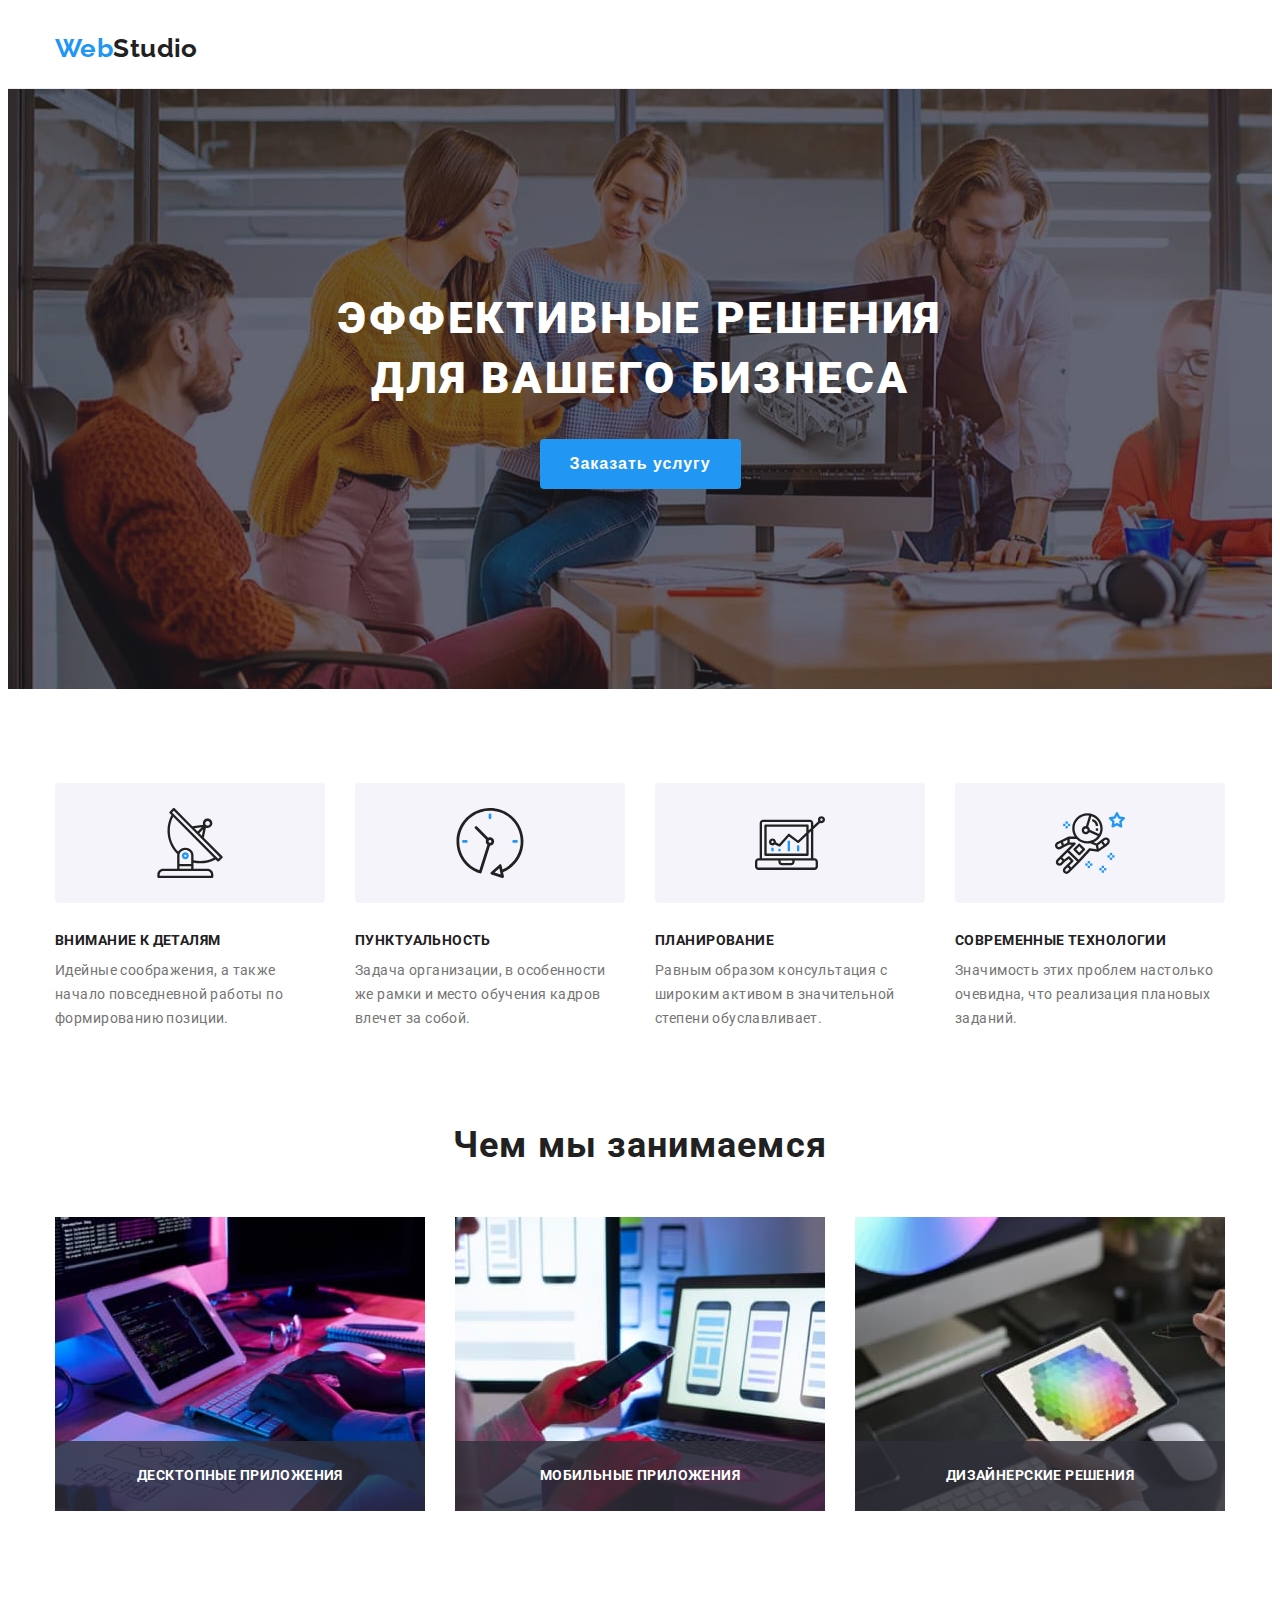
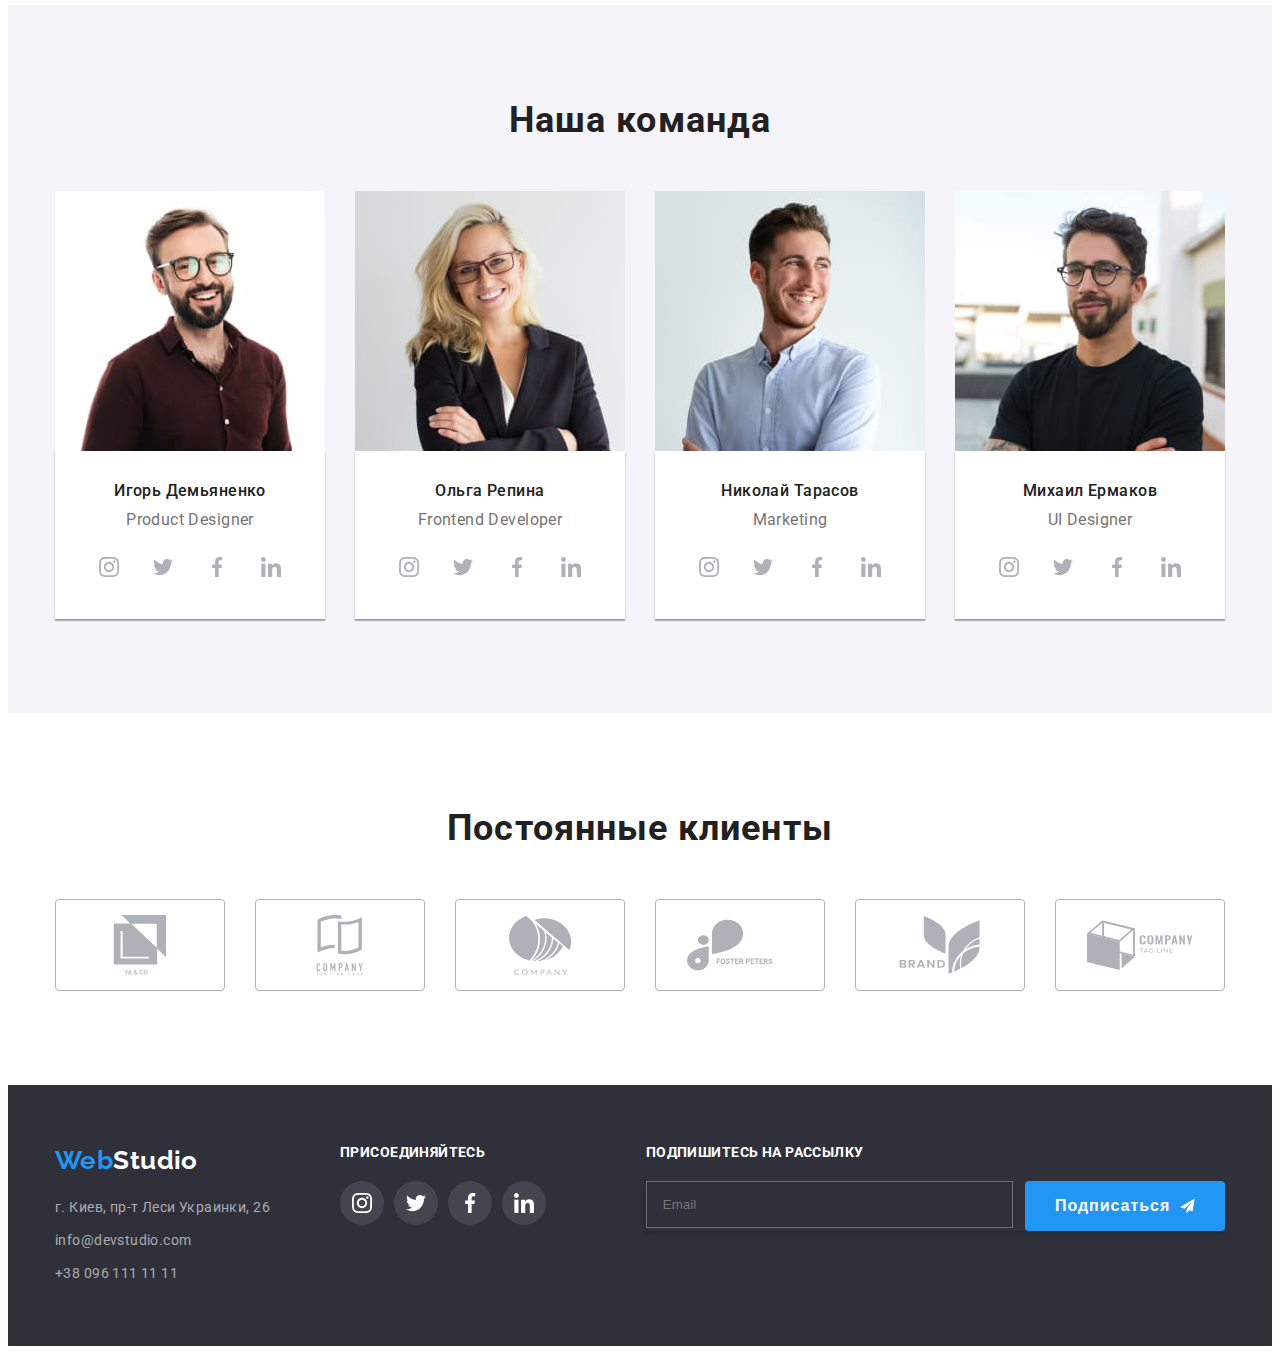
==== commit 9b7a359f: "fin 04.05.2022" ====
--- a/index.html
+++ b/index.html
@@ -239,7 +239,7 @@
           </ul>
         </div>
       </section>
-      -->
+
       <!-- service end-->
       <!-- team start -->
       <section class="section team">
@@ -268,10 +268,10 @@
                     ./images/team/demianenko-450.jpg    1x,
                     ./images/team/demianenko-450@2x.jpg 2x
                   "
-                  media="(min-width: 480px)"
-                />
-
-                <img src="./images/demianenko.jpg" alt="Игорь Демьяненко" />
+                  media="(max-width: 767px)"
+                />
+
+                <img src="./images/demianenko-450.jpg" alt="Игорь Демьяненко" />
               </picture>
               <div class="team-content">
                 <h3 class="team-title">Игорь Демьяненко</h3>
@@ -350,10 +350,10 @@
                     ./images/team/repina-450.jpg    1x,
                     ./images/team/repina-450@2x.jpg 2x
                   "
-                  media="(min-width: 480px)"
-                />
-
-                <img src="./images/repina.jpg" alt="Ольга Репина" />
+                  media="(max-width: 767px)"
+                />
+
+                <img src="./images/repina-450.jpg" alt="Ольга Репина" />
               </picture>
               <div class="team-content">
                 <h3 class="team-title">Ольга Репина</h3>
@@ -432,10 +432,10 @@
                     ./images/team/tarasov-450.jpg    1x,
                     ./images/team/tarasov-450@2x.jpg 2x
                   "
-                  media="(min-width: 480px)"
-                />
-
-                <img src="./images/tarasov.jpg" alt="Николай Тарасов" />
+                  media="(max-width: 767px)"
+                />
+
+                <img src="./images/tarasov-450.jpg" alt="Николай Тарасов" />
               </picture>
               <div class="team-content">
                 <h3 class="team-title">Николай Тарасов</h3>
@@ -514,9 +514,9 @@
                     ./images/team/ermakov-450.jpg    1x,
                     ./images/team/ermakov-450@2x.jpg 2x
                   "
-                  media="(min-width: 480px)"
-                />
-                <img src="./images/ermakov.jpg" alt="Михаил Ермаков" />
+                  media="(max-width: 767px)"
+                />
+                <img src="./images/ermakov-450.jpg" alt="Михаил Ермаков" />
               </picture>
 
               <div class="team-content">
@@ -839,10 +839,12 @@
               required
             />
             <label for="polici-checkbox" class="contact-form__checkbox__label"
-              >Соглашаюсь с рассылкой и принимаю &nbsp;<a
-                class="contact-form__checkbox__link"
-                href=""
-                >Условия договора</a
+              ><span>
+                Соглашаюсь с рассылкой и принимаю &nbsp;<a
+                  class="contact-form__checkbox__link"
+                  href=""
+                  >Условия договора</a
+                ></span
               >
             </label>
           </div>
--- a/css/main.min.css
+++ b/css/main.min.css
@@ -1,2 +1,2 @@
-:root{--primary-title-color: #212121;--secondary-text-color: #757575;--accent-color: #2196f3;--secondary-accent-color: #ffffff;--secondary-background-color: #f5f4fa;--footer-background-color: #2f303a;--primary-color: rgba(255, 255, 255, 1);--card-item: 4;--client-link: #afb1b8;--footer-accent-background-color: rgba(255, 255, 255, 0.1);--transition: 250ms cubic-bezier(0.4, 0, 0.2, 1);--border-contact-form: rgba(33, 33, 33, 0.2);--hero-gradient: rgba(47, 48, 58, 0.4), rgba(47, 48, 58, 0.4)}.visually-hidden{position:absolute;width:1px;height:1px;margin:-1px;border:0;padding:0;white-space:nowrap;clip-path:inset(100%);clip:rect(0 0 0 0);overflow:hidden}html{box-sizing:border-box}*,*::before,*::after{box-sizing:border-box}body{color:var(--secondary-text-color);font-family:Roboto, sans-serif;font-size:14px;line-height:1.71;letter-spacing:0.03em}h1,h2,h3,p{margin-top:0;margin-bottom:0}ul{margin-top:0;margin-bottom:0;padding-left:0}img{display:block;max-width:100%;height:auto}.list{list-style:none}.link{text-decoration:none}address{font-style:normal}.container{padding-left:15px;padding-right:15px;margin-left:auto;margin-right:auto;border-color:1px solid 0}@media (min-width: 480px){.container{width:480px}}@media (min-width: 768px){.container{width:768px}}@media (min-width: 1200px){.container{width:1200px}}.logo{display:flex;align-items:center;font-family:Raleway, sans-serif;font-weight:700;font-size:24px;line-height:1.17;color:var(--accent-color)}@media screen and (min-width: 1200px){.logo{font-size:26px;line-height:1.19}}.logo__black{color:var(--primary-title-color)}.logo__white{color:var(--secondary-accent-color)}.section{padding-top:94px;padding-bottom:94px}.section-title{text-align:center;margin-bottom:50px;font-weight:700;font-size:36px;line-height:1.17;letter-spacing:0.03em;color:var(--primary-title-color)}.hero-button{min-width:200px;padding-top:10px;padding-bottom:10px;padding-left:30px;padding-right:30px;border-radius:4px;cursor:pointer;font-weight:700;font-size:16px;line-height:1.88;border:none;letter-spacing:0.06em;background:var(--accent-color);color:var(--secondary-accent-color);transition:background-color var(--transition)}.hero-button:hover,.hero-button:focus{background-color:#188ce8}.card-set{display:flex;flex-wrap:wrap;margin-left:-30px;margin-top:-30px}.card-item{flex-basis:calc(100% / var(--card-item) - 30px);margin-left:30px;margin-top:30px}.backdrop{position:fixed;top:0;left:0;width:100%;height:100%;background-color:rgba(0,0,0,0.2);opacity:1;transition:opacity var(--transition)}.backdrop.is-hidden{opacity:0;visibility:hidden;pointer-events:none}.backdrop.is-hidden .modal{transform:translate(-50%, -50%) scale(1.25)}.modal{position:absolute;top:50%;left:50%;padding:40px;width:450px;min-height:609px;max-width:450px;border-radius:4px;background-color:var(--secondary-accent-color);box-shadow:0px 2px 1px rgba(0,0,0,0.2),0px 1px 1px rgba(0,0,0,0.14),0px 1px 3px rgba(0,0,0,0.12);transform:translate(-50%, -50%) scale(1);transition:transform var(--transition)}@media (min-width: 1200px){.modal{min-height:581px;max-width:528px;width:100%}}.modal-invitation{display:block;margin-bottom:12px;font-weight:700;font-size:20px;line-height:1.5;text-align:center;color:var(--primary-title-color)}@media (min-width: 1200px){.modal-invitation{line-height:1.17}}.contact-form__field{display:block}.contact-form__field:not(:last-child){margin-bottom:10px}.contact-information{font-size:12px;line-height:1.16;letter-spacing:0.01em}.contact-form__input{width:100%;height:40px;padding-left:42px;border:1px solid var(--border-contact-form);border-radius:4px;transition:border var(--transition)}.contact-form__input:hover,.contact-form__input:focus{outline:none;border-color:var(--accent-color)}.contact-icon{position:absolute;top:50%;left:12px;transform:translateY(-50%);transition:fill var(--transition)}.contact-form__input:hover+.contact-icon,.contact-form__input:focus+.contact-icon{fill:var(--accent-color)}.contack-form__input__wraper{position:relative;display:block;margin-top:4px}.contact-form__list{margin-bottom:20px}.contact-form__message{width:100%;height:120px;padding-left:16px;padding-right:16px;padding-top:12px;padding-bottom:12px;resize:none;border:1px solid var(--border-contact-form);border-radius:4px;transition:border-color var(--transition)}.contact-form__message::placeholder{color:rgba(117,117,117,0.5)}.contact-form__message:hover,.contact-form__message:focus{outline:none;border-color:var(--accent-color)}.contact-form__checkbox__label{display:flex;justify-content:center;align-items:center;font-size:12px;line-height:1.17;margin-bottom:30px}@media (min-width: 1200px){.contact-form__checkbox__label{font-size:14px;line-height:1.71}}.contact-form__checkbox__label::before{display:inline-flex;content:"";width:16px;height:15px;margin-right:10px;border:1px solid var(--primary-title-color);cursor:pointer}.contact-form__checkbox:hover+.contact-form__checkbox__label::before,.contact-form__checkbox:focus+.contact-form__checkbox__label::before{border:1px solid var(--accent-color)}.contact-form__checkbox:checked+.contact-form__checkbox__label::before{outline:none;background-image:url(../images/icon-check.svg);background-position:50% 50%}.contact-form__checkbox__link{font-weight:400;color:var(--accent-color)}.contact-form__checkbox-wraper{margin-bottom:26px}.submit-button{display:block;margin:0 auto}.hero-close__btn{position:absolute;top:8px;right:8px;padding:0;display:flex;justify-content:center;align-items:center;width:30px;height:30px;border-radius:50%;border:1px solid rgba(0,0,0,0.1);background-color:transparent;cursor:pointer;transition:fill var(--transition)}.hero-close__btn:hover,.hero-close__btn:focus{fill:var(--accent-color)}.social-list__link{display:flex;align-items:center;justify-content:center;width:44px;height:44px;color:var(--client-link);background-color:var(--footer-accent-background-color);border-radius:50%;transition:color var(--transition),background-color var(--transition)}.social-list__link:hover,.social-list__link:focus{background-color:var(--accent-color);color:var(--secondary-accent-color)}.social-list__icon{fill:currentColor}.social-list{display:flex;justify-content:space-between}@media (min-width: 480px){.team-content .social-list{justify-content:center}}@media (min-width: 768px){.team-content .social-list{justify-content:center}}.social-list__item:not(:last-child){margin-right:10px}.social-list__icon{fill:currentColor}.header{border-bottom:1px solid #ececec}@media (min-width: 768px){.header .current::after{content:"";display:flex;position:absolute;bottom:-1px;width:100%;height:4px;border-radius:2px;background-color:#2196f3}}@media (max-width: 767.98px){.header .logo{padding-top:16px;padding-bottom:16px}}@media (min-width: 768px){.header .logo{margin-right:88px}}@media (min-width: 1200px){.header .logo{margin-right:93px}}.header-container{display:flex;position:relative;align-items:center}.nav{display:flex}@media (max-width: 767.98px){.navigation{margin-top:48px}}.site-nav{display:flex;color:var(--primary-title-color)}.site-nav .link.current{color:var(--accent-color)}@media (max-width: 767.98px){.site-nav{flex-direction:column}.site-nav .item:not(:last-child){margin-bottom:32px}}@media (min-width: 768px){.site-nav .header-link{padding-bottom:32px;padding-top:32px}.site-nav .item:not(:last-child){margin-right:50px}}.header-link{display:flex;align-items:center;position:relative;font-weight:500;line-height:1.14;letter-spacing:0.02em;color:var(--secondary-text-colo);transition:color var(--transition)}.header-link:hover,.header-link:focus{color:var(--accent-color)}@media (max-width: 767.98px){.header-link{font-size:40px;padding-left:40px}}@media (min-width: 768px){.header-link{font-size:14px}}@media (max-width: 767.98px){.auth{margin-top:302px}.auth-social__list{display:flex;justify-content:flex-start;margin-left:40px;margin-top:64px;margin-bottom:48px}.auth-social__item:not(:last-child):after{content:"";display:block;position:absolute;top:0;right:-10px;width:1px;height:22px;border:1px solid var(--border-contact-form)}.auth-list__link{font-size:18px;font-weight:500;line-height:1.22;letter-spacing:0.02em;color:var(--accent-color)}}@media (min-width: 768px){.auth{margin-top:21px;margin-bottom:21px}.auth-social__list{display:none}}.auth-social__item{display:flex;position:relative;align-items:center;justify-content:center;margin-right:20px}.auth-nav{margin-left:auto;transition:fill var(--transition),color var(--transition)}.auth-nav .header-link{font-size:34px}.auth-nav .item:not(:last-child){margin-bottom:32px}@media (max-width: 767.98px){.auth-nav .item:not(:last-child){margin-top:32px}.auth-nav .item:first-child .header-link{font-size:24px;font-weight:500;line-height:1.17;letter-spacing:0.02em}.auth-nav .header-tel{color:var(--accent-color)}.auth-nav .item:last-child .header-container{font-size:34px;font-weight:500;line-height:1.18;letter-spacing:0.02em;color:var(--accent-color);margin-bottom:32px}}@media (min-width: 768px){.auth-nav .header-link{font-size:12px}.auth-nav .item:not(:last-child){margin-bottom:10px}}@media (min-width: 1200px){.auth-nav .item:not(:last-child){margin-right:50px;margin-bottom:0px}}@media (min-width: 1200px){.auth-nav{display:flex;margin-left:auto}.auth-nav .header-link{font-size:14px}}.auth-nav .header-link__icon{fill:currentColor;margin-right:10px}@media (max-width: 767.98px){.auth-nav .header-link__icon{display:none}}@media (min-width: 1200px){.auth-nav .header-link__icon{margin-right:10px}}@media (max-width: 767.98px){.auth-nav{flex-direction:column-reverse;display:flex}}.mobile-menu{display:inline-flex;justify-content:flex-end;z-index:50;margin:0;padding:0;width:100%;border:none;background-color:transparent}.mobile-menu:hover,.mobile-menu:focus{color:var(--accent-color)}@media (min-width: 768px){.mobile-menu{display:none}}.mobile-menu .icon-close{display:none}.mobile-menu.is-open .icon-close{display:block}.mobile-menu.is-open .icon-menu{display:none}.mobile-menu__container{background-color:var(--secondary-accent-color);text-align:center;font-size:20px}.mobile-menu__container.is-open{display:block}@media (max-width: 767.98px){.mobile-menu__container{display:none;position:absolute;top:0;left:0;width:100%;overflow:scroll}}@media (min-width: 768px){.mobile-menu__container{display:flex;flex-grow:1;align-items:center;justify-content:space-between}}.hero{background-color:#2f303a;margin-right:auto;margin-left:auto;max-width:1600px;padding-top:200px;padding-bottom:200px;text-align:center;background-image:linear-gradient(var(--hero-gradient)),url(../../images/hero/header-480.jpg);background-size:480px, cover}@media (min-device-pixel-ratio: 2), (min-resolution: 192dpi), (min-resolution: 2dppx){.hero{background-image:linear-gradient(var(--hero-gradient)),url(../../images/hero/header-480@2x.jpg)}}@media (min-width: 768px){.hero{background-image:linear-gradient(var(--hero-gradient)),url(../../images/hero/header-768.jpg);background-size:768px, cover}}@media (min-width: 768px) and (min-device-pixel-ratio: 2), (min-width: 768px) and (min-resolution: 192dpi), (min-width: 768px) and (min-resolution: 2dppx){.hero{background-image:linear-gradient(var(--hero-gradient)),url(../../images/hero/header-768@2x.jpg)}}@media (min-width: 1200px){.hero{background-image:linear-gradient(var(--hero-gradient)),url(../../images/hero/header-1200.jpg);background-size:1200px, cover}}@media (min-width: 1200px) and (min-device-pixel-ratio: 2), (min-width: 1200px) and (min-resolution: 192dpi), (min-width: 1200px) and (min-resolution: 2dppx){.hero{background-image:linear-gradient(var(--hero-gradient)),url(../../images/hero/header-1200@2x.jpg)}}.hero-title{max-width:696px;margin-bottom:30px;margin-left:auto;margin-right:auto;font-weight:900;font-size:44px;line-height:1.36;text-align:center;letter-spacing:0.06em;text-transform:uppercase;color:var(--secondary-accent-color)}.quality{padding-bottom:0}.feature-list{--card-item: 1}@media (min-width: 768px){.feature-list{--card-item: 2}}@media (min-width: 1200px){.feature-list{--card-item: 4}}.qualiti-item{display:flex;height:120px;border-radius:4px;justify-content:center;align-items:center;background-color:var(--secondary-background-color);margin-bottom:30px;text-align:center}.quality-title{margin-bottom:10px;font-weight:700;font-size:14px;line-height:1.14;text-transform:uppercase;color:var(--primary-title-color)}@media screen and (max-width: 1199px){.service{display:none}}.service-card{position:relative}.service-icon{position:relative}.service-thumb{position:absolute;display:flex;bottom:0;width:100%;height:70px;justify-content:center;align-items:center;font-weight:700;line-height:1.17;color:var(--primary-color);background-color:rgba(47,48,58,0.8)}.service-list{--card-item: 3}.team{background:var(--secondary-background-color)}.team-card{flex-wrap:wrap;text-align:center;flex-basis:calc((100% - 120px) / 4);margin-left:30px;margin-top:30px}.team-list{--card-item: 1}@media (min-width: 768px){.team-list{--card-item: 2}}@media (min-width: 1200px){.team-list{--card-item: 4}}.team-title{margin-bottom:10px;font-weight:500;font-size:16px;line-height:1.19;color:var(--primary-title-color)}.team-content{text-align:center;padding-top:30px;padding-bottom:30px;padding-left:32px;padding-right:32px;background-color:var(--secondary-accent-color);box-shadow:0px 2px 1px rgba(0,0,0,0.2),0px 1px 1px rgba(0,0,0,0.14),0px 1px 3px rgba(0,0,0,0.12)}.team-text{font-size:16px;line-height:1.19;margin-bottom:16px}.client-list{--card-item: 6;display:flex;align-items:center;justify-content:center}.client-link{outline:none;display:flex;width:170px;height:92px;color:var(--client-link);border:1px solid currentColor;border-radius:4px;justify-content:center;align-items:center;transition:color var(--transition)}.client-link:hover,.client-link:focus{border:1px solid var(--accent-color)}.client-link__icon{fill:currentColor}.client-link:hover .client-link__icon,.client-link:focus .client-link__icon{fill:var(--accent-color)}.footer{padding-top:60px;padding-bottom:60px;background:var(--footer-background-color)}.footer .social-list__link{color:var(--secondary-accent-color)}.footer .logo{margin-bottom:20px}.footer-content{display:flex;flex-direction:column}@media (max-width: 767.98px){.footer-content{align-items:center}}@media screen and (min-width: 480px) and (max-width: 1199px){.footer-content .footer-item .logo{justify-content:center}}@media (min-width: 1200px){.footer-content{flex-direction:row}}.footer-item{margin-left:auto;margin-right:auto;text-align:center}.footer-item:last-child{margin-left:auto}@media (min-width: 1200px){.footer-item{margin-right:0}.footer-item:not(:last-child){margin-right:70px}}.footer-item__logo{margin-bottom:60px}@media (min-width: 768px){.footer-item__logo{margin-right:60px}}@media (min-width: 1200px){.footer-item__logo{margin-bottom:0}}.footer-item__social{margin-bottom:60px}.footer-item__join{display:flex;flex-direction:column}.adress{font-style:normal;color:var(--secondary-accent-color)}@media (min-width: 1200px){.nav-footer{text-align:justify}}.nav-footer .link{color:rgba(255,255,255,0.6);transition:color var(--transition)}.nav-footer .link:hover,.nav-footer .link:focus{color:var(--secondary-accent-color)}.nav-footer__item:not(:last-child){margin-bottom:8px}@media (min-width: 1200px){.nav-footer__item:not(:last-child){margin-bottom:9px}}@media (min-width: 768px){.footer-social{display:flex}}.footer.social-list__link{color:var(--secondary-accent-color)}.social-send__button{margin-left:10px;fill:currentColor}.social-subscription{display:flex;flex-direction:column;border-radius:4px;min-width:358px;font-size:16px}@media (min-width: 1200px){.social-subscription{box-shadow:0px 4px 4px rgba(0,0,0,0.15);flex-direction:row}}.mail-subscription{border:1px solid rgba(255,255,255,0.3);margin-bottom:20px;transition:border var(--transition)}.mail-subscription:hover,.mail-subscription:focus{outline:none;border-color:var(--accent-color)}@media (min-width: 1200px){.mail-subscription{margin-right:12px;margin-bottom:0}}.mail{min-width:450px;padding-top:15px;padding-bottom:15px;padding-left:16px;border:none;outline:none;background-color:transparent;color:var(--secondary-accent-color)}@media (min-width: 1200px){.mail{min-width:358px}}.send-button{display:flex;padding-left:0;padding-right:0;justify-content:center;align-items:center;border:none;cursor:pointer}@media screen and (min-width: 480px) and (max-width: 1199px){.send-button{margin-left:auto;margin-right:auto}}@media (min-width: 1200px){.send-button{display:flex;padding-left:0;padding-right:0;justify-content:center;align-items:center}.hero-button{min-width:200px;padding-top:10px;padding-bottom:10px;padding-left:30px;padding-right:30px;border-radius:4px;cursor:pointer;font-weight:700;font-size:16px;line-height:1.88;border:none;letter-spacing:0.06em;background:var(--accent-color);color:var(--secondary-accent-color);transition:background-color var(--transition)}}.join{margin-left:70px}.join-title{display:block;margin-bottom:20px;font-weight:700;font-size:14px;line-height:1.14;letter-spacing:0.03em;text-transform:uppercase;color:var(--secondary-accent-color)}@media (min-width: 1200px){.join-title{text-align:justify}}.join-list__link{display:flex;align-items:center;justify-content:center;width:44px;height:44px;background-color:rgba(255,255,255,0.1);border-radius:50%;transition:background-color var(--transition)}.join-list__link:hover,.join-list__link:focus{background-color:var(--accent-color)}.join-list__icon{fill:var(--secondary-accent-color)}.join-list-link:hover .join-list__icon,.join-list-link:focus .join-list__icon{background-color:var(--accent-color)}.join-list__item:not(:last-child){margin-right:10px}.join-list{display:flex;justify-content:space-between}.join-subscription{margin-left:auto}.buttons-list{display:flex;justify-content:center;margin-bottom:50px}.buttons-list .current{background-color:var(--accent-color);color:var(--secondary-accent-color);box-shadow:0px 2px 2px rgba(0,0,0,0.12),0px 1px 2px rgba(0,0,0,0.08),0px 3px 1px rgba(0,0,0,0.1)}.button-item:not(:last-child){margin-right:8px}.button{padding:6px 22px;border-radius:4px;border-color:transparent;font-weight:500;font-size:16px;line-height:1.62;letter-spacing:0.03em;color:var(--primary-title-color);cursor:pointer;background:var(--secondary-background-color);transition:color var(--transition),background-color var(--transition),box-shadow var(--transition)}.button:hover,.button:focus{background-color:var(--accent-color);color:var(--secondary-accent-color);box-shadow:0px 2px 2px rgba(0,0,0,0.12),0px 1px 2px rgba(0,0,0,0.08),0px 3px 1px rgba(0,0,0,0.1)}.work-list{--card-item: 3}.work-list__item{display:flex;flex-direction:column;transition:box-shadow var(--transition)}.work-list__item:hover,.work-list__item:focus{box-shadow:1px 4px 6px rgba(0,0,0,0.16),0px 4px 4px rgba(0,0,0,0.06),0px 1px 1px rgba(0,0,0,0.12)}.product{position:relative;overflow:hidden}.product-overlay{display:inline-block;position:absolute;top:0;left:0;width:100%;height:100%;background-color:rgba(33,150,243,0.9);transform:translateY(100%);transition:transform var(--transition)}.work-list__item:hover .product-overlay,.work-list__item:focus .product-overlay{transform:translateY(0)}.product-thumb{position:absolute;width:322px;height:168px;display:flex;top:50%;left:50%;transform:translate(-50%, -50%);opacity:1;font-family:roboto;font-weight:400;font-size:18px;line-height:1.55;letter-spacing:0.03em;color:#fff}.work-title{margin-bottom:4px;font-weight:700;font-size:18px;line-height:2;color:var(--primary-title-color)}.work-content{padding:20px 24px;border:1px solid #eeeeee;border-top:none}.work-text{font-weight:400;font-size:16px;line-height:1.88;letter-spacing:0.03em;color:var(--secondary-text-color)}
+:root{--primary-title-color: #212121;--secondary-text-color: #757575;--accent-color: #2196f3;--secondary-accent-color: #ffffff;--secondary-background-color: #f5f4fa;--footer-background-color: #2f303a;--primary-color: rgba(255, 255, 255, 1);--card-item: 4;--client-link: #afb1b8;--footer-accent-background-color: rgba(255, 255, 255, 0.1);--transition: 250ms cubic-bezier(0.4, 0, 0.2, 1);--border-contact-form: rgba(33, 33, 33, 0.2);--hero-gradient: rgba(47, 48, 58, 0.4), rgba(47, 48, 58, 0.4)}.visually-hidden{position:absolute;width:1px;height:1px;margin:-1px;border:0;padding:0;white-space:nowrap;clip-path:inset(100%);clip:rect(0 0 0 0);overflow:hidden}html{box-sizing:border-box}*,*::before,*::after{box-sizing:border-box}body{color:var(--secondary-text-color);font-family:Roboto, sans-serif;font-size:14px;line-height:1.71;letter-spacing:0.03em}h1,h2,h3,p{margin-top:0;margin-bottom:0}ul{margin-top:0;margin-bottom:0;padding-left:0}img{display:block;max-width:100%;height:auto}.list{list-style:none}.link{text-decoration:none}address{font-style:normal}.container{padding-left:15px;padding-right:15px;margin-left:auto;margin-right:auto;border-color:1px solid 0}@media (min-width: 480px){.container{width:480px}}@media (min-width: 768px){.container{width:768px}}@media (min-width: 1200px){.container{width:1200px}}.logo{display:flex;align-items:center;font-family:Raleway, sans-serif;font-weight:700;font-size:24px;line-height:1.17;color:var(--accent-color)}@media screen and (min-width: 1200px){.logo{font-size:26px;line-height:1.19}}.logo__black{color:var(--primary-title-color)}.logo__white{color:var(--secondary-accent-color)}.section{padding-top:94px;padding-bottom:94px}.section-title{text-align:center;margin-bottom:50px;font-weight:700;font-size:36px;line-height:1.17;letter-spacing:0.03em;color:var(--primary-title-color)}.hero-button{min-width:200px;padding-top:10px;padding-bottom:10px;padding-left:30px;padding-right:30px;border-radius:4px;cursor:pointer;font-weight:700;font-size:16px;line-height:1.88;border:none;letter-spacing:0.06em;background:var(--accent-color);color:var(--secondary-accent-color);transition:background-color var(--transition)}.hero-button:hover,.hero-button:focus{background-color:#188ce8}.card-set{display:flex;flex-wrap:wrap;margin-left:-30px;margin-top:-30px}.card-item{flex-basis:calc(100% / var(--card-item) - 30px);margin-left:30px;margin-top:30px}.backdrop{position:fixed;top:0;left:0;width:100%;height:100%;z-index:65;background-color:rgba(0,0,0,0.2);opacity:1;transition:opacity var(--transition)}.backdrop.is-hidden{opacity:0;visibility:hidden;pointer-events:none}.backdrop.is-hidden .modal{transform:translate(-50%, -50%) scale(1.25)}.modal{position:absolute;top:50%;left:50%;padding:40px;width:100%;min-height:609px;max-width:450px;border-radius:4px;background-color:var(--secondary-accent-color);box-shadow:0px 2px 1px rgba(0,0,0,0.2),0px 1px 1px rgba(0,0,0,0.14),0px 1px 3px rgba(0,0,0,0.12);transform:translate(-50%, -50%) scale(1);transition:transform var(--transition)}@media (min-width: 1200px){.modal{min-height:581px;max-width:528px;width:100%}}.modal-invitation{display:block;margin-bottom:12px;font-weight:700;font-size:20px;line-height:1.5;text-align:center;color:var(--primary-title-color)}@media (min-width: 1200px){.modal-invitation{line-height:1.17}}.contact-form__field{display:block}.contact-form__field:not(:last-child){margin-bottom:10px}.contact-information{font-size:12px;line-height:1.16;letter-spacing:0.01em}.contact-form__input{width:100%;height:40px;padding-left:42px;border:1px solid var(--border-contact-form);border-radius:4px;transition:border var(--transition)}.contact-form__input:hover,.contact-form__input:focus{outline:none;border-color:var(--accent-color)}.contact-icon{position:absolute;top:50%;left:12px;transform:translateY(-50%);transition:fill var(--transition)}.contact-form__input:hover+.contact-icon,.contact-form__input:focus+.contact-icon{fill:var(--accent-color)}.contack-form__input__wraper{position:relative;display:block;margin-top:4px}.contact-form__list{margin-bottom:20px}.contact-form__message{width:100%;height:120px;padding-left:16px;padding-right:16px;padding-top:12px;padding-bottom:12px;resize:none;border:1px solid var(--border-contact-form);border-radius:4px;transition:border-color var(--transition)}.contact-form__message::placeholder{color:rgba(117,117,117,0.5)}.contact-form__message:hover,.contact-form__message:focus{outline:none;border-color:var(--accent-color)}.contact-form__checkbox__label{display:flex;justify-content:center;align-items:center;font-size:12px;line-height:1.17;margin-bottom:30px;letter-spacing:0.03em}@media (min-width: 1200px){.contact-form__checkbox__label{font-size:14px;line-height:1.71}}.contact-form__checkbox__label::before{display:inline-flex;flex-shrink:0;content:"";width:16px;height:15px;margin-right:4px;border:1px solid var(--primary-title-color);cursor:pointer}@media (min-width: 1200px){.contact-form__checkbox__label::before{margin-right:10px}}.contact-form__checkbox:hover+.contact-form__checkbox__label::before,.contact-form__checkbox:focus+.contact-form__checkbox__label::before{border:1px solid var(--accent-color)}.contact-form__checkbox:checked+.contact-form__checkbox__label::before{outline:none;background-image:url(../images/icon-check.svg);background-position:50% 50%}.contact-form__checkbox__link{font-weight:400;color:var(--accent-color)}.contact-form__checkbox-wraper{margin-bottom:26px}.submit-button{display:block;margin:0 auto}.hero-close__btn{position:absolute;top:8px;right:8px;padding:0;display:flex;justify-content:center;align-items:center;width:30px;height:30px;border-radius:50%;border:1px solid rgba(0,0,0,0.1);background-color:transparent;cursor:pointer;transition:fill var(--transition)}.hero-close__btn:hover,.hero-close__btn:focus{fill:var(--accent-color)}.social-list__link{display:flex;align-items:center;justify-content:center;width:44px;height:44px;color:var(--client-link);background-color:var(--footer-accent-background-color);border-radius:50%;transition:color var(--transition),background-color var(--transition)}.social-list__link:hover,.social-list__link:focus{background-color:var(--accent-color);color:var(--secondary-accent-color)}.social-list__icon{fill:currentColor}.social-list{display:flex;justify-content:space-between}@media (min-width: 480px){.team-content .social-list{justify-content:center}}@media (min-width: 768px){.team-content .social-list{justify-content:center}}.social-list__item:not(:last-child){margin-right:10px}.social-list__icon{fill:currentColor}.header{border-bottom:1px solid #ececec}@media (min-width: 768px){.header .current::after{content:"";display:flex;position:absolute;bottom:-1px;width:100%;height:4px;border-radius:2px;background-color:#2196f3}}@media (max-width: 767.98px){.header .logo{padding-top:16px;padding-bottom:16px}}@media (min-width: 768px){.header .logo{margin-right:88px}}@media (min-width: 1200px){.header .logo{margin-right:93px}}.header-container{display:flex;position:relative;align-items:center}.nav{display:flex}.site-nav{display:flex;color:var(--primary-title-color)}.site-nav .link.current{color:var(--accent-color)}@media (max-width: 767.98px){.site-nav{flex-direction:column}.site-nav .item:not(:last-child){margin-bottom:32px}}@media (min-width: 768px){.site-nav .header-link{padding-bottom:32px;padding-top:32px}.site-nav .item:not(:last-child){margin-right:50px}}.header-link{display:flex;align-items:center;position:relative;font-weight:500;line-height:1.14;letter-spacing:0.02em;color:var(--secondary-text-colo);transition:color var(--transition)}.header-link:hover,.header-link:focus{color:var(--accent-color)}@media (max-width: 767.98px){.header-link{font-size:40px}}@media (min-width: 768px){.header-link{font-size:14px}}@media (max-width: 767.98px){.auth-social__list{display:flex;flex-wrap:wrap;justify-content:space-between;margin-left:-20px;margin-top:-20px;margin-bottom:48px}.auth-social__item:not(:last-child):after{content:"";display:block;position:absolute;top:0;right:-18px;width:1px;height:22px;border:1px solid var(--border-contact-form)}.auth-list__link{font-size:18px;font-weight:500;line-height:1.22;letter-spacing:0.02em;color:var(--accent-color)}}@media (min-width: 768px){.auth{margin-top:21px;margin-bottom:21px}.auth-social__list{display:none}}.auth-social__item{display:flex;position:relative;align-items:center;justify-content:center;margin-left:20px;margin-top:20px}.auth-social__item:not(:last-child){margin-right:10px}.auth-nav{margin-left:auto;transition:color var(--transition)}@media (min-width: 768px){.auth-nav{transition:fill var(--transition)}}.auth-nav .header-link{font-size:30px}@media (max-width: 767.98px){.auth-nav .item:not(:last-child){margin-top:32px}.auth-nav .item:first-child .header-link{font-size:24px;font-weight:500;line-height:1.17;letter-spacing:0.02em}.auth-nav .header-tel{color:var(--accent-color)}.auth-nav .item:last-child .header-container{font-size:34px;font-weight:500;line-height:1.18;letter-spacing:0.02em;color:var(--accent-color);margin-bottom:32px}}@media (min-width: 768px){.auth-nav .header-link{font-size:12px}.auth-nav .item:not(:last-child){margin-bottom:10px}}@media (min-width: 1200px){.auth-nav .item:not(:last-child){margin-right:50px;margin-bottom:0px}}@media (min-width: 1200px){.auth-nav{display:flex;margin-left:auto}.auth-nav .header-link{font-size:14px}}.auth-nav .header-link__icon{fill:currentColor;margin-right:10px}@media (max-width: 767.98px){.auth-nav .header-link__icon{display:none}}@media (min-width: 1200px){.auth-nav .header-link__icon{margin-right:10px}}@media (max-width: 767.98px){.auth-nav{flex-direction:column-reverse;display:flex;margin-bottom:64px}}.mobile-menu{display:inline-flex;justify-content:flex-end;z-index:50;margin:0;padding:0;width:100%;border:none;background-color:transparent}.mobile-menu:hover,.mobile-menu:focus{color:var(--accent-color)}@media (min-width: 768px){.mobile-menu{display:none}}.mobile-menu .icon-close{display:none}.mobile-menu.is-open .icon-close{display:block}.mobile-menu.is-open .icon-menu{display:none}.mobile-menu__container{background-color:var(--secondary-accent-color);padding:40px;z-index:5;text-align:center;font-size:20px;opacity:0;visibility:hidden;pointer-events:none;transition:opacity var(--transition),visibility var(--transition)}.mobile-menu__container.is-open{display:flex;opacity:1;visibility:visible;pointer-events:auto;flex-direction:column;justify-content:space-between}@media (max-width: 767.98px){.mobile-menu__container{display:none;position:absolute;top:0;left:0;height:100vh;width:100%;overflow:scroll}}@media (min-width: 768px){.mobile-menu__container{display:flex;flex-grow:1;align-items:center;justify-content:space-between;padding:0}}.hero{background-color:#2f303a;margin-right:auto;margin-left:auto;max-width:1600px;padding-top:118px;padding-bottom:118px;text-align:center;background-image:linear-gradient(var(--hero-gradient)),url(../images/hero/header-480.jpg);background-size:480px, cover}@media (min-width: 1200px){.hero{padding-top:200px;padding-bottom:200px}}@media (min-device-pixel-ratio: 2), (min-resolution: 192dpi), (min-resolution: 2dppx){.hero{background-image:linear-gradient(var(--hero-gradient)),url(../images/hero/header-480@2x.jpg)}}@media (min-width: 768px){.hero{background-image:linear-gradient(var(--hero-gradient)),url(../images/hero/header-768.jpg);background-size:768px, cover}}@media (min-width: 768px) and (min-device-pixel-ratio: 2), (min-width: 768px) and (min-resolution: 192dpi), (min-width: 768px) and (min-resolution: 2dppx){.hero{background-image:linear-gradient(var(--hero-gradient)),url(../images/hero/header-768@2x.jpg)}}@media (min-width: 1200px){.hero{background-image:linear-gradient(var(--hero-gradient)),url(../images/hero/header-1200.jpg);background-size:1200px, cover}}@media (min-width: 1200px) and (min-device-pixel-ratio: 2), (min-width: 1200px) and (min-resolution: 192dpi), (min-width: 1200px) and (min-resolution: 2dppx){.hero{background-image:linear-gradient(var(--hero-gradient)),url(../images/hero/header-1200@2x.jpg)}}.hero-title{max-width:696px;margin-bottom:30px;margin-left:auto;margin-right:auto;font-weight:900;font-size:26px;line-height:1.6;text-align:center;letter-spacing:0.06em;text-transform:uppercase;color:var(--secondary-accent-color)}@media (min-width: 1200px){.hero-title{font-size:44px;line-height:1.36}}.quality{padding-bottom:0}.feature-list{--card-item: 1}@media (min-width: 768px){.feature-list{--card-item: 2}}@media (min-width: 1200px){.feature-list{--card-item: 4}}.qualiti-item{display:flex;height:120px;border-radius:4px;justify-content:center;align-items:center;background-color:var(--secondary-background-color);margin-bottom:30px;text-align:center}.quality-title{margin-bottom:10px;font-weight:700;font-size:14px;line-height:1.14;text-transform:uppercase;color:var(--primary-title-color)}@media screen and (max-width: 1199px){.service{display:none}}.service-card{position:relative}.service-icon{position:relative}.service-thumb{position:absolute;display:flex;bottom:0;width:100%;height:70px;justify-content:center;align-items:center;font-weight:700;line-height:1.17;color:var(--primary-color);background-color:rgba(47,48,58,0.8)}.service-list{--card-item: 3}.team{background:var(--secondary-background-color)}.team-card{flex-wrap:wrap;text-align:center;flex-basis:calc((100% - 120px) / 4);margin-left:30px;margin-top:30px}.team-list{--card-item: 1}@media (min-width: 768px){.team-list{--card-item: 2}}@media (min-width: 1200px){.team-list{--card-item: 4}}.team-title{margin-bottom:10px;font-weight:500;font-size:16px;line-height:1.19;color:var(--primary-title-color)}.team-content{text-align:center;padding-top:30px;padding-bottom:30px;padding-left:32px;padding-right:32px;background-color:var(--secondary-accent-color);box-shadow:0px 2px 1px rgba(0,0,0,0.2),0px 1px 1px rgba(0,0,0,0.14),0px 1px 3px rgba(0,0,0,0.12)}.team-text{font-size:16px;line-height:1.19;margin-bottom:16px}.client-list{--card-item: 2;display:flex;align-items:center;justify-content:center}@media (min-width: 768px){.client-list{--card-item: 3}}@media (min-width: 1200px){.client-list{--card-item: 6}}.client-link{outline:none;display:flex;width:100%;height:92px;color:var(--client-link);border:1px solid currentColor;border-radius:4px;justify-content:center;align-items:center;transition:color var(--transition)}.client-link:hover,.client-link:focus{border:1px solid var(--accent-color)}.client-link__icon{fill:currentColor}.client-link:hover .client-link__icon,.client-link:focus .client-link__icon{fill:var(--accent-color)}.footer{padding-top:60px;padding-bottom:60px;background:var(--footer-background-color)}.footer .social-list__link{color:var(--secondary-accent-color)}.footer .logo{margin-bottom:20px}@media (max-width: 767.98px){.footer .logo{justify-content:center}}.footer-content{flex-direction:column}@media (max-width: 767.98px){.footer-content{align-items:center}}@media screen and (min-width: 480px) and (max-width: 1199px){.footer-content .footer-item .logo{justify-content:center}}@media (min-width: 1200px){.footer-content{display:flex;flex-direction:row}}.footer-item{margin-left:auto;margin-right:auto;text-align:center}.footer-item:last-child{margin-left:auto}@media (min-width: 1200px){.footer-item{margin-right:0}.footer-item:not(:last-child){margin-right:70px}}@media (max-width: 767.98px){.footer-item:not(:last-child){margin-bottom:60px}}.footer-item__social .social-list{justify-content:center}.footer-item__join{display:flex;flex-direction:column}.adress{font-style:normal;color:var(--secondary-accent-color)}@media (min-width: 1200px){.nav-footer{text-align:justify}}.nav-footer .link{color:rgba(255,255,255,0.6);transition:color var(--transition)}.nav-footer .link:hover,.nav-footer .link:focus{color:var(--secondary-accent-color)}.nav-footer__item:not(:last-child){margin-bottom:8px}@media (min-width: 1200px){.nav-footer__item:not(:last-child){margin-bottom:9px}}@media (min-width: 768px){.footer-social{display:flex}}.footer-social{margin-bottom:60px}@media (min-width: 1200px){.footer-social{margin-bottom:0}}.footer.social-list__link{color:var(--secondary-accent-color)}.social-send__button{margin-left:10px;fill:currentColor}.social-subscription{display:flex;flex-direction:column;border-radius:4px;font-size:16px}@media (min-width: 1200px){.social-subscription{box-shadow:0px 4px 4px rgba(0,0,0,0.15);flex-direction:row}}.mail-subscription{margin-bottom:20px}@media (min-width: 768px){.mail-subscription{margin-left:auto;margin-right:auto;max-width:450px;width:100%}}@media (min-width: 1200px){.mail-subscription{margin-right:12px;margin-bottom:0}}.mail{max-width:450px;width:100%;padding-top:15px;padding-bottom:15px;padding-left:16px;border:none;outline:none;background-color:transparent;color:var(--secondary-accent-color);border:1px solid rgba(255,255,255,0.3);transition:border var(--transition)}.mail:hover,.mail:focus{outline:none;border-color:var(--accent-color)}@media (min-width: 1200px){.mail{min-width:358px}}.send-button{display:flex;padding-left:0;padding-right:0;justify-content:center;align-items:center;border:none;cursor:pointer}@media screen and (min-width: 480px) and (max-width: 1199px){.send-button{margin-left:auto;margin-right:auto}}@media (min-width: 1200px){.send-button{display:flex;padding-left:0;padding-right:0;justify-content:center;align-items:center}.hero-button{min-width:200px;padding-top:10px;padding-bottom:10px;padding-left:30px;padding-right:30px;border-radius:4px;cursor:pointer;font-weight:700;font-size:16px;line-height:1.88;border:none;letter-spacing:0.06em;background:var(--accent-color);color:var(--secondary-accent-color);transition:background-color var(--transition)}}.join{margin-left:70px}.join-title{display:block;margin-bottom:20px;font-weight:700;font-size:14px;line-height:1.14;letter-spacing:0.03em;text-transform:uppercase;color:var(--secondary-accent-color)}@media (min-width: 1200px){.join-title{text-align:justify}}.join-list__link{display:flex;align-items:center;justify-content:center;width:44px;height:44px;background-color:rgba(255,255,255,0.1);border-radius:50%;transition:background-color var(--transition)}.join-list__link:hover,.join-list__link:focus{background-color:var(--accent-color)}.join-list__icon{fill:var(--secondary-accent-color)}.join-list-link:hover .join-list__icon,.join-list-link:focus .join-list__icon{background-color:var(--accent-color)}.join-list__item:not(:last-child){margin-right:10px}.join-list{display:flex;justify-content:space-between}.join-subscription{margin-left:auto}.buttons-list{display:flex;flex-wrap:wrap;justify-content:flex-start;margin-bottom:40px}@media (min-width: 768px){.buttons-list{margin-bottom:30px}}@media (min-width: 1200px){.buttons-list{margin-bottom:50px}}.buttons-list .current{background-color:var(--accent-color);color:var(--secondary-accent-color);box-shadow:0px 2px 2px rgba(0,0,0,0.12),0px 1px 2px rgba(0,0,0,0.08),0px 3px 1px rgba(0,0,0,0.1)}@media (min-width: 768px){.buttons-list{justify-content:center}}.button-item:not(:last-child){margin-right:8px}.button{padding:6px 22px;border-radius:4px;border-color:transparent;font-weight:500;font-size:16px;line-height:1.62;letter-spacing:0.03em;color:var(--primary-title-color);cursor:pointer;background:var(--secondary-background-color);transition:color var(--transition),background-color var(--transition),box-shadow var(--transition)}.button:hover,.button:focus{background-color:var(--accent-color);color:var(--secondary-accent-color);box-shadow:0px 2px 2px rgba(0,0,0,0.12),0px 1px 2px rgba(0,0,0,0.08),0px 3px 1px rgba(0,0,0,0.1)}.work-list{--card-item: 1}@media (min-width: 768px){.work-list{--card-item: 2}}@media (min-width: 1200px){.work-list{--card-item: 3}}.work-list__item{display:flex;flex-direction:column;transition:box-shadow var(--transition)}.work-list__item:hover,.work-list__item:focus{box-shadow:1px 4px 6px rgba(0,0,0,0.16),0px 4px 4px rgba(0,0,0,0.06),0px 1px 1px rgba(0,0,0,0.12)}.product{position:relative;overflow:hidden}.product-overlay{display:inline-block;position:absolute;top:0;left:0;width:100%;height:100%;background-color:rgba(33,150,243,0.9);transform:translateY(100%);transition:transform var(--transition)}.work-list__item:hover .product-overlay,.work-list__item:focus .product-overlay{transform:translateY(0)}.product-thumb{position:absolute;width:322px;height:168px;display:flex;top:50%;left:50%;transform:translate(-50%, -50%);opacity:1;font-family:roboto;font-weight:400;font-size:18px;line-height:1.55;letter-spacing:0.03em;color:#fff}.work-title{margin-bottom:4px;font-weight:700;font-size:18px;line-height:2;color:var(--primary-title-color)}.work-content{padding:20px 24px;border:1px solid #eeeeee;border-top:none}.work-text{font-weight:400;font-size:16px;line-height:1.88;letter-spacing:0.03em;color:var(--secondary-text-color)}
 /*# sourceMappingURL=main.min.css.map */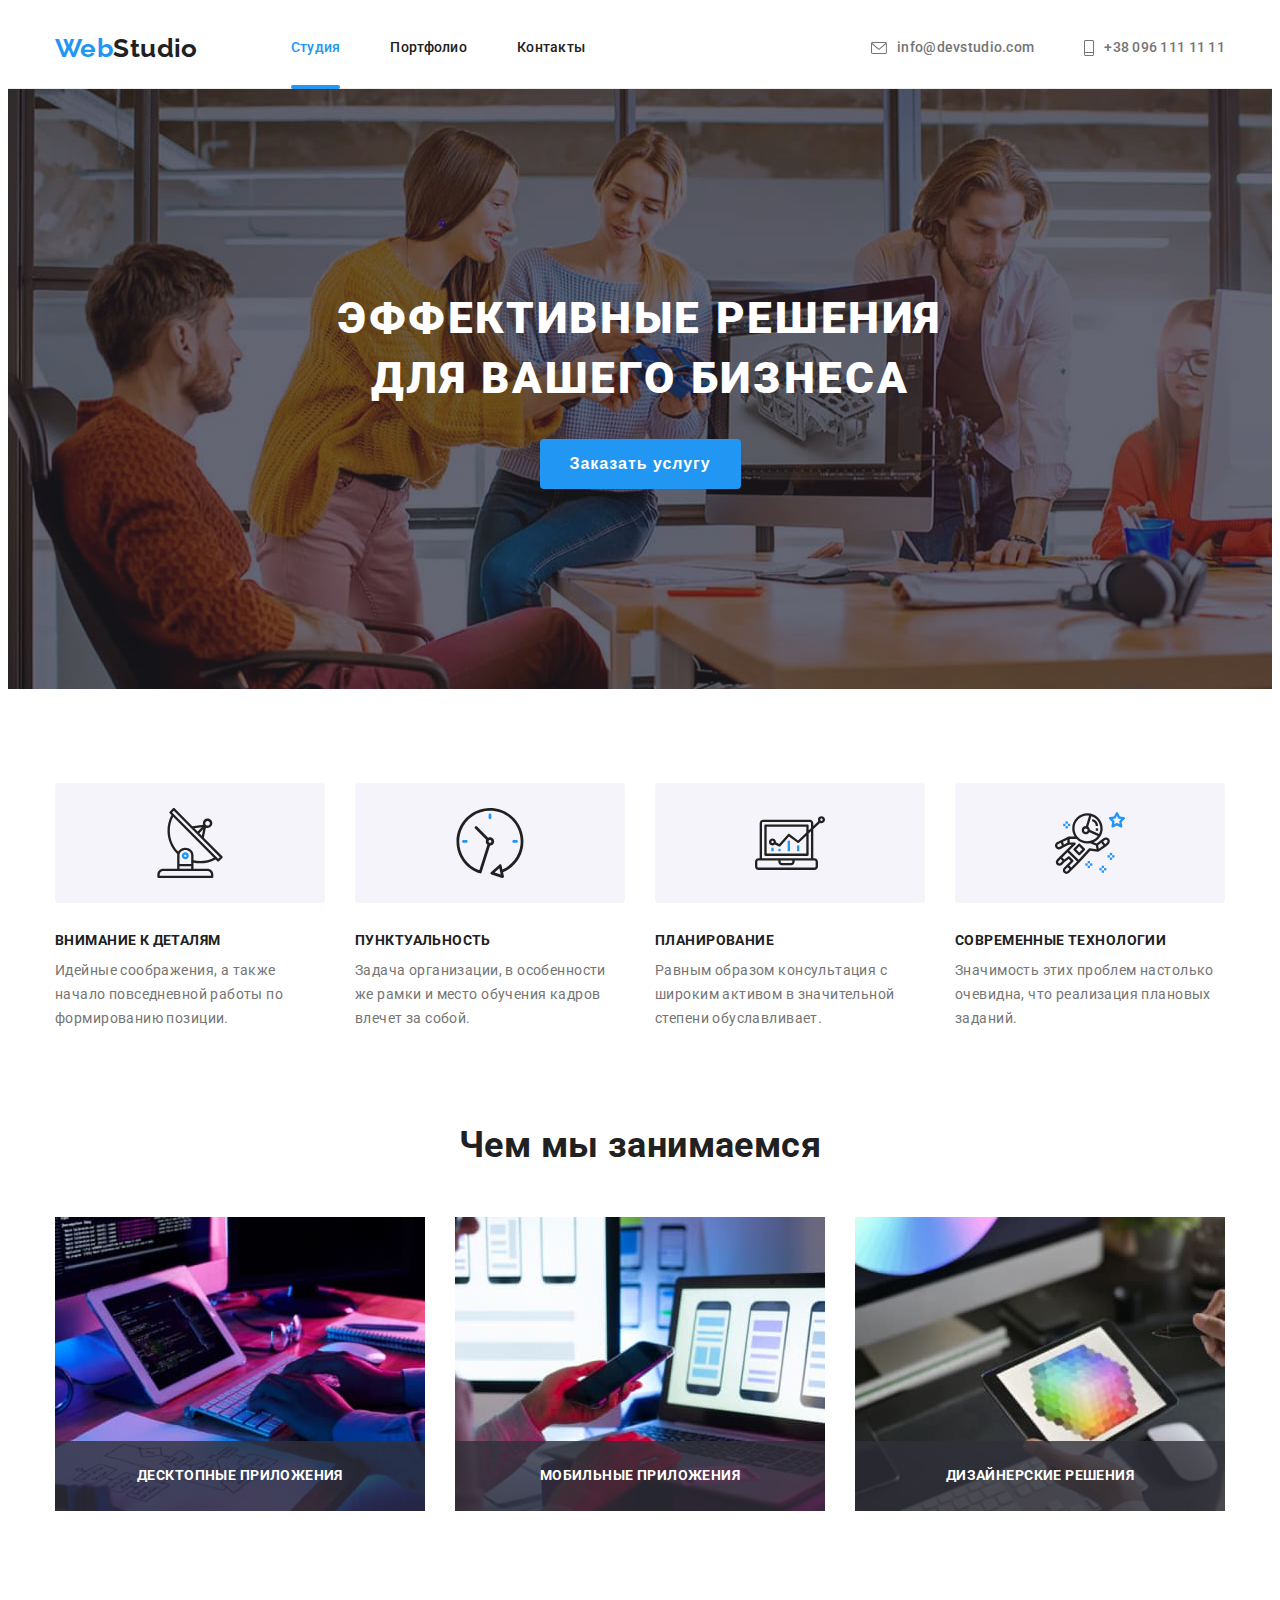
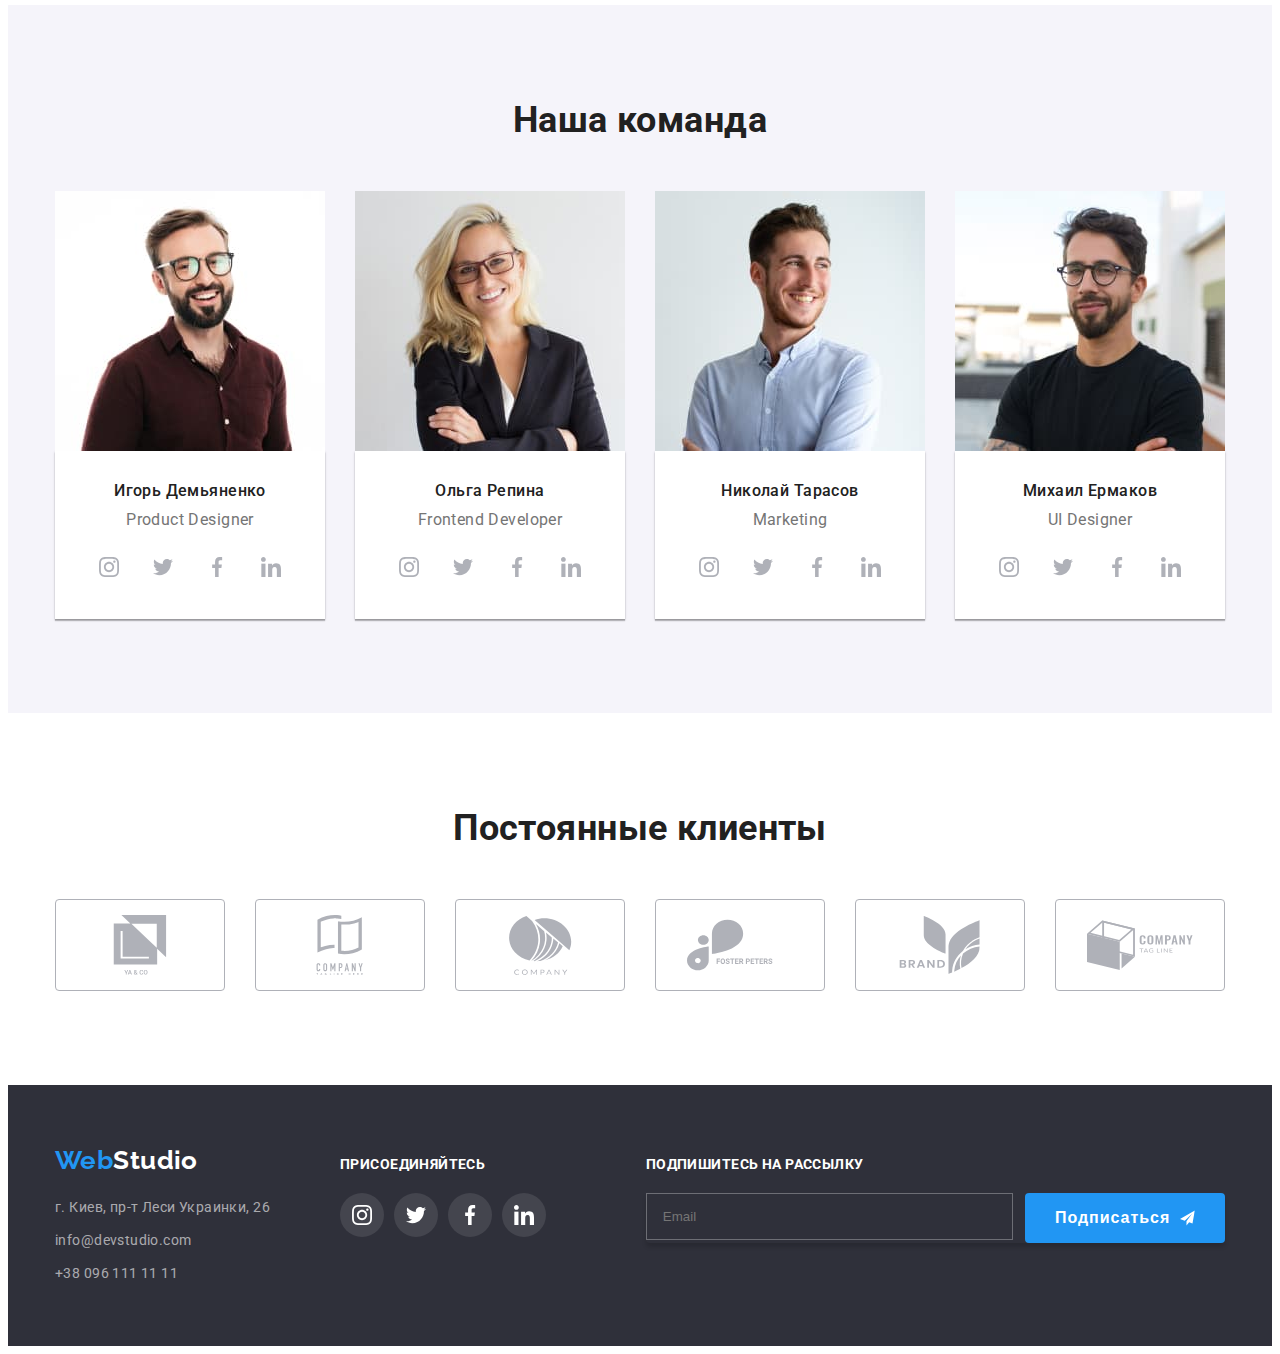
==== commit 24805ddf: "finish 05.05.2022" ====
--- a/index.html
+++ b/index.html
@@ -254,6 +254,7 @@
                     ./images/team/demianenko-270@2x.jpg 2x
                   "
                   media="(min-width: 1200px)"
+                  type="image/jpeg"
                 />
                 <source
                   srcset="
@@ -261,6 +262,7 @@
                     ./images/team/demianenko-354@2x.jpg 2x
                   "
                   media="(min-width: 768px)"
+                  type="image/jpeg"
                 />
 
                 <source
@@ -269,6 +271,7 @@
                     ./images/team/demianenko-450@2x.jpg 2x
                   "
                   media="(max-width: 767px)"
+                  type="image/jpeg"
                 />
 
                 <img src="./images/demianenko-450.jpg" alt="Игорь Демьяненко" />
@@ -335,14 +338,14 @@
                     ./images/team/repina-270.jpg    1x,
                     ./images/team/repina-270@2x.jpg 2x
                   "
-                  media="(min-width: 1200px)"
+                  media="(min-width: 1200px)" type="image/jpeg"
                 />
                 <source
                   srcset="
                     ./images/team/repina-354.jpg    1x,
                     ./images/team/repina-354@2x.jpg 2x
                   "
-                  media="(min-width: 768px)"
+                  media="(min-width: 768px)" type="image/jpeg"
                 />
 
                 <source
@@ -350,7 +353,7 @@
                     ./images/team/repina-450.jpg    1x,
                     ./images/team/repina-450@2x.jpg 2x
                   "
-                  media="(max-width: 767px)"
+                  media="(max-width: 767px)" type="image/jpeg"
                 />
 
                 <img src="./images/repina-450.jpg" alt="Ольга Репина" />
@@ -417,14 +420,14 @@
                     ./images/team/tarasov-270.jpg    1x,
                     ./images/team/tarasov-270@2x.jpg 2x
                   "
-                  media="(min-width: 1200px)"
+                  media="(min-width: 1200px)" type="image/jpeg"
                 />
                 <source
                   srcset="
                     ./images/team/tarasov-354.jpg    1x,
                     ./images/team/tarasov-354@2x.jpg 2x
                   "
-                  media="(min-width: 768px)"
+                  media="(min-width: 768px)" type="image/jpeg"
                 />
 
                 <source
@@ -432,7 +435,7 @@
                     ./images/team/tarasov-450.jpg    1x,
                     ./images/team/tarasov-450@2x.jpg 2x
                   "
-                  media="(max-width: 767px)"
+                  media="(max-width: 767px)" type="image/jpeg"
                 />
 
                 <img src="./images/tarasov-450.jpg" alt="Николай Тарасов" />
@@ -499,14 +502,14 @@
                     ./images/team/ermakov-270.jpg    1x,
                     ./images/team/ermakov-270@2x.jpg 2x
                   "
-                  media="(min-width: 1200px)"
+                  media="(min-width: 1200px)" type="image/jpeg"
                 />
                 <source
                   srcset="
                     ./images/team/ermakov-354.jpg    1x,
                     ./images/team/ermakov-354@2x.jpg 2x
                   "
-                  media="(min-width: 768px)"
+                  media="(min-width: 768px)" type="image/jpeg"
                 />
 
                 <source
@@ -514,7 +517,7 @@
                     ./images/team/ermakov-450.jpg    1x,
                     ./images/team/ermakov-450@2x.jpg 2x
                   "
-                  media="(max-width: 767px)"
+                  media="(max-width: 767px)" type="image/jpeg"
                 />
                 <img src="./images/ermakov-450.jpg" alt="Михаил Ермаков" />
               </picture>
--- a/css/main.min.css
+++ b/css/main.min.css
@@ -1,2 +1,2 @@
-:root{--primary-title-color: #212121;--secondary-text-color: #757575;--accent-color: #2196f3;--secondary-accent-color: #ffffff;--secondary-background-color: #f5f4fa;--footer-background-color: #2f303a;--primary-color: rgba(255, 255, 255, 1);--card-item: 4;--client-link: #afb1b8;--footer-accent-background-color: rgba(255, 255, 255, 0.1);--transition: 250ms cubic-bezier(0.4, 0, 0.2, 1);--border-contact-form: rgba(33, 33, 33, 0.2);--hero-gradient: rgba(47, 48, 58, 0.4), rgba(47, 48, 58, 0.4)}.visually-hidden{position:absolute;width:1px;height:1px;margin:-1px;border:0;padding:0;white-space:nowrap;clip-path:inset(100%);clip:rect(0 0 0 0);overflow:hidden}html{box-sizing:border-box}*,*::before,*::after{box-sizing:border-box}body{color:var(--secondary-text-color);font-family:Roboto, sans-serif;font-size:14px;line-height:1.71;letter-spacing:0.03em}h1,h2,h3,p{margin-top:0;margin-bottom:0}ul{margin-top:0;margin-bottom:0;padding-left:0}img{display:block;max-width:100%;height:auto}.list{list-style:none}.link{text-decoration:none}address{font-style:normal}.container{padding-left:15px;padding-right:15px;margin-left:auto;margin-right:auto;border-color:1px solid 0}@media (min-width: 480px){.container{width:480px}}@media (min-width: 768px){.container{width:768px}}@media (min-width: 1200px){.container{width:1200px}}.logo{display:flex;align-items:center;font-family:Raleway, sans-serif;font-weight:700;font-size:24px;line-height:1.17;color:var(--accent-color)}@media screen and (min-width: 1200px){.logo{font-size:26px;line-height:1.19}}.logo__black{color:var(--primary-title-color)}.logo__white{color:var(--secondary-accent-color)}.section{padding-top:94px;padding-bottom:94px}.section-title{text-align:center;margin-bottom:50px;font-weight:700;font-size:36px;line-height:1.17;letter-spacing:0.03em;color:var(--primary-title-color)}.hero-button{min-width:200px;padding-top:10px;padding-bottom:10px;padding-left:30px;padding-right:30px;border-radius:4px;cursor:pointer;font-weight:700;font-size:16px;line-height:1.88;border:none;letter-spacing:0.06em;background:var(--accent-color);color:var(--secondary-accent-color);transition:background-color var(--transition)}.hero-button:hover,.hero-button:focus{background-color:#188ce8}.card-set{display:flex;flex-wrap:wrap;margin-left:-30px;margin-top:-30px}.card-item{flex-basis:calc(100% / var(--card-item) - 30px);margin-left:30px;margin-top:30px}.backdrop{position:fixed;top:0;left:0;width:100%;height:100%;z-index:65;background-color:rgba(0,0,0,0.2);opacity:1;transition:opacity var(--transition)}.backdrop.is-hidden{opacity:0;visibility:hidden;pointer-events:none}.backdrop.is-hidden .modal{transform:translate(-50%, -50%) scale(1.25)}.modal{position:absolute;top:50%;left:50%;padding:40px;width:100%;min-height:609px;max-width:450px;border-radius:4px;background-color:var(--secondary-accent-color);box-shadow:0px 2px 1px rgba(0,0,0,0.2),0px 1px 1px rgba(0,0,0,0.14),0px 1px 3px rgba(0,0,0,0.12);transform:translate(-50%, -50%) scale(1);transition:transform var(--transition)}@media (min-width: 1200px){.modal{min-height:581px;max-width:528px;width:100%}}.modal-invitation{display:block;margin-bottom:12px;font-weight:700;font-size:20px;line-height:1.5;text-align:center;color:var(--primary-title-color)}@media (min-width: 1200px){.modal-invitation{line-height:1.17}}.contact-form__field{display:block}.contact-form__field:not(:last-child){margin-bottom:10px}.contact-information{font-size:12px;line-height:1.16;letter-spacing:0.01em}.contact-form__input{width:100%;height:40px;padding-left:42px;border:1px solid var(--border-contact-form);border-radius:4px;transition:border var(--transition)}.contact-form__input:hover,.contact-form__input:focus{outline:none;border-color:var(--accent-color)}.contact-icon{position:absolute;top:50%;left:12px;transform:translateY(-50%);transition:fill var(--transition)}.contact-form__input:hover+.contact-icon,.contact-form__input:focus+.contact-icon{fill:var(--accent-color)}.contack-form__input__wraper{position:relative;display:block;margin-top:4px}.contact-form__list{margin-bottom:20px}.contact-form__message{width:100%;height:120px;padding-left:16px;padding-right:16px;padding-top:12px;padding-bottom:12px;resize:none;border:1px solid var(--border-contact-form);border-radius:4px;transition:border-color var(--transition)}.contact-form__message::placeholder{color:rgba(117,117,117,0.5)}.contact-form__message:hover,.contact-form__message:focus{outline:none;border-color:var(--accent-color)}.contact-form__checkbox__label{display:flex;justify-content:center;align-items:center;font-size:12px;line-height:1.17;margin-bottom:30px;letter-spacing:0.03em}@media (min-width: 1200px){.contact-form__checkbox__label{font-size:14px;line-height:1.71}}.contact-form__checkbox__label::before{display:inline-flex;flex-shrink:0;content:"";width:16px;height:15px;margin-right:4px;border:1px solid var(--primary-title-color);cursor:pointer}@media (min-width: 1200px){.contact-form__checkbox__label::before{margin-right:10px}}.contact-form__checkbox:hover+.contact-form__checkbox__label::before,.contact-form__checkbox:focus+.contact-form__checkbox__label::before{border:1px solid var(--accent-color)}.contact-form__checkbox:checked+.contact-form__checkbox__label::before{outline:none;background-image:url(../images/icon-check.svg);background-position:50% 50%}.contact-form__checkbox__link{font-weight:400;color:var(--accent-color)}.contact-form__checkbox-wraper{margin-bottom:26px}.submit-button{display:block;margin:0 auto}.hero-close__btn{position:absolute;top:8px;right:8px;padding:0;display:flex;justify-content:center;align-items:center;width:30px;height:30px;border-radius:50%;border:1px solid rgba(0,0,0,0.1);background-color:transparent;cursor:pointer;transition:fill var(--transition)}.hero-close__btn:hover,.hero-close__btn:focus{fill:var(--accent-color)}.social-list__link{display:flex;align-items:center;justify-content:center;width:44px;height:44px;color:var(--client-link);background-color:var(--footer-accent-background-color);border-radius:50%;transition:color var(--transition),background-color var(--transition)}.social-list__link:hover,.social-list__link:focus{background-color:var(--accent-color);color:var(--secondary-accent-color)}.social-list__icon{fill:currentColor}.social-list{display:flex;justify-content:space-between}@media (min-width: 480px){.team-content .social-list{justify-content:center}}@media (min-width: 768px){.team-content .social-list{justify-content:center}}.social-list__item:not(:last-child){margin-right:10px}.social-list__icon{fill:currentColor}.header{border-bottom:1px solid #ececec}@media (min-width: 768px){.header .current::after{content:"";display:flex;position:absolute;bottom:-1px;width:100%;height:4px;border-radius:2px;background-color:#2196f3}}@media (max-width: 767.98px){.header .logo{padding-top:16px;padding-bottom:16px}}@media (min-width: 768px){.header .logo{margin-right:88px}}@media (min-width: 1200px){.header .logo{margin-right:93px}}.header-container{display:flex;position:relative;align-items:center}.nav{display:flex}.site-nav{display:flex;color:var(--primary-title-color)}.site-nav .link.current{color:var(--accent-color)}@media (max-width: 767.98px){.site-nav{flex-direction:column}.site-nav .item:not(:last-child){margin-bottom:32px}}@media (min-width: 768px){.site-nav .header-link{padding-bottom:32px;padding-top:32px}.site-nav .item:not(:last-child){margin-right:50px}}.header-link{display:flex;align-items:center;position:relative;font-weight:500;line-height:1.14;letter-spacing:0.02em;color:var(--secondary-text-colo);transition:color var(--transition)}.header-link:hover,.header-link:focus{color:var(--accent-color)}@media (max-width: 767.98px){.header-link{font-size:40px}}@media (min-width: 768px){.header-link{font-size:14px}}@media (max-width: 767.98px){.auth-social__list{display:flex;flex-wrap:wrap;justify-content:space-between;margin-left:-20px;margin-top:-20px;margin-bottom:48px}.auth-social__item:not(:last-child):after{content:"";display:block;position:absolute;top:0;right:-18px;width:1px;height:22px;border:1px solid var(--border-contact-form)}.auth-list__link{font-size:18px;font-weight:500;line-height:1.22;letter-spacing:0.02em;color:var(--accent-color)}}@media (min-width: 768px){.auth{margin-top:21px;margin-bottom:21px}.auth-social__list{display:none}}.auth-social__item{display:flex;position:relative;align-items:center;justify-content:center;margin-left:20px;margin-top:20px}.auth-social__item:not(:last-child){margin-right:10px}.auth-nav{margin-left:auto;transition:color var(--transition)}@media (min-width: 768px){.auth-nav{transition:fill var(--transition)}}.auth-nav .header-link{font-size:30px}@media (max-width: 767.98px){.auth-nav .item:not(:last-child){margin-top:32px}.auth-nav .item:first-child .header-link{font-size:24px;font-weight:500;line-height:1.17;letter-spacing:0.02em}.auth-nav .header-tel{color:var(--accent-color)}.auth-nav .item:last-child .header-container{font-size:34px;font-weight:500;line-height:1.18;letter-spacing:0.02em;color:var(--accent-color);margin-bottom:32px}}@media (min-width: 768px){.auth-nav .header-link{font-size:12px}.auth-nav .item:not(:last-child){margin-bottom:10px}}@media (min-width: 1200px){.auth-nav .item:not(:last-child){margin-right:50px;margin-bottom:0px}}@media (min-width: 1200px){.auth-nav{display:flex;margin-left:auto}.auth-nav .header-link{font-size:14px}}.auth-nav .header-link__icon{fill:currentColor;margin-right:10px}@media (max-width: 767.98px){.auth-nav .header-link__icon{display:none}}@media (min-width: 1200px){.auth-nav .header-link__icon{margin-right:10px}}@media (max-width: 767.98px){.auth-nav{flex-direction:column-reverse;display:flex;margin-bottom:64px}}.mobile-menu{display:inline-flex;justify-content:flex-end;z-index:50;margin:0;padding:0;width:100%;border:none;background-color:transparent}.mobile-menu:hover,.mobile-menu:focus{color:var(--accent-color)}@media (min-width: 768px){.mobile-menu{display:none}}.mobile-menu .icon-close{display:none}.mobile-menu.is-open .icon-close{display:block}.mobile-menu.is-open .icon-menu{display:none}.mobile-menu__container{background-color:var(--secondary-accent-color);padding:40px;z-index:5;text-align:center;font-size:20px;opacity:0;visibility:hidden;pointer-events:none;transition:opacity var(--transition),visibility var(--transition)}.mobile-menu__container.is-open{display:flex;opacity:1;visibility:visible;pointer-events:auto;flex-direction:column;justify-content:space-between}@media (max-width: 767.98px){.mobile-menu__container{display:none;position:absolute;top:0;left:0;height:100vh;width:100%;overflow:scroll}}@media (min-width: 768px){.mobile-menu__container{display:flex;flex-grow:1;align-items:center;justify-content:space-between;padding:0}}.hero{background-color:#2f303a;margin-right:auto;margin-left:auto;max-width:1600px;padding-top:118px;padding-bottom:118px;text-align:center;background-image:linear-gradient(var(--hero-gradient)),url(../images/hero/header-480.jpg);background-size:480px, cover}@media (min-width: 1200px){.hero{padding-top:200px;padding-bottom:200px}}@media (min-device-pixel-ratio: 2), (min-resolution: 192dpi), (min-resolution: 2dppx){.hero{background-image:linear-gradient(var(--hero-gradient)),url(../images/hero/header-480@2x.jpg)}}@media (min-width: 768px){.hero{background-image:linear-gradient(var(--hero-gradient)),url(../images/hero/header-768.jpg);background-size:768px, cover}}@media (min-width: 768px) and (min-device-pixel-ratio: 2), (min-width: 768px) and (min-resolution: 192dpi), (min-width: 768px) and (min-resolution: 2dppx){.hero{background-image:linear-gradient(var(--hero-gradient)),url(../images/hero/header-768@2x.jpg)}}@media (min-width: 1200px){.hero{background-image:linear-gradient(var(--hero-gradient)),url(../images/hero/header-1200.jpg);background-size:1200px, cover}}@media (min-width: 1200px) and (min-device-pixel-ratio: 2), (min-width: 1200px) and (min-resolution: 192dpi), (min-width: 1200px) and (min-resolution: 2dppx){.hero{background-image:linear-gradient(var(--hero-gradient)),url(../images/hero/header-1200@2x.jpg)}}.hero-title{max-width:696px;margin-bottom:30px;margin-left:auto;margin-right:auto;font-weight:900;font-size:26px;line-height:1.6;text-align:center;letter-spacing:0.06em;text-transform:uppercase;color:var(--secondary-accent-color)}@media (min-width: 1200px){.hero-title{font-size:44px;line-height:1.36}}.quality{padding-bottom:0}.feature-list{--card-item: 1}@media (min-width: 768px){.feature-list{--card-item: 2}}@media (min-width: 1200px){.feature-list{--card-item: 4}}.qualiti-item{display:flex;height:120px;border-radius:4px;justify-content:center;align-items:center;background-color:var(--secondary-background-color);margin-bottom:30px;text-align:center}.quality-title{margin-bottom:10px;font-weight:700;font-size:14px;line-height:1.14;text-transform:uppercase;color:var(--primary-title-color)}@media screen and (max-width: 1199px){.service{display:none}}.service-card{position:relative}.service-icon{position:relative}.service-thumb{position:absolute;display:flex;bottom:0;width:100%;height:70px;justify-content:center;align-items:center;font-weight:700;line-height:1.17;color:var(--primary-color);background-color:rgba(47,48,58,0.8)}.service-list{--card-item: 3}.team{background:var(--secondary-background-color)}.team-card{flex-wrap:wrap;text-align:center;flex-basis:calc((100% - 120px) / 4);margin-left:30px;margin-top:30px}.team-list{--card-item: 1}@media (min-width: 768px){.team-list{--card-item: 2}}@media (min-width: 1200px){.team-list{--card-item: 4}}.team-title{margin-bottom:10px;font-weight:500;font-size:16px;line-height:1.19;color:var(--primary-title-color)}.team-content{text-align:center;padding-top:30px;padding-bottom:30px;padding-left:32px;padding-right:32px;background-color:var(--secondary-accent-color);box-shadow:0px 2px 1px rgba(0,0,0,0.2),0px 1px 1px rgba(0,0,0,0.14),0px 1px 3px rgba(0,0,0,0.12)}.team-text{font-size:16px;line-height:1.19;margin-bottom:16px}.client-list{--card-item: 2;display:flex;align-items:center;justify-content:center}@media (min-width: 768px){.client-list{--card-item: 3}}@media (min-width: 1200px){.client-list{--card-item: 6}}.client-link{outline:none;display:flex;width:100%;height:92px;color:var(--client-link);border:1px solid currentColor;border-radius:4px;justify-content:center;align-items:center;transition:color var(--transition)}.client-link:hover,.client-link:focus{border:1px solid var(--accent-color)}.client-link__icon{fill:currentColor}.client-link:hover .client-link__icon,.client-link:focus .client-link__icon{fill:var(--accent-color)}.footer{padding-top:60px;padding-bottom:60px;background:var(--footer-background-color)}.footer .social-list__link{color:var(--secondary-accent-color)}.footer .logo{margin-bottom:20px}@media (max-width: 767.98px){.footer .logo{justify-content:center}}.footer-content{flex-direction:column}@media (max-width: 767.98px){.footer-content{align-items:center}}@media screen and (min-width: 480px) and (max-width: 1199px){.footer-content .footer-item .logo{justify-content:center}}@media (min-width: 1200px){.footer-content{display:flex;flex-direction:row}}.footer-item{margin-left:auto;margin-right:auto;text-align:center}.footer-item:last-child{margin-left:auto}@media (min-width: 1200px){.footer-item{margin-right:0}.footer-item:not(:last-child){margin-right:70px}}@media (max-width: 767.98px){.footer-item:not(:last-child){margin-bottom:60px}}.footer-item__social .social-list{justify-content:center}.footer-item__join{display:flex;flex-direction:column}.adress{font-style:normal;color:var(--secondary-accent-color)}@media (min-width: 1200px){.nav-footer{text-align:justify}}.nav-footer .link{color:rgba(255,255,255,0.6);transition:color var(--transition)}.nav-footer .link:hover,.nav-footer .link:focus{color:var(--secondary-accent-color)}.nav-footer__item:not(:last-child){margin-bottom:8px}@media (min-width: 1200px){.nav-footer__item:not(:last-child){margin-bottom:9px}}@media (min-width: 768px){.footer-social{display:flex}}.footer-social{margin-bottom:60px}@media (min-width: 1200px){.footer-social{margin-bottom:0}}.footer.social-list__link{color:var(--secondary-accent-color)}.social-send__button{margin-left:10px;fill:currentColor}.social-subscription{display:flex;flex-direction:column;border-radius:4px;font-size:16px}@media (min-width: 1200px){.social-subscription{box-shadow:0px 4px 4px rgba(0,0,0,0.15);flex-direction:row}}.mail-subscription{margin-bottom:20px}@media (min-width: 768px){.mail-subscription{margin-left:auto;margin-right:auto;max-width:450px;width:100%}}@media (min-width: 1200px){.mail-subscription{margin-right:12px;margin-bottom:0}}.mail{max-width:450px;width:100%;padding-top:15px;padding-bottom:15px;padding-left:16px;border:none;outline:none;background-color:transparent;color:var(--secondary-accent-color);border:1px solid rgba(255,255,255,0.3);transition:border var(--transition)}.mail:hover,.mail:focus{outline:none;border-color:var(--accent-color)}@media (min-width: 1200px){.mail{min-width:358px}}.send-button{display:flex;padding-left:0;padding-right:0;justify-content:center;align-items:center;border:none;cursor:pointer}@media screen and (min-width: 480px) and (max-width: 1199px){.send-button{margin-left:auto;margin-right:auto}}@media (min-width: 1200px){.send-button{display:flex;padding-left:0;padding-right:0;justify-content:center;align-items:center}.hero-button{min-width:200px;padding-top:10px;padding-bottom:10px;padding-left:30px;padding-right:30px;border-radius:4px;cursor:pointer;font-weight:700;font-size:16px;line-height:1.88;border:none;letter-spacing:0.06em;background:var(--accent-color);color:var(--secondary-accent-color);transition:background-color var(--transition)}}.join{margin-left:70px}.join-title{display:block;margin-bottom:20px;font-weight:700;font-size:14px;line-height:1.14;letter-spacing:0.03em;text-transform:uppercase;color:var(--secondary-accent-color)}@media (min-width: 1200px){.join-title{text-align:justify}}.join-list__link{display:flex;align-items:center;justify-content:center;width:44px;height:44px;background-color:rgba(255,255,255,0.1);border-radius:50%;transition:background-color var(--transition)}.join-list__link:hover,.join-list__link:focus{background-color:var(--accent-color)}.join-list__icon{fill:var(--secondary-accent-color)}.join-list-link:hover .join-list__icon,.join-list-link:focus .join-list__icon{background-color:var(--accent-color)}.join-list__item:not(:last-child){margin-right:10px}.join-list{display:flex;justify-content:space-between}.join-subscription{margin-left:auto}.buttons-list{display:flex;flex-wrap:wrap;justify-content:flex-start;margin-bottom:40px}@media (min-width: 768px){.buttons-list{margin-bottom:30px}}@media (min-width: 1200px){.buttons-list{margin-bottom:50px}}.buttons-list .current{background-color:var(--accent-color);color:var(--secondary-accent-color);box-shadow:0px 2px 2px rgba(0,0,0,0.12),0px 1px 2px rgba(0,0,0,0.08),0px 3px 1px rgba(0,0,0,0.1)}@media (min-width: 768px){.buttons-list{justify-content:center}}.button-item:not(:last-child){margin-right:8px}.button{padding:6px 22px;border-radius:4px;border-color:transparent;font-weight:500;font-size:16px;line-height:1.62;letter-spacing:0.03em;color:var(--primary-title-color);cursor:pointer;background:var(--secondary-background-color);transition:color var(--transition),background-color var(--transition),box-shadow var(--transition)}.button:hover,.button:focus{background-color:var(--accent-color);color:var(--secondary-accent-color);box-shadow:0px 2px 2px rgba(0,0,0,0.12),0px 1px 2px rgba(0,0,0,0.08),0px 3px 1px rgba(0,0,0,0.1)}.work-list{--card-item: 1}@media (min-width: 768px){.work-list{--card-item: 2}}@media (min-width: 1200px){.work-list{--card-item: 3}}.work-list__item{display:flex;flex-direction:column;transition:box-shadow var(--transition)}.work-list__item:hover,.work-list__item:focus{box-shadow:1px 4px 6px rgba(0,0,0,0.16),0px 4px 4px rgba(0,0,0,0.06),0px 1px 1px rgba(0,0,0,0.12)}.product{position:relative;overflow:hidden}.product-overlay{display:inline-block;position:absolute;top:0;left:0;width:100%;height:100%;background-color:rgba(33,150,243,0.9);transform:translateY(100%);transition:transform var(--transition)}.work-list__item:hover .product-overlay,.work-list__item:focus .product-overlay{transform:translateY(0)}.product-thumb{position:absolute;width:322px;height:168px;display:flex;top:50%;left:50%;transform:translate(-50%, -50%);opacity:1;font-family:roboto;font-weight:400;font-size:18px;line-height:1.55;letter-spacing:0.03em;color:#fff}.work-title{margin-bottom:4px;font-weight:700;font-size:18px;line-height:2;color:var(--primary-title-color)}.work-content{padding:20px 24px;border:1px solid #eeeeee;border-top:none}.work-text{font-weight:400;font-size:16px;line-height:1.88;letter-spacing:0.03em;color:var(--secondary-text-color)}
+:root{--primary-title-color: #212121;--secondary-text-color: #757575;--accent-color: #2196f3;--secondary-accent-color: #ffffff;--secondary-background-color: #f5f4fa;--footer-background-color: #2f303a;--primary-color: rgba(255, 255, 255, 1);--card-item: 4;--client-link: #afb1b8;--footer-accent-background-color: rgba(255, 255, 255, 0.1);--transition: 250ms cubic-bezier(0.4, 0, 0.2, 1);--border-contact-form: rgba(33, 33, 33, 0.2);--hero-gradient: rgba(47, 48, 58, 0.4), rgba(47, 48, 58, 0.4)}.visually-hidden{position:absolute;width:1px;height:1px;margin:-1px;border:0;padding:0;white-space:nowrap;clip-path:inset(100%);clip:rect(0 0 0 0);overflow:hidden}html{box-sizing:border-box}*,*::before,*::after{box-sizing:border-box}body{color:var(--secondary-text-color);font-family:Roboto, sans-serif;font-size:14px;line-height:1.71;letter-spacing:0.03em}h1,h2,h3,p{margin-top:0;margin-bottom:0}ul{margin-top:0;margin-bottom:0;padding-left:0}img{display:block;max-width:100%;height:auto}.list{list-style:none}.link{text-decoration:none}address{font-style:normal}.container{padding-left:15px;padding-right:15px;margin-left:auto;margin-right:auto}@media (min-width: 480px){.container{width:480px}}@media (min-width: 768px){.container{width:768px}}@media (min-width: 1200px){.container{width:1200px}}.logo{display:flex;align-items:center;font-family:Raleway, sans-serif;font-weight:700;font-size:24px;line-height:1.17;color:var(--accent-color)}@media screen and (min-width: 1200px){.logo{font-size:26px;line-height:1.19}}.logo__black{color:var(--primary-title-color)}.logo__white{color:var(--secondary-accent-color)}.section{padding-top:60px;padding-bottom:60px}@media (min-width: 1200px){.section{padding-top:94px;padding-bottom:94px}}.section-title{text-align:center;margin-bottom:30px;font-weight:700;font-size:28px;line-height:1.17;color:var(--primary-title-color)}@media (min-width: 1200px){.section-title{font-size:36px;margin-bottom:50px}}.hero-button{min-width:200px;padding-top:10px;padding-bottom:10px;padding-left:30px;padding-right:30px;border-radius:4px;cursor:pointer;font-weight:700;font-size:16px;line-height:1.88;border:none;letter-spacing:0.06em;background:var(--accent-color);color:var(--secondary-accent-color);transition:background-color var(--transition)}.hero-button:hover,.hero-button:focus{background-color:#188ce8}.card-set{display:flex;flex-wrap:wrap;margin-left:-30px;margin-top:-30px}.card-item{flex-basis:calc(100% / var(--card-item) - 30px);margin-left:30px;margin-top:30px}.backdrop{position:fixed;top:0;left:0;width:100%;height:100%;z-index:65;background-color:rgba(0,0,0,0.2);opacity:1;transition:opacity var(--transition)}.backdrop.is-hidden{opacity:0;visibility:hidden;pointer-events:none}.backdrop.is-hidden .modal{transform:translate(-50%, -50%) scale(1.25)}.modal{position:absolute;top:50%;left:50%;padding:40px;width:100%;min-height:609px;max-width:450px;border-radius:4px;background-color:var(--secondary-accent-color);box-shadow:0px 2px 1px rgba(0,0,0,0.2),0px 1px 1px rgba(0,0,0,0.14),0px 1px 3px rgba(0,0,0,0.12);transform:translate(-50%, -50%) scale(1);transition:transform var(--transition)}@media (min-width: 1200px){.modal{min-height:581px;max-width:528px;width:100%}}.modal-invitation{display:block;margin-bottom:12px;font-weight:700;font-size:20px;line-height:1.5;text-align:center;color:var(--primary-title-color)}@media (min-width: 1200px){.modal-invitation{line-height:1.17}}.contact-form__field{display:block}.contact-form__field:not(:last-child){margin-bottom:10px}.contact-information{font-size:12px;line-height:1.16;letter-spacing:0.01em}.contact-form__input{width:100%;height:40px;padding-left:42px;border:1px solid var(--border-contact-form);border-radius:4px;transition:border var(--transition)}.contact-form__input:hover,.contact-form__input:focus{outline:none;border-color:var(--accent-color)}.contact-icon{position:absolute;top:50%;left:12px;transform:translateY(-50%);transition:fill var(--transition)}.contact-form__input:hover+.contact-icon,.contact-form__input:focus+.contact-icon{fill:var(--accent-color)}.contack-form__input__wraper{position:relative;display:block;margin-top:4px}.contact-form__list{margin-bottom:20px}.contact-form__message{width:100%;height:120px;padding-left:16px;padding-right:16px;padding-top:12px;padding-bottom:12px;resize:none;border:1px solid var(--border-contact-form);border-radius:4px;transition:border-color var(--transition)}.contact-form__message::placeholder{color:rgba(117,117,117,0.5)}.contact-form__message:hover,.contact-form__message:focus{outline:none;border-color:var(--accent-color)}.contact-form__checkbox__label{display:flex;justify-content:center;align-items:center;font-size:12px;line-height:1.17;margin-bottom:30px;letter-spacing:0.03em}@media (min-width: 1200px){.contact-form__checkbox__label{font-size:14px;line-height:1.71}}.contact-form__checkbox__label::before{display:inline-flex;flex-shrink:0;content:"";width:16px;height:15px;margin-right:4px;border:1px solid var(--primary-title-color);cursor:pointer}@media (min-width: 1200px){.contact-form__checkbox__label::before{margin-right:10px}}.contact-form__checkbox:hover+.contact-form__checkbox__label::before,.contact-form__checkbox:focus+.contact-form__checkbox__label::before{border:1px solid var(--accent-color)}.contact-form__checkbox:checked+.contact-form__checkbox__label::before{outline:none;background-image:url(../images/icon-check.svg);background-position:50% 50%}.contact-form__checkbox__link{font-weight:400;color:var(--accent-color)}.contact-form__checkbox-wraper{margin-bottom:26px}.submit-button{display:block;margin:0 auto}.hero-close__btn{position:absolute;top:8px;right:8px;padding:0;display:flex;justify-content:center;align-items:center;width:30px;height:30px;border-radius:50%;border:1px solid rgba(0,0,0,0.1);background-color:transparent;cursor:pointer;transition:fill var(--transition)}.hero-close__btn:hover,.hero-close__btn:focus{fill:var(--accent-color)}.social-list__link{display:flex;align-items:center;justify-content:center;width:44px;height:44px;color:var(--client-link);background-color:var(--footer-accent-background-color);border-radius:50%;transition:color var(--transition),background-color var(--transition)}.social-list__link:hover,.social-list__link:focus{background-color:var(--accent-color);color:var(--secondary-accent-color)}.social-list__icon{fill:currentColor}.social-list{display:flex;justify-content:space-between}@media (min-width: 480px){.team-content .social-list{justify-content:center}}@media (min-width: 768px){.team-content .social-list{justify-content:center}}.social-list__item:not(:last-child){margin-right:10px}.social-list__icon{fill:currentColor}.header{border-bottom:1px solid #ececec}.header .current::after{content:"";display:flex;position:absolute;bottom:-1px;height:4px;border-radius:2px;background-color:#2196f3}.header .logo{margin-top:16px;margin-bottom:16px}@media (min-width: 768px){.header .logo{margin-right:88px}}@media (min-width: 1200px){.header .logo{margin-right:93px}}.header-container{position:relative;display:flex;align-items:center;justify-content:space-between}.nav{display:flex;align-items:center;justify-content:space-between}.site-nav{display:flex;color:var(--primary-title-color)}.site-nav .link.current{color:var(--accent-color)}.site-nav .item:not(:last-child){margin-right:50px}@media (max-width: 767.98px){.site-nav{display:none}}.header-link{display:flex;align-items:center;position:relative;font-weight:500;line-height:1.14;letter-spacing:0.02em;color:var(--secondary-text-colo);transition:color var(--transition)}.header-link:hover,.header-link:focus{color:var(--accent-color)}.auth-nav{margin-left:auto;transition:fill var(--transition),color var(--transition)}.auth-nav .header-link__icon{fill:currentColor;margin-right:10px}@media (max-width: 767.98px){.auth-nav{display:none}}@media screen and (min-width: 768px){.auth-nav{display:block}.auth-nav .header-link{margin-bottom:10px}}@media screen and (min-width: 1200px){.auth-nav{display:flex}.auth-nav .item:not(:last-child){margin-right:50px}.auth-nav .header-link{margin-bottom:0px}}.header{border-bottom:1px solid #ececec}@media (min-width: 768px){.header .current::after{content:"";display:flex;position:absolute;bottom:-1px;width:100%;height:4px;border-radius:2px;background-color:#2196f3}}.site-nav{display:flex;color:var(--primary-title-color)}.site-nav .link.current{color:var(--accent-color)}@media (max-width: 767.98px){.site-nav{flex-direction:column}.site-nav .item:not(:last-child){margin-bottom:32px}}@media (min-width: 768px){.site-nav .header-link{padding-bottom:32px;padding-top:32px}.site-nav .item:not(:last-child){margin-right:50px}}.header-link{display:flex;align-items:center;position:relative;font-weight:500;line-height:1.14;letter-spacing:0.02em;color:var(--secondary-text-colo);transition:color var(--transition)}.header-link:hover,.header-link:focus{color:var(--accent-color)}@media (max-width: 767.98px){.header-link{font-size:40px}}@media (min-width: 768px){.header-link{font-size:14px}}.auth-social__list{display:flex;flex-wrap:wrap;justify-content:space-between;margin-left:-20px;margin-top:-20px}.auth-social__item:not(:last-child):after{content:"";display:block;position:absolute;top:0;right:-18px;width:1px;height:22px;border:1px solid var(--border-contact-form)}.auth-list__link{font-size:18px;font-weight:500;line-height:1.22;letter-spacing:0.02em;color:var(--accent-color)}@media (min-width: 768px){.auth-social__list{display:none}}.auth-social__item{display:flex;position:relative;align-items:center;justify-content:center;margin-left:20px;margin-top:20px}.auth-social__item:not(:last-child){margin-right:10px}.auth-nav{margin-left:auto;transition:color var(--transition)}@media (min-width: 768px){.auth-nav{transition:fill var(--transition)}}.auth-nav .header-link{font-size:30px}@media (max-width: 767.98px){.auth-nav .item:not(:last-child){margin-top:32px}.auth-nav .item:first-child .header-link{font-size:24px;font-weight:500;line-height:1.17;letter-spacing:0.02em}.auth-nav .header-tel{color:var(--accent-color)}.auth-nav .item:last-child .header-container{font-size:34px;font-weight:500;line-height:1.18;letter-spacing:0.02em;color:var(--accent-color);margin-bottom:32px}}@media (min-width: 768px){.auth-nav .header-link{font-size:12px}.auth-nav .item:not(:last-child){margin-bottom:10px}}@media (min-width: 1200px){.auth-nav .item:not(:last-child){margin-right:50px;margin-bottom:0px}}@media (min-width: 1200px){.auth-nav{display:flex;margin-left:auto}.auth-nav .header-link{font-size:14px}}.auth-nav .header-link__icon{fill:currentColor;margin-right:10px}@media (max-width: 767.98px){.auth-nav .header-link__icon{display:none}}@media (min-width: 1200px){.auth-nav .header-link__icon{margin-right:10px}}@media (max-width: 767.98px){.auth-nav{flex-direction:column-reverse;display:flex;margin-bottom:64px}}.mobile-menu{display:inline-flex;justify-content:flex-end;z-index:50;margin:0;padding:0;width:100%;border:none;background-color:transparent}.mobile-menu:hover,.mobile-menu:focus{color:var(--accent-color)}.mobile-menu.is-open{position:fixed;top:10px;right:15px}@media (min-width: 768px){.mobile-menu{display:none}}.mobile-menu .icon-close{display:none}.mobile-menu.is-open .icon-close{display:block}.mobile-menu.is-open .icon-menu{display:none}.mobile-menu__container{background-color:var(--secondary-accent-color);padding-left:40px;padding-right:40px;padding-top:48px;padding-bottom:48px;z-index:5;text-align:center;font-size:20px;transition:opacity var(--transition),visibility var(--transition),left var(--transition)}.mobile-menu__container.is-open{opacity:1;visibility:visible;pointer-events:auto;left:0}@media (max-width: 767.98px){.mobile-menu__container{display:flex;flex-direction:column;justify-content:space-between;opacity:0;position:fixed;top:0;left:100%;height:100vh;width:100%}}@media (min-width: 768px){.mobile-menu__container{display:flex;flex-grow:1;align-items:center;justify-content:space-between;padding:0}}.hero{background-color:#2f303a;margin-right:auto;margin-left:auto;max-width:1600px;padding-top:118px;padding-bottom:118px;text-align:center;background-image:linear-gradient(var(--hero-gradient)),url(../images/hero/header-480.jpg);background-size:480px, cover}@media (min-width: 1200px){.hero{padding-top:200px;padding-bottom:200px}}@media (min-device-pixel-ratio: 2), (min-resolution: 192dpi), (min-resolution: 2dppx){.hero{background-image:linear-gradient(var(--hero-gradient)),url(../images/hero/header-480@2x.jpg)}}@media (min-width: 768px){.hero{background-image:linear-gradient(var(--hero-gradient)),url(../images/hero/header-768.jpg);background-size:768px, cover}}@media (min-width: 768px) and (min-device-pixel-ratio: 2), (min-width: 768px) and (min-resolution: 192dpi), (min-width: 768px) and (min-resolution: 2dppx){.hero{background-image:linear-gradient(var(--hero-gradient)),url(../images/hero/header-768@2x.jpg)}}@media (min-width: 1200px){.hero{background-image:linear-gradient(var(--hero-gradient)),url(../images/hero/header-1200.jpg);background-size:1200px, cover}}@media (min-width: 1200px) and (min-device-pixel-ratio: 2), (min-width: 1200px) and (min-resolution: 192dpi), (min-width: 1200px) and (min-resolution: 2dppx){.hero{background-image:linear-gradient(var(--hero-gradient)),url(../images/hero/header-1200@2x.jpg)}}.hero-title{margin-bottom:30px;margin-left:auto;margin-right:auto;max-width:360px;font-weight:900;font-size:26px;line-height:1.6;text-align:center;letter-spacing:0.06em;text-transform:uppercase;color:var(--secondary-accent-color)}@media (min-width: 1200px){.hero-title{max-width:696px;font-size:44px;line-height:1.36}}.quality{padding-bottom:0}.feature-list{--card-item: 1}@media (min-width: 768px){.feature-list{--card-item: 2}}@media (min-width: 1200px){.feature-list{--card-item: 4}}.qualiti-item{display:flex;height:120px;border-radius:4px;justify-content:center;align-items:center;background-color:var(--secondary-background-color);margin-bottom:30px;text-align:center}.quality-title{margin-bottom:10px;font-weight:700;font-size:14px;line-height:1.14;text-transform:uppercase;color:var(--primary-title-color)}@media screen and (max-width: 1199px){.service{display:none}}.service-card{position:relative}.service-icon{position:relative}.service-thumb{position:absolute;display:flex;bottom:0;width:100%;height:70px;justify-content:center;align-items:center;font-weight:700;line-height:1.17;color:var(--primary-color);background-color:rgba(47,48,58,0.8)}.service-list{--card-item: 3}.team{background:var(--secondary-background-color)}.team-card{flex-wrap:wrap;text-align:center;flex-basis:calc((100% - 120px) / 4);margin-left:30px;margin-top:30px}.team-list{--card-item: 1}@media (min-width: 768px){.team-list{--card-item: 2}}@media (min-width: 1200px){.team-list{--card-item: 4}}.team-title{margin-bottom:10px;font-weight:500;font-size:16px;line-height:1.19;color:var(--primary-title-color)}.team-content{text-align:center;padding-top:30px;padding-bottom:30px;padding-left:32px;padding-right:32px;background-color:var(--secondary-accent-color);box-shadow:0px 2px 1px rgba(0,0,0,0.2),0px 1px 1px rgba(0,0,0,0.14),0px 1px 3px rgba(0,0,0,0.12)}.team-text{font-size:16px;line-height:1.19;margin-bottom:16px}.client-list{--card-item: 2;display:flex;align-items:center;justify-content:center}@media (min-width: 768px){.client-list{--card-item: 3}}@media (min-width: 1200px){.client-list{--card-item: 6}}.client-link{outline:none;display:flex;width:100%;height:92px;color:var(--client-link);border:1px solid currentColor;border-radius:4px;justify-content:center;align-items:center;transition:color var(--transition)}.client-link:hover,.client-link:focus{border:1px solid var(--accent-color)}.client-link__icon{fill:currentColor}.client-link:hover .client-link__icon,.client-link:focus .client-link__icon{fill:var(--accent-color)}.footer{padding-top:60px;padding-bottom:60px;background:var(--footer-background-color)}.footer .social-list__link{color:var(--secondary-accent-color)}.footer .logo{margin-bottom:20px}@media (max-width: 767.98px){.footer .logo{justify-content:center}}.footer-content{flex-direction:column}@media (max-width: 767.98px){.footer-content{align-items:center}}@media screen and (min-width: 480px) and (max-width: 1199px){.footer-content .footer-item .logo{justify-content:center}}@media (min-width: 1200px){.footer-content{display:flex;flex-direction:row;align-items:baseline}}.footer-item{margin-left:auto;margin-right:auto;text-align:center}.footer-item:last-child{margin-left:auto}@media (min-width: 1200px){.footer-item{margin-right:0}.footer-item:not(:last-child){margin-right:70px}}@media (max-width: 767.98px){.footer-item:not(:last-child){margin-bottom:60px}}.footer-item__social .social-list{justify-content:center}.footer-item__join{display:flex;flex-direction:column}.adress{font-style:normal;color:var(--secondary-accent-color)}@media (min-width: 1200px){.nav-footer{text-align:justify}}.nav-footer .link{color:rgba(255,255,255,0.6);transition:color var(--transition)}.nav-footer .link:hover,.nav-footer .link:focus{color:var(--secondary-accent-color)}.nav-footer__item:not(:last-child){margin-bottom:8px}@media (min-width: 1200px){.nav-footer__item:not(:last-child){margin-bottom:9px}}@media (min-width: 768px){.footer-social{display:flex;align-items:baseline}}.footer-social{margin-bottom:60px}@media (min-width: 1200px){.footer-social{margin-bottom:0}}.footer.social-list__link{color:var(--secondary-accent-color)}.social-send__button{margin-left:10px;fill:currentColor}.social-subscription{display:flex;flex-direction:column;border-radius:4px;font-size:16px}@media (min-width: 1200px){.social-subscription{box-shadow:0px 4px 4px rgba(0,0,0,0.15);flex-direction:row}}.mail-subscription{margin-bottom:20px}@media (min-width: 768px){.mail-subscription{margin-left:auto;margin-right:auto;max-width:450px;width:100%}}@media (min-width: 1200px){.mail-subscription{margin-right:12px;margin-bottom:0}}.mail{max-width:450px;width:100%;padding-top:15px;padding-bottom:15px;padding-left:16px;border:none;outline:none;background-color:transparent;color:var(--secondary-accent-color);border:1px solid rgba(255,255,255,0.3);transition:border var(--transition)}.mail:hover,.mail:focus{outline:none;border-color:var(--accent-color)}@media (min-width: 1200px){.mail{min-width:358px}}.send-button{display:flex;padding-left:0;padding-right:0;justify-content:center;align-items:center;border:none;cursor:pointer}@media screen and (min-width: 480px) and (max-width: 1199px){.send-button{margin-left:auto;margin-right:auto}}@media (min-width: 1200px){.send-button{display:flex;padding-left:0;padding-right:0;justify-content:center;align-items:center}.hero-button{min-width:200px;padding-top:10px;padding-bottom:10px;padding-left:30px;padding-right:30px;border-radius:4px;cursor:pointer;font-weight:700;font-size:16px;line-height:1.88;border:none;letter-spacing:0.06em;background:var(--accent-color);color:var(--secondary-accent-color);transition:background-color var(--transition)}}.join{margin-left:70px}.join-title{display:block;margin-bottom:20px;font-weight:700;font-size:14px;line-height:1.14;letter-spacing:0.03em;text-transform:uppercase;color:var(--secondary-accent-color)}@media (min-width: 1200px){.join-title{text-align:justify}}.join-list__link{display:flex;align-items:center;justify-content:center;width:44px;height:44px;background-color:rgba(255,255,255,0.1);border-radius:50%;transition:background-color var(--transition)}.join-list__link:hover,.join-list__link:focus{background-color:var(--accent-color)}.join-list__icon{fill:var(--secondary-accent-color)}.join-list-link:hover .join-list__icon,.join-list-link:focus .join-list__icon{background-color:var(--accent-color)}.join-list__item:not(:last-child){margin-right:10px}.join-list{display:flex;justify-content:space-between}.join-subscription{margin-left:auto}.buttons-list{display:flex;flex-wrap:wrap;justify-content:flex-start;column-gap:8px;row-gap:15px;margin-bottom:40px}@media (min-width: 768px){.buttons-list{margin-bottom:30px}}@media (min-width: 1200px){.buttons-list{margin-bottom:50px}}.buttons-list .current{background-color:var(--accent-color);color:var(--secondary-accent-color);box-shadow:0px 2px 2px rgba(0,0,0,0.12),0px 1px 2px rgba(0,0,0,0.08),0px 3px 1px rgba(0,0,0,0.1)}@media (min-width: 768px){.buttons-list{justify-content:center}}.button-item:not(:last-child){margin-right:8px}.button{padding:6px 22px;border-radius:4px;border-color:transparent;font-weight:500;font-size:16px;line-height:1.62;letter-spacing:0.03em;color:var(--primary-title-color);cursor:pointer;background:var(--secondary-background-color);transition:color var(--transition),background-color var(--transition),box-shadow var(--transition)}.button:hover,.button:focus{background-color:var(--accent-color);color:var(--secondary-accent-color);box-shadow:0px 2px 2px rgba(0,0,0,0.12),0px 1px 2px rgba(0,0,0,0.08),0px 3px 1px rgba(0,0,0,0.1)}.work-list{--card-item: 1}@media (min-width: 768px){.work-list{--card-item: 2}}@media (min-width: 1200px){.work-list{--card-item: 3}}.work-list__item{display:flex;height:100%;flex-direction:column;transition:box-shadow var(--transition)}.work-list__item:hover,.work-list__item:focus{box-shadow:1px 4px 6px rgba(0,0,0,0.16),0px 4px 4px rgba(0,0,0,0.06),0px 1px 1px rgba(0,0,0,0.12)}.product{position:relative;overflow:hidden}.product-overlay{display:inline-block;position:absolute;top:0;left:0;width:100%;height:100%;background-color:rgba(33,150,243,0.9);transform:translateY(100%);transition:transform var(--transition)}.work-list__item:hover .product-overlay,.work-list__item:focus .product-overlay{transform:translateY(0)}.product-thumb{position:absolute;width:322px;height:168px;display:flex;top:50%;left:50%;transform:translate(-50%, -50%);opacity:1;font-family:roboto;font-weight:400;font-size:18px;line-height:1.55;letter-spacing:0.03em;color:#fff}.work-title{margin-bottom:4px;font-weight:700;font-size:18px;line-height:2;letter-spacing:0.06em;color:var(--primary-title-color)}.work-content{flex-grow:1;padding:20px 24px;border:1px solid #eeeeee;border-top:none}.work-text{font-weight:400;font-size:16px;line-height:1.88;letter-spacing:0.03em;color:var(--secondary-text-color)}
 /*# sourceMappingURL=main.min.css.map */